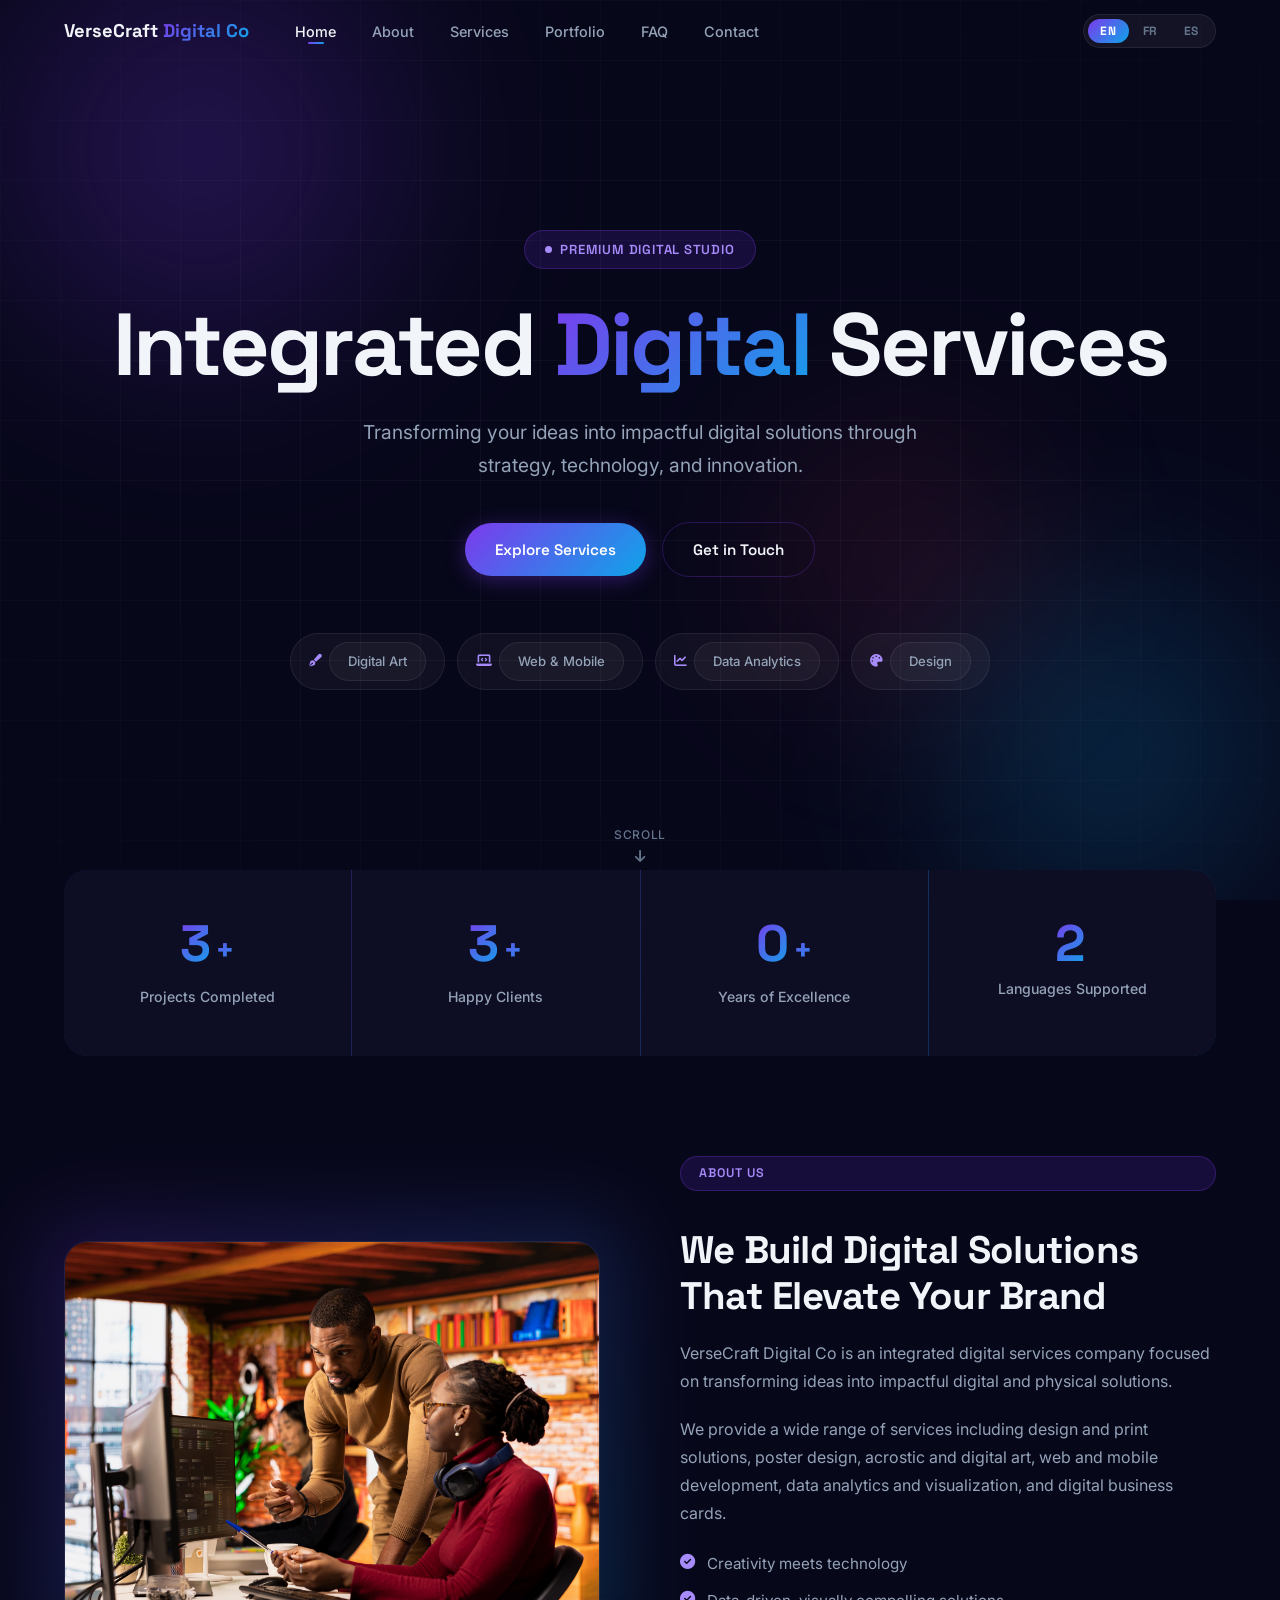
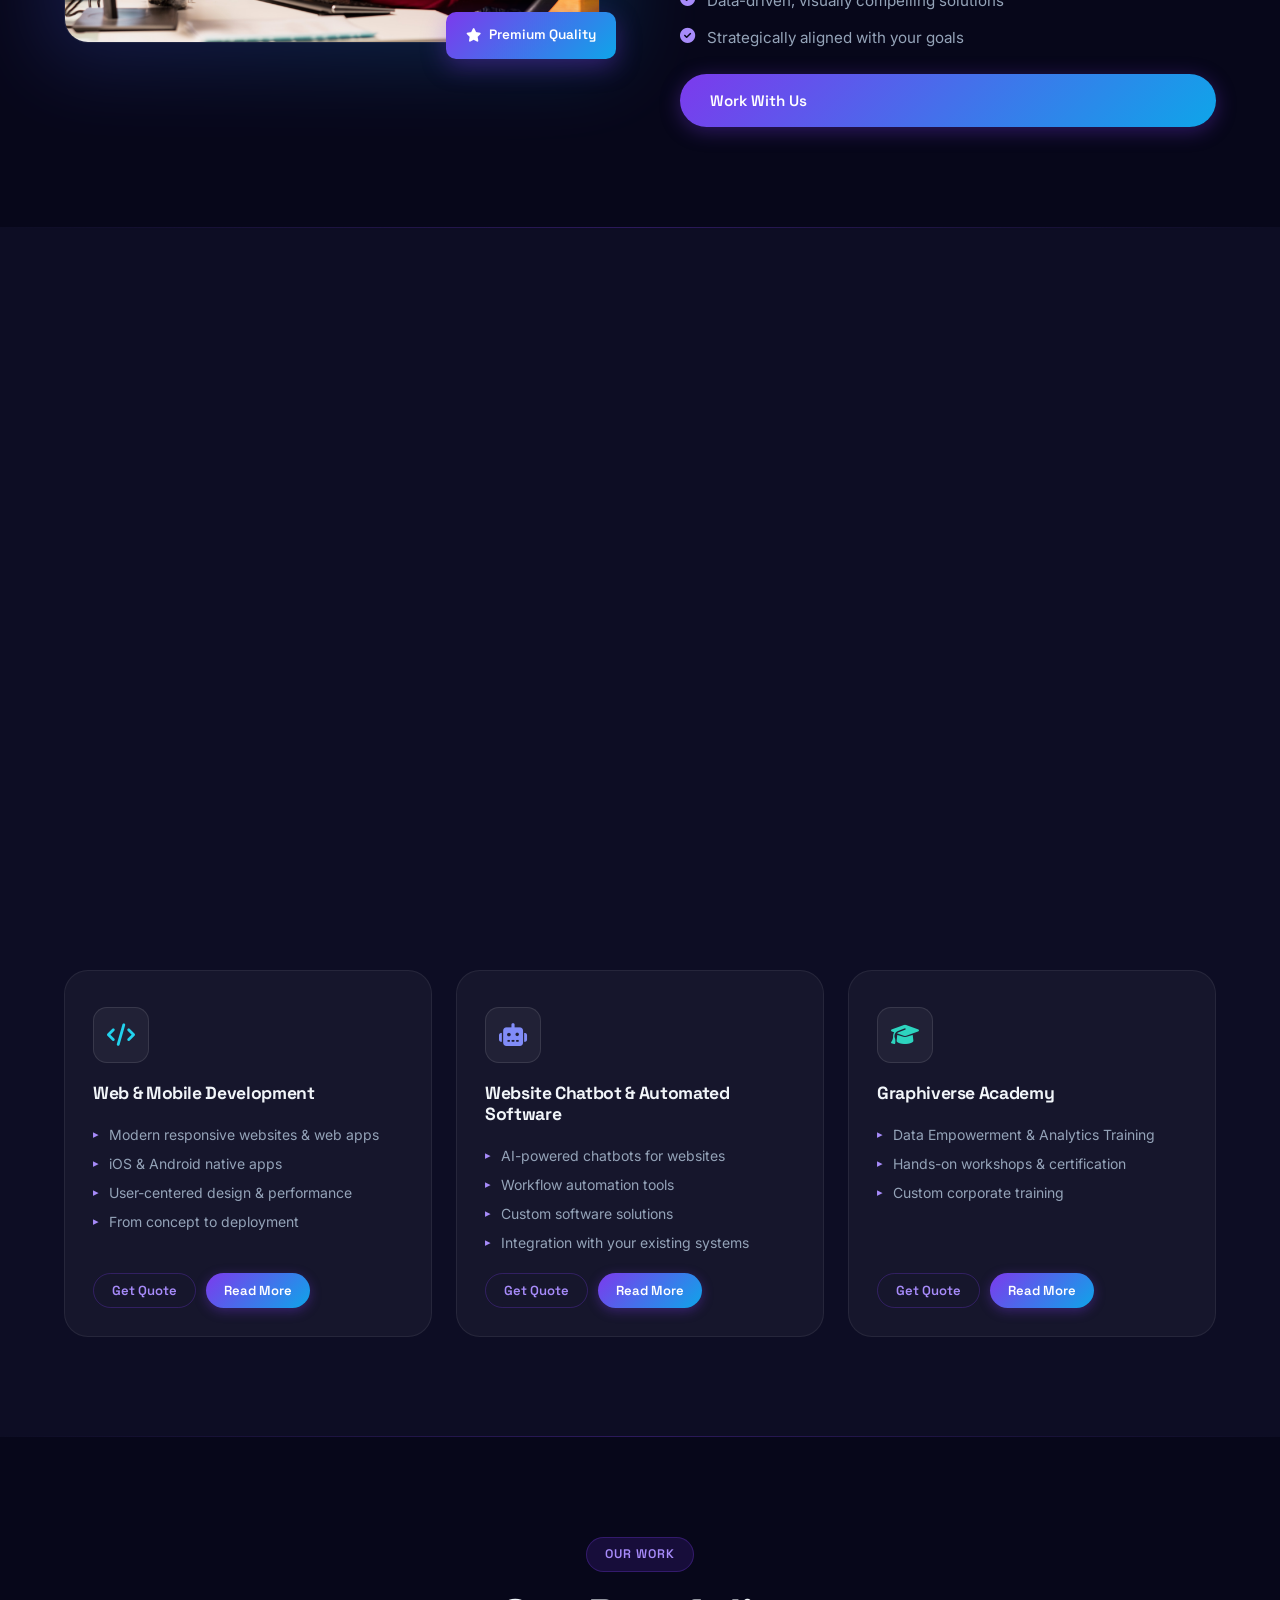
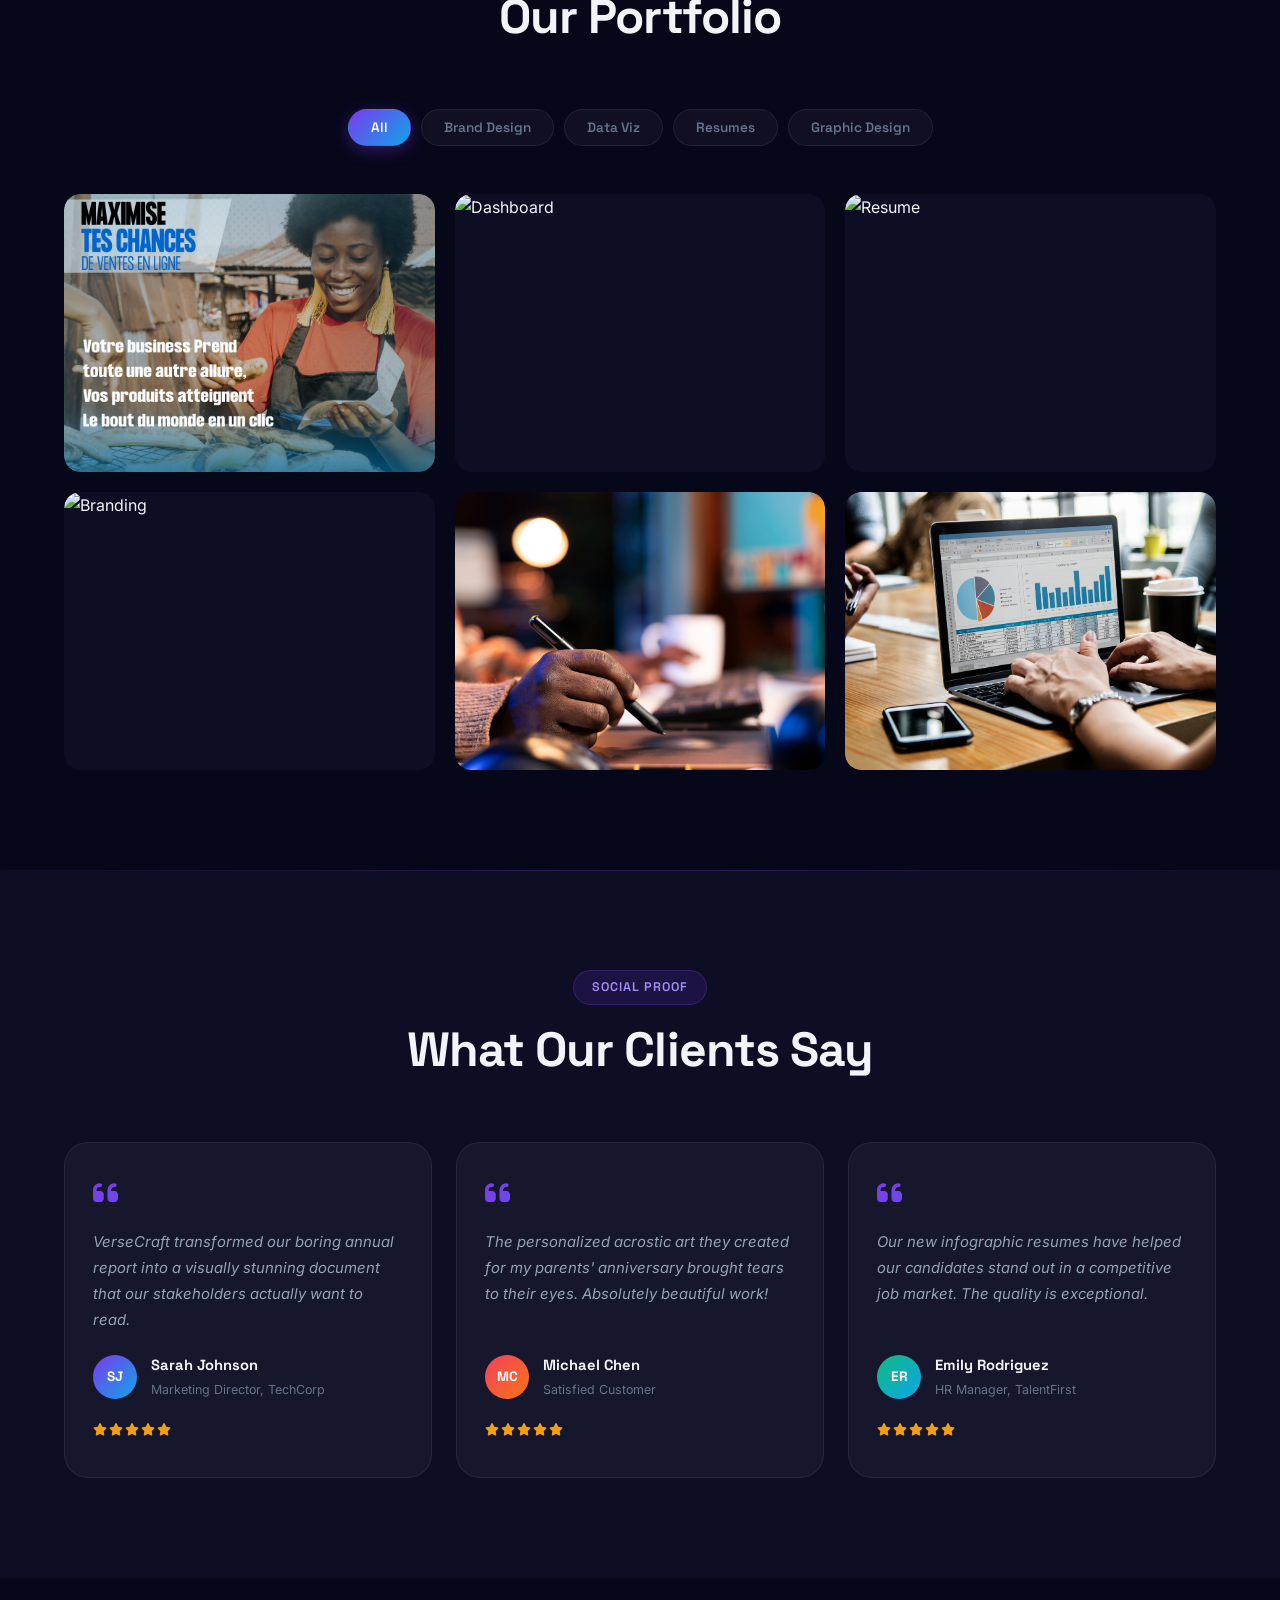
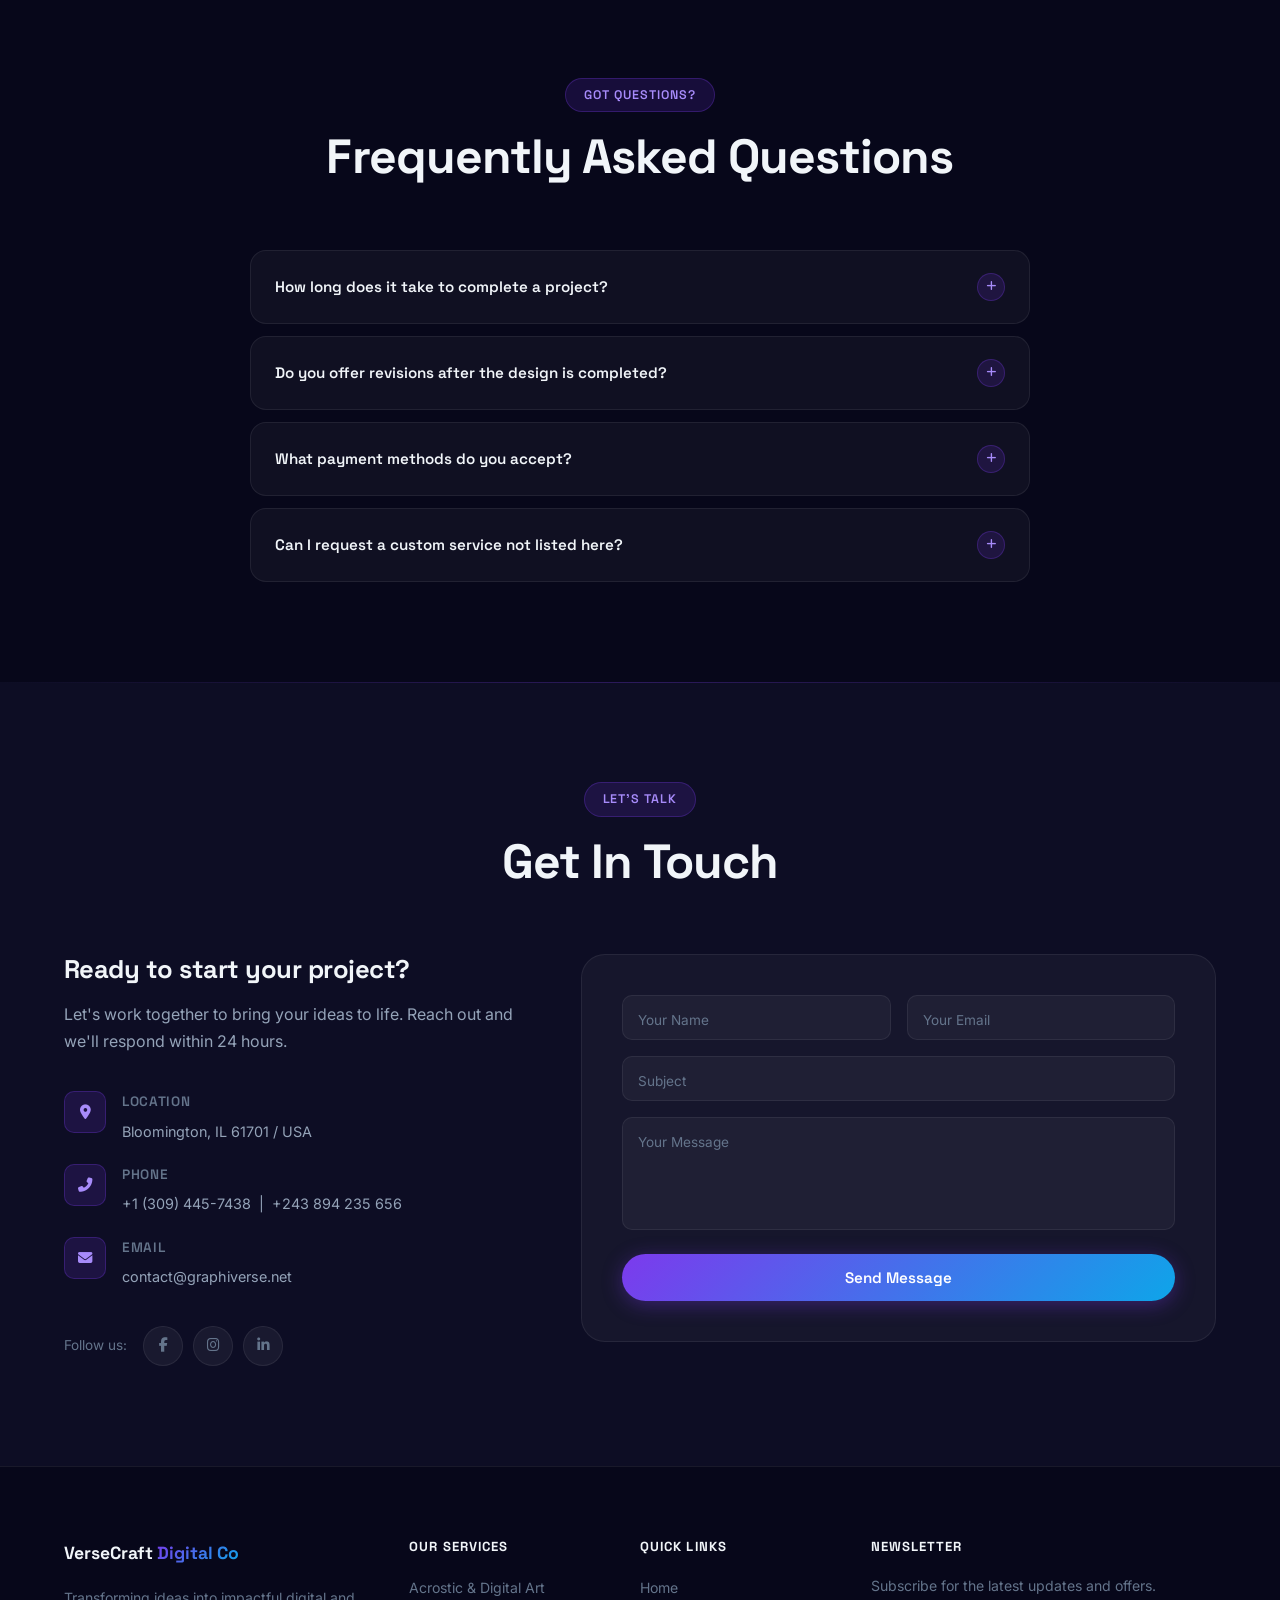
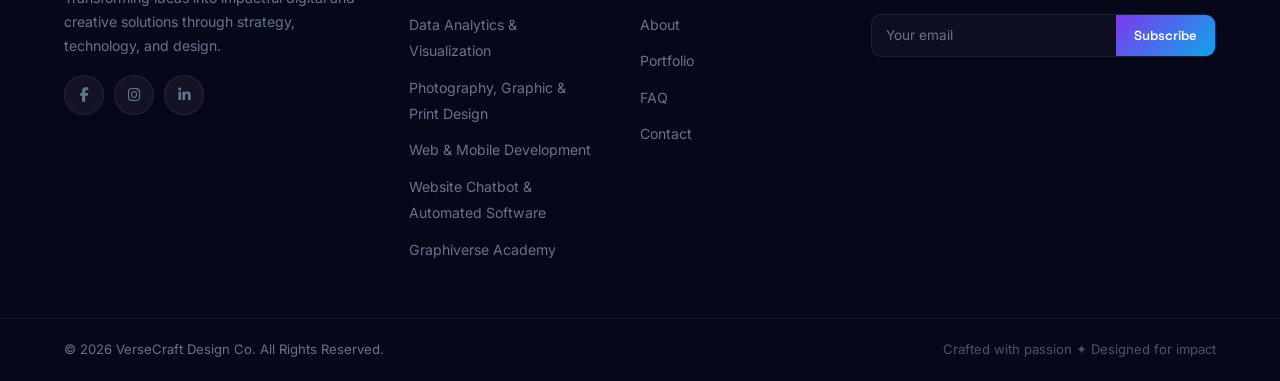
==== index.html @ f4c68a27 "Retouche inclu landing pages" ====
<!DOCTYPE html>
<html lang="en">
<head>
    <meta charset="UTF-8">
    <meta name="viewport" content="width=device-width, initial-scale=1.0, user-scalable=yes">
    <title>VerseCraft Digital Co — Premium Creative Solutions</title>
    <link rel="preconnect" href="https://fonts.googleapis.com">
    <link rel="preconnect" href="https://fonts.gstatic.com" crossorigin>
    <link href="https://fonts.googleapis.com/css2?family=Space+Grotesk:wght@300;400;500;600;700;800&family=Inter:wght@400;500;600&display=swap" rel="stylesheet">
    <link rel="stylesheet" href="https://cdnjs.cloudflare.com/ajax/libs/font-awesome/6.4.0/css/all.min.css">
    <link rel="stylesheet" href="css/style.css">
</head>
<body>

<!-- Back to Top -->
<button class="back-to-top" id="backToTop" aria-label="Back to top"><i class="fas fa-arrow-up"></i></button>

<!-- ═══════════════════════════════════════ HEADER ══════════════════════════════════════ -->
<header id="header">
    <div class="container header-container">
        <a href="#home" class="logo">
            <span class="logo-text">VerseCraft<em> Digital Co</em></span>
        </a>

        <button class="mobile-menu-btn" id="mobileMenuBtn" aria-label="Menu">
            <span></span><span></span><span></span>
        </button>

        <nav id="mainNav">
            <ul class="nav-links">
                <li><a href="#home"      data-en="Home"      data-fr="Accueil"   data-es="Inicio">Home</a></li>
                <li><a href="#about"     data-en="About"     data-fr="À propos"  data-es="Acerca">About</a></li>
                <li><a href="#services"  data-en="Services"  data-fr="Services"  data-es="Servicios">Services</a></li>
                <li><a href="#portfolio" data-en="Portfolio" data-fr="Portfolio" data-es="Portafolio">Portfolio</a></li>
                <li><a href="#faq"       data-en="FAQ"       data-fr="FAQ"       data-es="FAQ">FAQ</a></li>
                <li><a href="#contact"   data-en="Contact"   data-fr="Contact"   data-es="Contacto">Contact</a></li>
            </ul>
            <div class="nav-lang" id="mobileNavLang">
                <button class="lang-btn active" id="mobileEnBtn">EN</button>
                <button class="lang-btn" id="mobileFrBtn">FR</button>
                <button class="lang-btn" id="mobileEsBtn">ES</button>
            </div>
        </nav>

        <div class="header-right">
            <div class="lang-switcher" id="desktopLang">
                <button class="lang-btn active" id="enBtn">EN</button>
                <button class="lang-btn" id="frBtn">FR</button>
                <button class="lang-btn" id="esBtn">ES</button>
            </div>
        </div>
    </div>
</header>

<!-- ═══════════════════════════════════════ HERO ════════════════════════════════════════ -->
<section class="hero" id="home">
    <div class="hero-bg">
        <div class="blob blob-1"></div>
        <div class="blob blob-2"></div>
        <div class="blob blob-3"></div>
    </div>
    <div class="hero-grid-overlay"></div>

    <div class="container hero-inner">
        <div class="hero-badge reveal">
            <span class="badge-dot"></span>
            <span data-en="Premium Digital Studio" data-fr="Studio Numérique Premium" data-es="Estudio Digital Premium">Premium Digital Studio</span>
        </div>
        <h1 class="hero-title reveal">
            <span data-en="Integrated" data-fr="Services" data-es="Servicios">Integrated</span>
            <span class="gradient-text" data-en=" Digital " data-fr=" Numériques " data-es=" Digitales "> Digital </span>
            <span data-en="Services" data-fr="Intégrés" data-es="Integrados">Services</span>
        </h1>
        <p class="hero-sub reveal"
           data-en="Transforming your ideas into impactful digital solutions through strategy, technology, and innovation."
           data-fr="Transformer vos idées en solutions numériques percutantes grâce à la stratégie, la technologie et l'innovation."
           data-es="Transformando sus ideas en soluciones digitales de impacto mediante estrategia, tecnología e innovación.">
            Transforming your ideas into impactful digital solutions through strategy, technology, and innovation.
        </p>
        <div class="hero-cta reveal">
            <a href="#services" class="btn btn-primary"
               data-en="Explore Services" data-fr="Nos Services" data-es="Nuestros Servicios">Explore Services</a>
            <a href="#contact" class="btn btn-ghost"
               data-en="Get in Touch" data-fr="Contactez-nous" data-es="Contáctenos">Get in Touch</a>
        </div>
        <div class="hero-tags reveal">
            <span><i class="fas fa-pen-fancy"></i> <span data-en="Digital Art" data-fr="Art Digital" data-es="Arte Digital">Digital Art</span></span>
            <span><i class="fas fa-laptop-code"></i> <span data-en="Web & Mobile" data-fr="Web & Mobile" data-es="Web y Móvil">Web & Mobile</span></span>
            <span><i class="fas fa-chart-line"></i> <span data-en="Data Analytics" data-fr="Analyse de Données" data-es="Análisis de Datos">Data Analytics</span></span>
            <span><i class="fas fa-palette"></i> <span data-en="Design" data-fr="Design" data-es="Diseño">Design</span></span>
        </div>
    </div>

    <a href="#stats" class="hero-scroll">
        <span data-en="Scroll" data-fr="Défiler" data-es="Bajar">Scroll</span>
        <i class="fas fa-arrow-down"></i>
    </a>
</section>

<!-- ═══════════════════════════════════════ STATS ═══════════════════════════════════════ -->
<section class="stats-section" id="stats">
    <div class="container">
        <div class="stats-grid">
            <div class="stat-card reveal">
                <div class="stat-number" data-target="5">0</div>
                <div class="stat-suffix">+</div>
                <div class="stat-label" data-en="Projects Completed" data-fr="Projets Réalisés" data-es="Proyectos Completados">Projects Completed</div>
            </div>
            <div class="stat-card reveal">
                <div class="stat-number" data-target="5">0</div>
                <div class="stat-suffix">+</div>
                <div class="stat-label" data-en="Happy Clients" data-fr="Clients Satisfaits" data-es="Clientes Satisfechos">Happy Clients</div>
            </div>
            <div class="stat-card reveal">
                <div class="stat-number" data-target="1">0</div>
                <div class="stat-suffix">+</div>
                <div class="stat-label" data-en="Years of Excellence" data-fr="Années d'Excellence" data-es="Años de Excelencia">Years of Excellence</div>
            </div>
            <div class="stat-card reveal">
                <div class="stat-number" data-target="3">0</div>
                <div class="stat-suffix"></div>
                <div class="stat-label" data-en="Languages Supported" data-fr="Langues Supportées" data-es="Idiomas Soportados">Languages Supported</div>
            </div>
        </div>
    </div>
</section>

<!-- ═══════════════════════════════════════ ABOUT ═══════════════════════════════════════ -->
<section class="section about-section" id="about">
    <div class="container">
        <div class="about-grid">
            <div class="about-visual reveal reveal-left">
                <div class="about-img-wrap">
                    <img src="imgs/about.jpg" alt="VerseCraft Team" class="about-img">
                    <div class="img-glow"></div>
                    <div class="img-badge">
                        <i class="fas fa-star"></i>
                        <span data-en="Premium Quality" data-fr="Qualité Premium" data-es="Calidad Premium">Premium Quality</span>
                    </div>
                </div>
            </div>
            <div class="about-text reveal reveal-right">
                <div class="section-tag" data-en="About Us" data-fr="À Propos" data-es="Sobre Nosotros">About Us</div>
                <h2 data-en="We Build Digital Solutions That Elevate Your Brand"
                    data-fr="Nous Créons des Solutions Digitales Qui Élèvent Votre Marque"
                    data-es="Creamos Soluciones Digitales que Elevan su Marca">
                    We Build Digital Solutions That Elevate Your Brand
                </h2>
                <p data-en="VerseCraft Digital Co is an integrated digital services company focused on transforming ideas into impactful digital and physical solutions."
                   data-fr="VerseCraft Digital est une entreprise de services numériques intégrés dédiée à la transformation de vos idées en solutions percutantes, tant numériques que physiques."
                   data-es="VerseCraft Digital Co es una empresa de servicios digitales integrados enfocada en transformar ideas en soluciones digitales y físicas de impacto.">
                    VerseCraft Digital Co is an integrated digital services company focused on transforming ideas into impactful digital and physical solutions.
                </p>
                <p data-en="We provide a wide range of services including design and print solutions, poster design, acrostic and digital art, web and mobile development, data analytics and visualization, and digital business cards."
                   data-fr="Nous proposons une large gamme de services, notamment des solutions de conception et d'impression, la création d'affiches, l'art acrostiche et numérique, le développement web et mobile, l'analyse et la visualisation de données."
                   data-es="Ofrecemos una amplia gama de servicios que incluyen soluciones de diseño e impresión, diseño de afiches, arte acróstico y digital, desarrollo web y móvil, análisis y visualización de datos.">
                    We provide a wide range of services including design and print solutions, poster design, acrostic and digital art, web and mobile development, data analytics and visualization, and digital business cards.
                </p>
                <ul class="about-points">
                    <li><i class="fas fa-check-circle"></i> <span data-en="Creativity meets technology" data-fr="La créativité rencontre la technologie" data-es="La creatividad se une a la tecnología">Creativity meets technology</span></li>
                    <li><i class="fas fa-check-circle"></i> <span data-en="Data-driven, visually compelling solutions" data-fr="Solutions visuellement percutantes et axées sur les données" data-es="Soluciones visualmente atractivas y basadas en datos">Data-driven, visually compelling solutions</span></li>
                    <li><i class="fas fa-check-circle"></i> <span data-en="Strategically aligned with your goals" data-fr="Stratégiquement alignées sur vos objectifs" data-es="Estratégicamente alineadas con sus objetivos">Strategically aligned with your goals</span></li>
                </ul>
                <a href="#contact" class="btn btn-primary"
                   data-en="Work With Us" data-fr="Travaillez Avec Nous" data-es="Trabaje Con Nosotros">Work With Us</a>
            </div>
        </div>
    </div>
</section>

<!-- ═══════════════════════════════════════ SERVICES ════════════════════════════════════ -->
<section class="section services-section" id="services">
    <div class="container">
        <div class="section-header reveal">
            <div class="section-tag" data-en="What We Do" data-fr="Ce Que Nous Faisons" data-es="Lo Que Hacemos">What We Do</div>
            <h2 data-en="Our Services" data-fr="Nos Services" data-es="Nuestros Servicios">Our Services</h2>
            <p class="section-sub"
               data-en="Looking for a price? Every project is unique — let's talk for a tailored, no-obligation quote."
               data-fr="Cherchez un prix ? Chaque projet est unique — parlons-en pour un devis sur mesure, sans engagement."
               data-es="¿Busca precio? Cada proyecto es único — hablemos para un presupuesto personalizado sin compromiso.">
               Looking for a price? Every project is unique — let's talk for a tailored, no-obligation quote.
            </p>
        </div>

        <div class="services-grid">

            <!-- Acrostic & Digital Art -->
            <div class="service-card reveal" data-accent="violet">
                <div class="card-glow"></div>
                <div class="card-icon-wrap" style="--icon-color:#a78bfa">
                    <i class="fas fa-pen-fancy"></i>
                </div>
                <h3 data-en="Acrostic &amp; Digital Art" data-fr="Acrostiche &amp; Art Digital" data-es="Arte Acróstico y Digital">Acrostic &amp; Digital Art</h3>
                <ul class="service-features">
                    <li data-en="Personalized Acrostic Art with photo" data-fr="Art acrostiche personnalisé avec photo" data-es="Arte acróstico personalizado con foto">Personalized Acrostic Art with photo</li>
                    <li data-en="Custom name poems" data-fr="Poèmes personnalisés sur les noms" data-es="Poemas personalizados con nombre">Custom name poems</li>
                    <li data-en="Gift-worthy designs" data-fr="Designs dignes de cadeaux" data-es="Diseños ideales para regalo">Gift-worthy designs</li>
                    <li data-en="Wall art creations" data-fr="Créations d'art mural" data-es="Creaciones de arte mural">Wall art creations</li>
                    <li data-en="Digital Art" data-fr="Art Digital" data-es="Arte Digital">Digital Art</li>
                </ul>
                <div class="card-actions">
                    <button class="btn btn-outline-sm inquire-btn" data-en="Get Quote" data-fr="Devis" data-es="Cotizar">Get Quote</button>
                    <button class="btn btn-primary-sm read-more-btn" data-service-slug="acrostic-digital-art" data-en="Read More" data-fr="En Savoir Plus" data-es="Leer Más">Read More</button>
                </div>
            </div>

            <!-- Data Analytics & Visualization (merged) -->
            <div class="service-card reveal" data-accent="blue">
                <div class="card-glow"></div>
                <div class="card-icon-wrap" style="--icon-color:#38bdf8">
                    <i class="fas fa-chart-line"></i>
                </div>
                <h3 data-en="Data Analytics &amp; Visualization" data-fr="Analyse et Visualisation de Données" data-es="Análisis y Visualización de Datos">Data Analytics &amp; Visualization</h3>
                <ul class="service-features">
                    <li data-en="Interactive dashboards &amp; reporting" data-fr="Tableaux de bord interactifs et reporting" data-es="Paneles interactivos e informes">Interactive dashboards &amp; reporting</li>
                    <li data-en="Infographic design &amp; data storytelling" data-fr="Design d'infographie et narration de données" data-es="Diseño de infografías y narración de datos">Infographic design &amp; data storytelling</li>
                    <li data-en="Custom analytics tools" data-fr="Outils d'analyse personnalisés" data-es="Herramientas de análisis personalizadas">Custom analytics tools</li>
                    <li data-en="Turn data into strategic decisions" data-fr="Transformez les données en décisions stratégiques" data-es="Convierta datos en decisiones estratégicas">Turn data into strategic decisions</li>
                </ul>
                <div class="card-actions">
                    <button class="btn btn-outline-sm inquire-btn" data-en="Get Quote" data-fr="Devis" data-es="Cotizar">Get Quote</button>
                    <button class="btn btn-primary-sm read-more-btn" data-service-slug="data-analytics-viz" data-en="Read More" data-fr="En Savoir Plus" data-es="Leer Más">Read More</button>
                </div>
            </div>

            <!-- Photography, Graphic & Print Design (renamed) -->
            <div class="service-card reveal" data-accent="rose">
                <div class="card-glow"></div>
                <div class="card-icon-wrap" style="--icon-color:#f472b6">
                    <i class="fas fa-camera"></i>
                </div>
                <h3 data-en="Photography, Graphic &amp; Print Design" data-fr="Photographie, Design Graphique &amp; Imprimé" data-es="Fotografía, Diseño Gráfico e Impreso">Photography, Graphic &amp; Print Design</h3>
                <ul class="service-features">
                    <li data-en="Professional photography &amp; retouching" data-fr="Photographie professionnelle et retouche" data-es="Fotografía profesional y retoque">Professional photography &amp; retouching</li>
                    <li data-en="Logo, poster &amp; brand identity" data-fr="Logo, affiche et identité de marque" data-es="Logotipo, afiche e identidad de marca">Logo, poster &amp; brand identity</li>
                    <li data-en="Marketing materials &amp; social media graphics" data-fr="Matériel marketing et graphiques pour réseaux sociaux" data-es="Material de marketing y gráficos para redes sociales">Marketing materials &amp; social media graphics</li>
                    <li data-en="Business cards, stationery &amp; print" data-fr="Cartes de visite, papeterie et impression" data-es="Tarjetas de visita, papelería e impresión">Business cards, stationery &amp; print</li>
                </ul>
                <div class="card-actions">
                    <button class="btn btn-outline-sm inquire-btn" data-en="Get Quote" data-fr="Devis" data-es="Cotizar">Get Quote</button>
                    <button class="btn btn-primary-sm read-more-btn" data-service-slug="photo-graphic-print" data-en="Read More" data-fr="En Savoir Plus" data-es="Leer Más">Read More</button>
                </div>
            </div>

            <!-- Web & Mobile Development (merged) -->
            <div class="service-card reveal" data-accent="cyan">
                <div class="card-glow"></div>
                <div class="card-icon-wrap" style="--icon-color:#22d3ee">
                    <i class="fas fa-code"></i>
                </div>
                <h3 data-en="Web &amp; Mobile Development" data-fr="Développement Web &amp; Mobile" data-es="Desarrollo Web y Móvil">Web &amp; Mobile Development</h3>
                <ul class="service-features">
                    <li data-en="Modern responsive websites &amp; web apps" data-fr="Sites web modernes et applications web" data-es="Sitios web modernos y aplicaciones web">Modern responsive websites &amp; web apps</li>
                    <li data-en="iOS &amp; Android native apps" data-fr="Applications natives iOS et Android" data-es="Aplicaciones nativas iOS y Android">iOS &amp; Android native apps</li>
                    <li data-en="User-centered design &amp; performance" data-fr="Conception centrée utilisateur et performance" data-es="Diseño centrado en el usuario y rendimiento">User-centered design &amp; performance</li>
                    <li data-en="From concept to deployment" data-fr="Du concept au déploiement" data-es="Del concepto al despliegue">From concept to deployment</li>
                </ul>
                <div class="card-actions">
                    <button class="btn btn-outline-sm inquire-btn" data-en="Get Quote" data-fr="Devis" data-es="Cotizar">Get Quote</button>
                    <button class="btn btn-primary-sm read-more-btn" data-service-slug="web-mobile-dev" data-en="Read More" data-fr="En Savoir Plus" data-es="Leer Más">Read More</button>
                </div>
            </div>

            <!-- Website chatbot & Automated Software (new) -->
            <div class="service-card reveal" data-accent="indigo">
                <div class="card-glow"></div>
                <div class="card-icon-wrap" style="--icon-color:#818cf8">
                    <i class="fas fa-robot"></i>
                </div>
                <h3 data-en="Website Chatbot &amp; Automated Software" data-fr="Chatbot Web &amp; Logiciel Automatisé" data-es="Chatbot Web y Software Automatizado">Website Chatbot &amp; Automated Software</h3>
                <ul class="service-features">
                    <li data-en="AI-powered chatbots for websites" data-fr="Chatbots IA pour sites web" data-es="Chatbots con IA para sitios web">AI-powered chatbots for websites</li>
                    <li data-en="Workflow automation tools" data-fr="Outils d'automatisation des flux" data-es="Herramientas de automatización de flujos">Workflow automation tools</li>
                    <li data-en="Custom software solutions" data-fr="Solutions logicielles sur mesure" data-es="Soluciones de software personalizadas">Custom software solutions</li>
                    <li data-en="Integration with your existing systems" data-fr="Intégration avec vos systèmes existants" data-es="Integración con sus sistemas existentes">Integration with your existing systems</li>
                </ul>
                <div class="card-actions">
                    <button class="btn btn-outline-sm inquire-btn" data-en="Get Quote" data-fr="Devis" data-es="Cotizar">Get Quote</button>
                    <button class="btn btn-primary-sm read-more-btn" data-service-slug="chatbot-automation" data-en="Read More" data-fr="En Savoir Plus" data-es="Leer Más">Read More</button>
                </div>
            </div>

            <!-- Graphiverse Academy -->
            <div class="service-card reveal" data-accent="teal">
                <div class="card-glow"></div>
                <div class="card-icon-wrap" style="--icon-color:#2dd4bf">
                    <i class="fas fa-graduation-cap"></i>
                </div>
                <h3 data-en="Graphiverse Academy" data-fr="Académie Graphiverse" data-es="Academia Graphiverse">Graphiverse Academy</h3>
                <ul class="service-features">
                    <li data-en="Data Empowerment &amp; Analytics Training" data-fr="Formation à l'autonomisation des données et à l'analyse" data-es="Capacitación en Empoderamiento de Datos y Análisis">Data Empowerment &amp; Analytics Training</li>
                    <li data-en="Hands-on workshops &amp; certification" data-fr="Ateliers pratiques et certification" data-es="Talleres prácticos y certificación">Hands-on workshops &amp; certification</li>
                    <li data-en="Custom corporate training" data-fr="Formation d'entreprise personnalisée" data-es="Capacitación corporativa personalizada">Custom corporate training</li>
                </ul>
                <div class="card-actions">
                    <button class="btn btn-outline-sm inquire-btn" data-en="Get Quote" data-fr="Devis" data-es="Cotizar">Get Quote</button>
                    <button class="btn btn-primary-sm read-more-btn" data-service-slug="graphiverse-academy" data-en="Read More" data-fr="En Savoir Plus" data-es="Leer Más">Read More</button>
                </div>
            </div>

        </div>
    </div>
</section>

<!-- ═══════════════════════════════════════ PORTFOLIO ════════════════════════════════════ -->
<section class="section portfolio-section" id="portfolio">
    <div class="container">
        <div class="section-header reveal">
            <div class="section-tag" data-en="Our Work" data-fr="Nos Réalisations" data-es="Nuestro Trabajo">Our Work</div>
            <h2 data-en="Our Portfolio" data-fr="Notre Portfolio" data-es="Nuestro Portafolio">Our Portfolio</h2>
        </div>

        <div class="portfolio-filter reveal">
            <button class="filter-btn active" data-filter="all"      data-en="All"                  data-fr="Tous"                     data-es="Todo">All</button>
            <button class="filter-btn"         data-filter="Brand"    data-en="Brand Design"         data-fr="Design de Marque"         data-es="Diseño de marca">Brand Design</button>
            <button class="filter-btn"         data-filter="data"     data-en="Data Visualization"   data-fr="Visualisation de Données" data-es="Visualización">Data Viz</button>
            <button class="filter-btn"         data-filter="resume"   data-en="Infographic Resumes"  data-fr="CV Infographiques"        data-es="CV Infográficos">Resumes</button>
            <button class="filter-btn"         data-filter="graphic"  data-en="Graphic Design"       data-fr="Design Graphique"         data-es="Diseño Gráfico">Graphic Design</button>
        </div>

        <div class="portfolio-grid">
            <div class="portfolio-item reveal" data-category="Brand">
                <div class="portfolio-img-wrap">
                    <img src="imgs/01.jpg" alt="Brand Design" class="portfolio-img">
                    <div class="portfolio-overlay">
                        <div class="portfolio-overlay-inner">
                            <span class="portfolio-cat" data-en="Brand Design" data-fr="Design de Marque" data-es="Diseño de marca">Brand Design</span>
                            <h3 data-en="Personalized Name Art" data-fr="Art de Nom Personnalisé" data-es="Arte de Nombre Personalizado">Personalized Name Art</h3>
                            <p data-en="Custom acrostic poem artwork for a wedding gift" data-fr="Œuvre acrostiche personnalisée pour un cadeau de mariage" data-es="Arte acróstico personalizado para boda">Custom acrostic poem artwork for a wedding gift</p>
                        </div>
                    </div>
                </div>
            </div>
            <div class="portfolio-item reveal" data-category="data">
                <div class="portfolio-img-wrap">
                    <img src="https://images.unsplash.com/photo-1551288049-bebda4e38f71?w=600&auto=format" alt="Dashboard" class="portfolio-img">
                    <div class="portfolio-overlay">
                        <div class="portfolio-overlay-inner">
                            <span class="portfolio-cat" data-en="Data Visualization" data-fr="Visualisation" data-es="Visualización">Data Visualization</span>
                            <h3 data-en="Annual Report Design" data-fr="Design de Rapport Annuel" data-es="Diseño de Informe Anual">Annual Report Design</h3>
                            <p data-en="Data visualization for a corporate annual report" data-fr="Visualisation de données pour un rapport annuel" data-es="Visualización de datos para informe corporativo">Data visualization for a corporate annual report</p>
                        </div>
                    </div>
                </div>
            </div>
            <div class="portfolio-item reveal" data-category="resume">
                <div class="portfolio-img-wrap">
                    <img src="https://images.unsplash.com/photo-1586281380349-632531db7ed4?w=600&auto=format" alt="Resume" class="portfolio-img">
                    <div class="portfolio-overlay">
                        <div class="portfolio-overlay-inner">
                            <span class="portfolio-cat" data-en="Infographic Resume" data-fr="CV Infographique" data-es="CV Infográfico">Infographic Resume</span>
                            <h3 data-en="Creative Resume" data-fr="CV Créatif" data-es="CV Creativo">Creative Resume</h3>
                            <p data-en="Infographic resume for a marketing professional" data-fr="CV infographique pour un professionnel du marketing" data-es="CV infográfico para profesional de marketing">Infographic resume for a marketing professional</p>
                        </div>
                    </div>
                </div>
            </div>
            <div class="portfolio-item reveal" data-category="graphic">
                <div class="portfolio-img-wrap">
                    <img src="imgs/03.jpg" alt="Branding" class="portfolio-img">
                    <div class="portfolio-overlay">
                        <div class="portfolio-overlay-inner">
                            <span class="portfolio-cat" data-en="Graphic Design" data-fr="Design Graphique" data-es="Diseño Gráfico">Graphic Design</span>
                            <h3 data-en="Brand Identity" data-fr="Identité de Marque" data-es="Identidad de Marca">Brand Identity</h3>
                            <p data-en="Complete branding package for a tech startup" data-fr="Pack complet de branding pour une startup" data-es="Paquete completo de branding para startup">Complete branding package for a tech startup</p>
                        </div>
                    </div>
                </div>
            </div>
            <div class="portfolio-item reveal" data-category="acrostic">
                <div class="portfolio-img-wrap">
                    <img src="imgs/04.jpg" alt="Family Art" class="portfolio-img">
                    <div class="portfolio-overlay">
                        <div class="portfolio-overlay-inner">
                            <span class="portfolio-cat" data-en="Acrostic Art" data-fr="Art Acrostiche" data-es="Arte Acróstico">Acrostic Art</span>
                            <h3 data-en="Family Name Art" data-fr="Art de Nom de Famille" data-es="Arte de Nombre Familiar">Family Name Art</h3>
                            <p data-en="Custom family name artwork with photo integration" data-fr="Art de nom de famille avec intégration photo" data-es="Arte de nombre familiar con foto integrada">Custom family name artwork with photo integration</p>
                        </div>
                    </div>
                </div>
            </div>
            <div class="portfolio-item reveal" data-category="data">
                <div class="portfolio-img-wrap">
                    <img src="imgs/05.jpg" alt="Analytics" class="portfolio-img">
                    <div class="portfolio-overlay">
                        <div class="portfolio-overlay-inner">
                            <span class="portfolio-cat" data-en="Data Analytics" data-fr="Analyse de Données" data-es="Análisis de Datos">Data Analytics</span>
                            <h3 data-en="Analytics Dashboard" data-fr="Tableau de Bord Analytique" data-es="Panel de Análisis">Analytics Dashboard</h3>
                            <p data-en="Interactive data dashboard for a SaaS company" data-fr="Tableau de bord interactif pour une SaaS" data-es="Panel interactivo para empresa SaaS">Interactive data dashboard for a SaaS company</p>
                        </div>
                    </div>
                </div>
            </div>
        </div>
    </div>
</section>

<!-- ═══════════════════════════════════════ TESTIMONIALS ════════════════════════════════ -->
<section class="section testimonials-section">
    <div class="container">
        <div class="section-header reveal">
            <div class="section-tag" data-en="Social Proof" data-fr="Témoignages" data-es="Testimonios">Social Proof</div>
            <h2 data-en="What Our Clients Say" data-fr="Ce Que Disent Nos Clients" data-es="Lo Que Dicen Nuestros Clientes">What Our Clients Say</h2>
        </div>
        <div class="testimonials-grid">
            <div class="testimonial-card reveal">
                <div class="quote-mark"><i class="fas fa-quote-left"></i></div>
                <p data-en="VerseCraft transformed our boring annual report into a visually stunning document that our stakeholders actually want to read."
                   data-fr="VerseCraft a transformé notre rapport annuel ennuyeux en un document visuellement époustouflant que nos parties prenantes ont réellement envie de lire."
                   data-es="VerseCraft transformó nuestro aburrido informe anual en un documento visualmente impactante que nuestros colaboradores realmente quieren leer.">
                   VerseCraft transformed our boring annual report into a visually stunning document that our stakeholders actually want to read.
                </p>
                <div class="testimonial-author">
                    <div class="author-avatar" style="background: linear-gradient(135deg,#7c3aed,#0ea5e9)">SJ</div>
                    <div>
                        <div class="author-name">Sarah Johnson</div>
                        <div class="author-role" data-en="Marketing Director, TechCorp" data-fr="Directrice Marketing, TechCorp" data-es="Directora de Marketing, TechCorp">Marketing Director, TechCorp</div>
                    </div>
                </div>
                <div class="stars"><i class="fas fa-star"></i><i class="fas fa-star"></i><i class="fas fa-star"></i><i class="fas fa-star"></i><i class="fas fa-star"></i></div>
            </div>
            <div class="testimonial-card reveal">
                <div class="quote-mark"><i class="fas fa-quote-left"></i></div>
                <p data-en="The personalized acrostic art they created for my parents' anniversary brought tears to their eyes. Absolutely beautiful work!"
                   data-fr="L'art acrostiche personnalisé qu'ils ont créé pour l'anniversaire de mes parents leur a tiré des larmes. Un travail absolument magnifique !"
                   data-es="El arte acróstico personalizado que crearon para el aniversario de mis padres les hizo llorar de emoción. ¡Un trabajo absolutamente hermoso!">
                   The personalized acrostic art they created for my parents' anniversary brought tears to their eyes. Absolutely beautiful work!
                </p>
                <div class="testimonial-author">
                    <div class="author-avatar" style="background: linear-gradient(135deg,#f43f5e,#f97316)">MC</div>
                    <div>
                        <div class="author-name">Michael Chen</div>
                        <div class="author-role" data-en="Satisfied Customer" data-fr="Client Satisfait" data-es="Cliente Satisfecho">Satisfied Customer</div>
                    </div>
                </div>
                <div class="stars"><i class="fas fa-star"></i><i class="fas fa-star"></i><i class="fas fa-star"></i><i class="fas fa-star"></i><i class="fas fa-star"></i></div>
            </div>
            <div class="testimonial-card reveal">
                <div class="quote-mark"><i class="fas fa-quote-left"></i></div>
                <p data-en="Our new infographic resumes have helped our candidates stand out in a competitive job market. The quality is exceptional."
                   data-fr="Nos nouveaux CV infographiques ont aidé nos candidats à se démarquer sur un marché du travail concurrentiel. La qualité est exceptionnelle."
                   data-es="Nuestros nuevos CV infográficos han ayudado a nuestros candidatos a destacarse en un mercado laboral competitivo. La calidad es excepcional.">
                   Our new infographic resumes have helped our candidates stand out in a competitive job market. The quality is exceptional.
                </p>
                <div class="testimonial-author">
                    <div class="author-avatar" style="background: linear-gradient(135deg,#10b981,#0ea5e9)">ER</div>
                    <div>
                        <div class="author-name">Emily Rodriguez</div>
                        <div class="author-role" data-en="HR Manager, TalentFirst" data-fr="Responsable RH, TalentFirst" data-es="Gerente de RRHH, TalentFirst">HR Manager, TalentFirst</div>
                    </div>
                </div>
                <div class="stars"><i class="fas fa-star"></i><i class="fas fa-star"></i><i class="fas fa-star"></i><i class="fas fa-star"></i><i class="fas fa-star"></i></div>
            </div>
        </div>
    </div>
</section>

<!-- ═══════════════════════════════════════ FAQ ══════════════════════════════════════════ -->
<section class="section faq-section" id="faq">
    <div class="container">
        <div class="section-header reveal">
            <div class="section-tag" data-en="Got Questions?" data-fr="Des Questions ?" data-es="¿Preguntas?">Got Questions?</div>
            <h2 data-en="Frequently Asked Questions" data-fr="Foire Aux Questions" data-es="Preguntas Frecuentes">Frequently Asked Questions</h2>
        </div>
        <div class="faq-list">
            <div class="faq-item reveal">
                <div class="faq-question">
                    <span data-en="How long does it take to complete a project?"
                          data-fr="Combien de temps faut-il pour terminer un projet ?"
                          data-es="¿Cuánto tiempo tarda en completarse un proyecto?">How long does it take to complete a project?</span>
                    <div class="faq-icon"><i class="fas fa-plus"></i></div>
                </div>
                <div class="faq-answer">
                    <p data-en="The timeline depends on the complexity of the project. Simple designs can be completed in 3–5 days, while more complex projects may take 2–3 weeks."
                       data-fr="Le délai dépend de la complexité du projet. Les designs simples peuvent être terminés en 3 à 5 jours, tandis que les projets plus complexes peuvent prendre 2 à 3 semaines."
                       data-es="El plazo depende de la complejidad del proyecto. Los diseños simples se completan en 3 a 5 días, mientras que los más complejos pueden tomar de 2 a 3 semanas.">The timeline depends on the complexity of the project. Simple designs can be completed in 3–5 days, while more complex projects may take 2–3 weeks.</p>
                </div>
            </div>
            <div class="faq-item reveal">
                <div class="faq-question">
                    <span data-en="Do you offer revisions after the design is completed?"
                          data-fr="Proposez-vous des révisions après la fin du design ?"
                          data-es="¿Ofrecen revisiones después de completar el diseño?">Do you offer revisions after the design is completed?</span>
                    <div class="faq-icon"><i class="fas fa-plus"></i></div>
                </div>
                <div class="faq-answer">
                    <p data-en="Yes, we offer up to 3 rounds of revisions for all our design projects to ensure you're completely satisfied with the final result."
                       data-fr="Oui, nous proposons jusqu'à 3 séries de révisions pour tous nos projets de design pour nous assurer que vous êtes entièrement satisfait du résultat final."
                       data-es="Sí, ofrecemos hasta 3 rondas de revisiones para todos nuestros proyectos de diseño para asegurar que esté completamente satisfecho con el resultado final.">Yes, we offer up to 3 rounds of revisions for all our design projects to ensure you're completely satisfied with the final result.</p>
                </div>
            </div>
            <div class="faq-item reveal">
                <div class="faq-question">
                    <span data-en="What payment methods do you accept?"
                          data-fr="Quels modes de paiement acceptez-vous ?"
                          data-es="¿Qué métodos de pago aceptan?">What payment methods do you accept?</span>
                    <div class="faq-icon"><i class="fas fa-plus"></i></div>
                </div>
                <div class="faq-answer">
                    <p data-en="We accept credit cards, PayPal, mobile money, and bank transfers. Payment is typically split into two parts: 50% upfront and 50% upon completion."
                       data-fr="Nous acceptons les cartes de crédit, PayPal, mobile money et les virements bancaires. Le paiement est généralement divisé en deux parties : 50% d'avance et 50% à l'achèvement."
                       data-es="Aceptamos tarjetas de crédito, PayPal, dinero móvil y transferencias bancarias. El pago se divide normalmente en dos partes: 50% por adelantado y 50% al finalizar.">We accept credit cards, PayPal, mobile money, and bank transfers. Payment is typically split into two parts: 50% upfront and 50% upon completion.</p>
                </div>
            </div>
            <div class="faq-item reveal">
                <div class="faq-question">
                    <span data-en="Can I request a custom service not listed here?"
                          data-fr="Puis-je demander un service personnalisé non listé ici ?"
                          data-es="¿Puedo solicitar un servicio personalizado no listado aquí?">Can I request a custom service not listed here?</span>
                    <div class="faq-icon"><i class="fas fa-plus"></i></div>
                </div>
                <div class="faq-answer">
                    <p data-en="Absolutely! We love creative challenges. Contact us with your ideas, and we'll work with you to develop a custom solution that meets your specific needs."
                       data-fr="Absolument ! Nous adorons les défis créatifs. Contactez-nous avec vos idées et nous travaillerons avec vous pour développer une solution personnalisée."
                       data-es="¡Por supuesto! Nos encantan los retos creativos. Contáctenos con sus ideas y trabajaremos con usted para desarrollar una solución personalizada.">Absolutely! We love creative challenges. Contact us with your ideas, and we'll work with you to develop a custom solution that meets your specific needs.</p>
                </div>
            </div>
        </div>
    </div>
</section>

<!-- ═══════════════════════════════════════ CONTACT ══════════════════════════════════════ -->
<section class="section contact-section" id="contact">
    <div class="container">
        <div class="section-header reveal">
            <div class="section-tag" data-en="Let's Talk" data-fr="Parlons-En" data-es="Hablemos">Let's Talk</div>
            <h2 data-en="Get In Touch" data-fr="Contactez-Nous" data-es="Contáctenos">Get In Touch</h2>
        </div>
        <div class="contact-grid">
            <div class="contact-info reveal reveal-left">
                <h3 data-en="Ready to start your project?" data-fr="Prêt à démarrer votre projet ?" data-es="¿Listo para comenzar su proyecto?">Ready to start your project?</h3>
                <p data-en="Let's work together to bring your ideas to life. Reach out and we'll respond within 24 hours."
                   data-fr="Travaillons ensemble pour donner vie à vos idées. Contactez-nous et nous répondrons dans les 24 heures."
                   data-es="Trabajemos juntos para dar vida a sus ideas. Contáctenos y responderemos en 24 horas.">Let's work together to bring your ideas to life. Reach out and we'll respond within 24 hours.</p>

                <div class="info-items">
                    <div class="info-item">
                        <div class="info-icon"><i class="fas fa-map-marker-alt"></i></div>
                        <div>
                            <strong data-en="Location" data-fr="Adresse" data-es="Ubicación">Location</strong>
                            <span>Bloomington, IL 61701 / USA</span>
                        </div>
                    </div>
                    <div class="info-item">
                        <div class="info-icon"><i class="fas fa-phone-alt"></i></div>
                        <div>
                            <strong data-en="Phone" data-fr="Téléphone" data-es="Teléfono">Phone</strong>
                            <span><a href="tel:+13094457438">+1 (309) 445-7438</a> &nbsp;|&nbsp; <a href="tel:+243894235656">+243 894 235 656</a></span>
                        </div>
                    </div>
                    <div class="info-item">
                        <div class="info-icon"><i class="fas fa-envelope"></i></div>
                        <div>
                            <strong data-en="Email" data-fr="Email" data-es="Correo">Email</strong>
                            <span><a href="mailto:contact@graphiverse.net">contact@graphiverse.net</a></span>
                        </div>
                    </div>
                </div>

                <div class="social-row">
                    <span data-en="Follow us:" data-fr="Suivez-nous :" data-es="Síguenos:">Follow us:</span>
                    <div class="social-links">
                        <a href="https://www.facebook.com/profile.php?id=61582758534299" target="_blank" rel="noopener noreferrer" class="social-link" aria-label="Facebook"><i class="fab fa-facebook-f"></i></a>
                        <a href="https://www.instagram.com/versecraft_digital_co?igsh=MTFiYTZxZHN1NGU4cg%3D%3D&utm_source=qr" target="_blank" rel="noopener noreferrer" class="social-link" aria-label="Instagram"><i class="fab fa-instagram"></i></a>
                        <a href="https://www.linkedin.com/company/versecraft-digital-co/" target="_blank" rel="noopener noreferrer" class="social-link" aria-label="LinkedIn"><i class="fab fa-linkedin-in"></i></a>
                    </div>
                </div>
            </div>

            <div class="contact-form-wrap reveal reveal-right">
                <form id="contactForm" novalidate>
                    <div class="form-row">
                        <div class="form-group">
                            <input type="text" id="name" placeholder=" " required>
                            <label for="name" data-en="Your Name" data-fr="Votre Nom" data-es="Su Nombre">Your Name</label>
                        </div>
                        <div class="form-group">
                            <input type="email" id="email" placeholder=" " required>
                            <label for="email" data-en="Your Email" data-fr="Votre Email" data-es="Su Correo">Your Email</label>
                        </div>
                    </div>
                    <div class="form-group">
                        <input type="text" id="subject" placeholder=" " required>
                        <label for="subject" data-en="Subject" data-fr="Sujet" data-es="Asunto">Subject</label>
                    </div>
                    <div class="form-group">
                        <textarea id="message" placeholder=" " required rows="5"></textarea>
                        <label for="message" data-en="Your Message" data-fr="Votre Message" data-es="Su Mensaje">Your Message</label>
                    </div>
                    <button type="submit" class="btn btn-primary btn-full" id="contactSubmitBtn"
                            data-en="Send Message" data-fr="Envoyer le Message" data-es="Enviar Mensaje">Send Message</button>
                    <div class="form-notification" id="contactNotif"></div>
                </form>
            </div>
        </div>
    </div>
</section>

<!-- ═══════════════════════════════════════ FOOTER ═══════════════════════════════════════ -->
<footer>
    <div class="footer-top">
        <div class="container">
            <div class="footer-grid">
                <div class="footer-brand">
                    <a href="#home" class="logo logo-footer">
                        <span class="logo-text">VerseCraft<em> Digital Co</em></span>
                    </a>
                    <p data-en="Transforming ideas into impactful digital and creative solutions through strategy, technology, and design."
                       data-fr="Transformer vos idées en solutions numériques et créatives percutantes grâce à la stratégie, la technologie et le design."
                       data-es="Transformando ideas en soluciones digitales y creativas de impacto mediante estrategia, tecnología y diseño.">Transforming ideas into impactful digital and creative solutions through strategy, technology, and design.</p>
                    <div class="social-links">
                        <a href="#" class="social-link" aria-label="Facebook"><i class="fab fa-facebook-f"></i></a>
                        <a href="#" class="social-link" aria-label="Instagram"><i class="fab fa-instagram"></i></a>
                        <a href="#" class="social-link" aria-label="LinkedIn"><i class="fab fa-linkedin-in"></i></a>
                    </div>
                </div>
                <div class="footer-col">
                    <h4 data-en="Our Services" data-fr="Nos Services" data-es="Nuestros Servicios">Our Services</h4>
                    <ul>
                        <li><a href="#services" data-en="Acrostic &amp; Digital Art" data-fr="Art Acrostiche &amp; Digital" data-es="Arte Acróstico y Digital">Acrostic &amp; Digital Art</a></li>
                        <li><a href="#services" data-en="Data Analytics &amp; Visualization" data-fr="Analyse et Visualisation de Données" data-es="Análisis y Visualización de Datos">Data Analytics &amp; Visualization</a></li>
                        <li><a href="#services" data-en="Photography, Graphic &amp; Print Design" data-fr="Photographie, Design Graphique &amp; Imprimé" data-es="Fotografía, Diseño Gráfico e Impreso">Photography, Graphic &amp; Print Design</a></li>
                        <li><a href="#services" data-en="Web &amp; Mobile Development" data-fr="Développement Web &amp; Mobile" data-es="Desarrollo Web y Móvil">Web &amp; Mobile Development</a></li>
                        <li><a href="#services" data-en="Website Chatbot &amp; Automated Software" data-fr="Chatbot Web &amp; Logiciel Automatisé" data-es="Chatbot Web y Software Automatizado">Website Chatbot &amp; Automated Software</a></li>
                        <li><a href="#services" data-en="Graphiverse Academy" data-fr="Académie Graphiverse" data-es="Academia Graphiverse">Graphiverse Academy</a></li>
                    </ul>
                </div>
                <div class="footer-col">
                    <h4 data-en="Quick Links" data-fr="Liens Rapides" data-es="Enlaces Rápidos">Quick Links</h4>
                    <ul>
                        <li><a href="#home"      data-en="Home"      data-fr="Accueil"   data-es="Inicio">Home</a></li>
                        <li><a href="#about"     data-en="About"     data-fr="À propos"  data-es="Acerca de">About</a></li>
                        <li><a href="#portfolio" data-en="Portfolio" data-fr="Portfolio" data-es="Portafolio">Portfolio</a></li>
                        <li><a href="#faq"       data-en="FAQ"       data-fr="FAQ"       data-es="FAQ">FAQ</a></li>
                        <li><a href="#contact"   data-en="Contact"   data-fr="Contact"   data-es="Contacto">Contact</a></li>
                    </ul>
                </div>
                <div class="footer-col footer-newsletter-col">
                    <h4 data-en="Newsletter" data-fr="Newsletter" data-es="Boletín">Newsletter</h4>
                    <p data-en="Subscribe for the latest updates and offers."
                       data-fr="Abonnez-vous pour les dernières mises à jour et offres."
                       data-es="Suscríbase para las últimas novedades y ofertas.">Subscribe for the latest updates and offers.</p>
                    <form class="newsletter-form" id="newsletterForm" novalidate>
                        <div class="newsletter-row">
                            <input type="email" id="newsletterEmail" data-en="Your email" data-fr="Votre email" data-es="Su correo" placeholder="Your email" required>
                            <button type="submit" data-en="Subscribe" data-fr="S'abonner" data-es="Suscribirse">Subscribe</button>
                        </div>
                        <div class="newsletter-msg" id="newsletterMsg"></div>
                    </form>
                </div>
            </div>
        </div>
    </div>
    <div class="footer-bottom">
        <div class="container">
            <p>&copy; 2026 VerseCraft Design Co. <span data-en="All Rights Reserved." data-fr="Tous droits réservés." data-es="Todos los derechos reservados.">All Rights Reserved.</span></p>
            <p class="footer-tagline" data-en="Crafted with passion ✦ Designed for impact" data-fr="Conçu avec passion ✦ Designé pour l'impact" data-es="Hecho con pasión ✦ Diseñado para el impacto">Crafted with passion ✦ Designed for impact</p>
        </div>
    </div>
</footer>

<!-- ═══════════════════════════════════════ SCRIPTS ══════════════════════════════════════ -->
<script>
// ─── Language System ──────────────────────────────────────────────────────────
const enBtn       = document.getElementById('enBtn');
const frBtn       = document.getElementById('frBtn');
const esBtn       = document.getElementById('esBtn');
const mobileEnBtn = document.getElementById('mobileEnBtn');
const mobileFrBtn = document.getElementById('mobileFrBtn');
const mobileEsBtn = document.getElementById('mobileEsBtn');

let currentLang = 'en';

const allLangBtns = {
    en: [enBtn, mobileEnBtn],
    fr: [frBtn, mobileFrBtn],
    es: [esBtn, mobileEsBtn]
};

function switchLang(lang) {
    currentLang = lang;
    Object.values(allLangBtns).flat().forEach(b => b.classList.remove('active'));
    allLangBtns[lang].forEach(b => b.classList.add('active'));
    document.querySelectorAll('[data-en]').forEach(el => {
        const val = el.dataset[lang] || el.dataset.en;
        if (el.tagName === 'INPUT' || el.tagName === 'TEXTAREA') {
            el.placeholder = val;
        } else if (el.tagName !== 'IMG') {
            el.textContent = val;
        } else {
            el.alt = val;
        }
    });
}

enBtn.addEventListener('click',       () => switchLang('en'));
frBtn.addEventListener('click',       () => switchLang('fr'));
esBtn.addEventListener('click',       () => switchLang('es'));
mobileEnBtn.addEventListener('click', () => switchLang('en'));
mobileFrBtn.addEventListener('click', () => switchLang('fr'));
mobileEsBtn.addEventListener('click', () => switchLang('es'));

// ─── Mobile Menu ──────────────────────────────────────────────────────────────
const mobileMenuBtn = document.getElementById('mobileMenuBtn');
const mainNav       = document.getElementById('mainNav');

function closeNav() {
    mainNav.classList.remove('open');
    mobileMenuBtn.classList.remove('active');
    document.body.style.overflow = '';
}
function openNav() {
    mainNav.classList.add('open');
    mobileMenuBtn.classList.add('active');
    document.body.style.overflow = 'hidden';
}

mobileMenuBtn.addEventListener('click', e => {
    e.stopPropagation();
    mainNav.classList.contains('open') ? closeNav() : openNav();
});

document.addEventListener('click', e => {
    if (mainNav.classList.contains('open') && !mainNav.contains(e.target) && !mobileMenuBtn.contains(e.target)) closeNav();
});

window.addEventListener('resize', () => { if (window.innerWidth > 1024) closeNav(); });

// ─── Smooth Scroll + close nav ────────────────────────────────────────────────
document.querySelectorAll('a[href^="#"]').forEach(a => {
    a.addEventListener('click', function(e) {
        e.preventDefault();
        const target = document.querySelector(this.getAttribute('href'));
        if (target) window.scrollTo({ top: target.offsetTop - 72, behavior: 'smooth' });
        closeNav();
    });
});

// ─── Header scroll effect ─────────────────────────────────────────────────────
const header = document.getElementById('header');
window.addEventListener('scroll', () => {
    header.classList.toggle('scrolled', window.scrollY > 30);
});

// ─── Back to Top ──────────────────────────────────────────────────────────────
const backToTop = document.getElementById('backToTop');
window.addEventListener('scroll', () => {
    backToTop.classList.toggle('visible', window.scrollY > 400);
});
backToTop.addEventListener('click', () => window.scrollTo({ top: 0, behavior: 'smooth' }));

// ─── Portfolio Filter ─────────────────────────────────────────────────────────
document.querySelectorAll('.filter-btn').forEach(btn => {
    btn.addEventListener('click', () => {
        document.querySelectorAll('.filter-btn').forEach(b => b.classList.remove('active'));
        btn.classList.add('active');
        const filter = btn.dataset.filter;
        document.querySelectorAll('.portfolio-item').forEach(item => {
            const show = filter === 'all' || item.dataset.category === filter;
            item.style.opacity = '0';
            item.style.transform = 'scale(0.95)';
            setTimeout(() => {
                item.style.display = show ? 'block' : 'none';
                if (show) {
                    requestAnimationFrame(() => {
                        item.style.opacity = '1';
                        item.style.transform = 'scale(1)';
                    });
                }
            }, 150);
        });
    });
});

// ─── FAQ Accordion ────────────────────────────────────────────────────────────
document.querySelectorAll('.faq-question').forEach(q => {
    q.addEventListener('click', () => {
        const item   = q.parentElement;
        const answer = item.querySelector('.faq-answer');
        const isOpen = item.classList.contains('open');

        document.querySelectorAll('.faq-item').forEach(i => {
            i.classList.remove('open');
            i.querySelector('.faq-answer').style.maxHeight = '0';
        });

        if (!isOpen) {
            item.classList.add('open');
            answer.style.maxHeight = answer.scrollHeight + 'px';
        }
    });
});

// ─── Inquire Button → Contact Form ───────────────────────────────────────────
document.querySelectorAll('.inquire-btn').forEach(btn => {
    btn.addEventListener('click', () => {
        const h3 = btn.closest('.service-card').querySelector('h3');
        const subjectEl = document.getElementById('subject');
        if (subjectEl && h3) subjectEl.value = h3.textContent.trim();
        const contactSection = document.getElementById('contact');
        if (contactSection) {
            window.scrollTo({ top: contactSection.offsetTop - 72, behavior: 'smooth' });
            setTimeout(() => document.getElementById('name')?.focus(), 700);
        }
    });
});

// ─── Read More Buttons → Open new tab with service page ──────────────────────
document.querySelectorAll('.read-more-btn').forEach(btn => {
    btn.addEventListener('click', () => {
        const slug = btn.dataset.serviceSlug;
        if (slug) {
            window.open(`services/${slug}.html`, '_blank');
        } else {
            // fallback
            window.open(`services`, '_blank');
        }
    });
});

// ─── Contact Form (saves to database via API) ─────────────────────────────────
const contactMessages = {
    en: { success: 'Thank you! Your message has been sent successfully.',  error: 'Something went wrong. Please try again.' },
    fr: { success: 'Merci ! Votre message a été envoyé avec succès.',      error: 'Quelque chose s\'est mal passé. Veuillez réessayer.' },
    es: { success: '¡Gracias! Su mensaje ha sido enviado correctamente.', error: 'Algo salió mal. Por favor, inténtelo de nuevo.' }
};

document.getElementById('contactForm').addEventListener('submit', async e => {
    e.preventDefault();
    const btn  = document.getElementById('contactSubmitBtn');
    const notif = document.getElementById('contactNotif');
    btn.disabled = true;
    notif.className = 'form-notification';
    notif.textContent = '';
    try {
        // Replace with your own backend endpoint that saves to database
        const response = await fetch('/api/contact', {
            method: 'POST',
            headers: { 'Content-Type': 'application/json' },
            body: JSON.stringify({
                name: document.getElementById('name').value,
                email: document.getElementById('email').value,
                subject: document.getElementById('subject').value,
                message: document.getElementById('message').value
            })
        });
        if (response.ok) {
            notif.classList.add('success');
            notif.textContent = contactMessages[currentLang].success;
            e.target.reset();
        } else {
            throw new Error();
        }
    } catch {
        notif.classList.add('error');
        notif.textContent = contactMessages[currentLang].error;
    } finally {
        btn.disabled = false;
    }
});

// ─── Newsletter Form (saves email to database) ────────────────────────────────
const newsletterMessages = {
    en: { success: 'Thank you for subscribing!',     error: 'Subscription failed. Please try again.' },
    fr: { success: 'Merci pour votre abonnement !',  error: 'Échec de l\'abonnement. Veuillez réessayer.' },
    es: { success: '¡Gracias por suscribirse!',      error: 'Error al suscribirse. Por favor, inténtelo de nuevo.' }
};

document.getElementById('newsletterForm').addEventListener('submit', async e => {
    e.preventDefault();
    const emailVal = document.getElementById('newsletterEmail').value;
    const submitBtn = e.target.querySelector('button[type="submit"]');
    const msg = document.getElementById('newsletterMsg');
    submitBtn.disabled = true;
    msg.className = 'newsletter-msg';
    try {
        const response = await fetch('/api/newsletter', {
            method: 'POST',
            headers: { 'Content-Type': 'application/json' },
            body: JSON.stringify({ email: emailVal })
        });
        if (response.ok) {
            msg.classList.add('success');
            msg.textContent = newsletterMessages[currentLang].success;
            e.target.reset();
        } else {
            throw new Error();
        }
    } catch {
        msg.classList.add('error');
        msg.textContent = newsletterMessages[currentLang].error;
    } finally {
        submitBtn.disabled = false;
    }
});

// ─── Scroll Reveal (Intersection Observer) ────────────────────────────────────
const revealObserver = new IntersectionObserver((entries) => {
    entries.forEach(entry => {
        if (entry.isIntersecting) {
            entry.target.classList.add('revealed');
            revealObserver.unobserve(entry.target);
        }
    });
}, { threshold: 0.1, rootMargin: '0px 0px -40px 0px' });

document.querySelectorAll('.reveal').forEach(el => revealObserver.observe(el));

// ─── Counter Animation ─────────────────────────────────────────────────────────
const counterObserver = new IntersectionObserver((entries) => {
    entries.forEach(entry => {
        if (entry.isIntersecting) {
            const el     = entry.target;
            const target = parseInt(el.dataset.target);
            const dur    = 1800;
            const step   = target / (dur / 16);
            let current  = 0;
            const timer  = setInterval(() => {
                current += step;
                if (current >= target) {
                    el.textContent = target;
                    clearInterval(timer);
                } else {
                    el.textContent = Math.floor(current);
                }
            }, 16);
            counterObserver.unobserve(el);
        }
    });
}, { threshold: 0.5 });

document.querySelectorAll('.stat-number').forEach(el => counterObserver.observe(el));

// ─── Active nav link on scroll ────────────────────────────────────────────────
const sections = document.querySelectorAll('section[id]');
const navLinks  = document.querySelectorAll('.nav-links a[href^="#"]');

const activeObserver = new IntersectionObserver((entries) => {
    entries.forEach(entry => {
        if (entry.isIntersecting) {
            navLinks.forEach(link => {
                link.classList.toggle('active', link.getAttribute('href') === '#' + entry.target.id);
            });
        }
    });
}, { threshold: 0.4 });

sections.forEach(s => activeObserver.observe(s));
</script>
</body>
</html>
---- css/style.css ----
/* ══════════════════════════════════════════════════════════════
           VerseCraft Digital Co — Premium Redesign
           ══════════════════════════════════════════════════════════════ */
        @import url('https://fonts.googleapis.com/css2?family=Space+Grotesk:wght@300;400;500;600;700;800&family=Inter:wght@400;500;600&display=swap');

        /* ── Variables ─────────────────────────────────────────────── */
        :root {
            --bg:           #07071a;
            --bg-surface:   #0d0d24;
            --bg-card:      rgba(255,255,255,0.04);
            --bg-card-h:    rgba(255,255,255,0.07);
            --primary:      #7c3aed;
            --primary-light:#a78bfa;
            --primary-glow: rgba(124,58,237,0.35);
            --secondary:    #0ea5e9;
            --secondary-glow:rgba(14,165,233,0.3);
            --accent:       #f43f5e;
            --success:      #10b981;
            --gradient:     linear-gradient(135deg, #7c3aed 0%, #0ea5e9 100%);
            --gradient-r:   linear-gradient(135deg, #0ea5e9 0%, #7c3aed 100%);
            --text:         #f1f5f9;
            --text-muted:   #64748b;
            --text-soft:    #94a3b8;
            --border:       rgba(255,255,255,0.07);
            --border-accent:rgba(124,58,237,0.28);
            --shadow:       0 20px 60px rgba(0,0,0,0.5);
            --shadow-card:  0 8px 32px rgba(0,0,0,0.4);
            --radius:       16px;
            --radius-sm:    10px;
            --radius-lg:    24px;
            --transition:   all 0.35s cubic-bezier(0.4,0,0.2,1);
            --transition-fast: all 0.2s ease;
        }

        /* ── Reset & Base ──────────────────────────────────────────── */
        *, *::before, *::after { margin:0; padding:0; box-sizing:border-box; }

        html {
            scroll-padding-top: 76px;
            scroll-behavior: smooth;
        }

        body {
            background: var(--bg);
            color: var(--text);
            font-family: 'Inter', system-ui, sans-serif;
            line-height: 1.65;
            overflow-x: hidden;
        }

        img { max-width:100%; display:block; }
        a { text-decoration:none; color:inherit; }
        ul { list-style:none; }
        button { cursor:pointer; font-family:inherit; border:none; background:none; }

        ::-webkit-scrollbar { width:6px; }
        ::-webkit-scrollbar-track { background: var(--bg); }
        ::-webkit-scrollbar-thumb { background: #2a2a5a; border-radius:3px; }
        ::-webkit-scrollbar-thumb:hover { background: var(--primary); }

        /* ── Container ─────────────────────────────────────────────── */
        .container {
            width: 90%;
            max-width: 1280px;
            margin: 0 auto;
        }

        /* ── Typography ────────────────────────────────────────────── */
        h1,h2,h3,h4 {
            font-family: 'Space Grotesk', sans-serif;
            line-height: 1.2;
            letter-spacing: -0.02em;
        }

        .gradient-text {
            background: var(--gradient);
            -webkit-background-clip: text;
            -webkit-text-fill-color: transparent;
            background-clip: text;
        }

        /* ── Buttons ───────────────────────────────────────────────── */
        .btn {
            display: inline-flex;
            align-items: center;
            gap: 8px;
            padding: 14px 30px;
            border-radius: 50px;
            font-family: 'Space Grotesk', sans-serif;
            font-weight: 600;
            font-size: 0.95rem;
            transition: var(--transition);
            position: relative;
            overflow: hidden;
        }

        .btn-primary {
            background: var(--gradient);
            color: #fff;
            box-shadow: 0 4px 20px var(--primary-glow);
        }
        .btn-primary:hover {
            transform: translateY(-2px);
            box-shadow: 0 8px 30px var(--primary-glow);
        }
        .btn-primary:active { transform: translateY(0); }

        .btn-ghost {
            background: transparent;
            color: var(--text);
            border: 1.5px solid var(--border-accent);
        }
        .btn-ghost:hover {
            background: var(--bg-card);
            border-color: var(--primary-light);
            color: var(--primary-light);
            transform: translateY(-2px);
        }

        .btn-full { width:100%; justify-content:center; }

        .btn-outline-sm {
            padding: 8px 18px;
            border-radius: 50px;
            font-size: 0.82rem;
            font-weight: 600;
            font-family: 'Space Grotesk', sans-serif;
            border: 1.5px solid var(--border-accent);
            color: var(--primary-light);
            transition: var(--transition);
        }
        .btn-outline-sm:hover {
            background: rgba(124,58,237,0.15);
            border-color: var(--primary-light);
        }

        .btn-primary-sm {
            padding: 8px 18px;
            border-radius: 50px;
            font-size: 0.82rem;
            font-weight: 600;
            font-family: 'Space Grotesk', sans-serif;
            background: var(--gradient);
            color: #fff;
            transition: var(--transition);
            box-shadow: 0 3px 12px var(--primary-glow);
        }
        .btn-primary-sm:hover {
            transform: translateY(-2px);
            box-shadow: 0 6px 20px var(--primary-glow);
        }

        /* ── Sections Common ───────────────────────────────────────── */
        .section { padding: 100px 0; position: relative; }

        .section-tag {
            display: inline-block;
            padding: 6px 18px;
            border-radius: 50px;
            background: rgba(124,58,237,0.15);
            border: 1px solid var(--border-accent);
            color: var(--primary-light);
            font-size: 0.78rem;
            font-weight: 600;
            letter-spacing: 0.08em;
            text-transform: uppercase;
            margin-bottom: 16px;
            font-family: 'Space Grotesk', sans-serif;
        }

        .section-header {
            text-align: center;
            margin-bottom: 64px;
        }

        .section-header h2 {
            font-size: clamp(2rem, 4vw, 3rem);
            color: var(--text);
            margin-bottom: 16px;
        }

        .section-sub {
            color: var(--text-soft);
            max-width: 600px;
            margin: 0 auto;
            font-size: 1.05rem;
        }

        /* ── Scroll Reveal ─────────────────────────────────────────── */
        .reveal {
            opacity: 0;
            transform: translateY(40px);
            transition: opacity 0.7s ease, transform 0.7s ease;
        }
        .reveal.reveal-left  { transform: translateX(-50px); }
        .reveal.reveal-right { transform: translateX(50px); }
        .reveal.revealed {
            opacity: 1;
            transform: translate(0,0);
        }

        /* Stagger reveal for grids */
        .services-grid .reveal:nth-child(2) { transition-delay: 0.1s; }
        .services-grid .reveal:nth-child(3) { transition-delay: 0.2s; }
        .services-grid .reveal:nth-child(4) { transition-delay: 0.3s; }
        .services-grid .reveal:nth-child(5) { transition-delay: 0.4s; }
        .services-grid .reveal:nth-child(6) { transition-delay: 0.5s; }
        .portfolio-grid .reveal:nth-child(2) { transition-delay: 0.08s; }
        .portfolio-grid .reveal:nth-child(3) { transition-delay: 0.16s; }
        .portfolio-grid .reveal:nth-child(4) { transition-delay: 0.24s; }
        .portfolio-grid .reveal:nth-child(5) { transition-delay: 0.32s; }
        .portfolio-grid .reveal:nth-child(6) { transition-delay: 0.4s; }
        .stats-grid .reveal:nth-child(2) { transition-delay: 0.1s; }
        .stats-grid .reveal:nth-child(3) { transition-delay: 0.2s; }
        .stats-grid .reveal:nth-child(4) { transition-delay: 0.3s; }

        /* ══════════════════════════════════════════════════════════════
           BACK TO TOP
           ══════════════════════════════════════════════════════════════ */
        .back-to-top {
            position: fixed;
            bottom: 32px;
            right: 32px;
            width: 46px;
            height: 46px;
            border-radius: 50%;
            background: var(--gradient);
            color: #fff;
            display: flex;
            align-items: center;
            justify-content: center;
            font-size: 1rem;
            z-index: 900;
            opacity: 0;
            pointer-events: none;
            transform: translateY(20px);
            transition: var(--transition);
            box-shadow: 0 4px 20px var(--primary-glow);
        }
        .back-to-top.visible {
            opacity: 1;
            pointer-events: all;
            transform: translateY(0);
        }
        .back-to-top:hover { transform: translateY(-4px); }

        /* ══════════════════════════════════════════════════════════════
           HEADER
           ══════════════════════════════════════════════════════════════ */
        #header {
            position: fixed;
            top: 0;
            left: 0;
            right: 0;
            z-index: 1000;
            padding: 14px 0;
            transition: var(--transition);
        }

        #header.scrolled {
            background: rgba(7,7,26,0.92);
            backdrop-filter: blur(20px);
            -webkit-backdrop-filter: blur(20px);
            border-bottom: 1px solid var(--border);
            box-shadow: 0 4px 30px rgba(0,0,0,0.3);
            padding: 10px 0;
        }

        .header-container {
            display: flex;
            align-items: center;
            gap: 32px;
        }

        /* Logo */
        .logo {
            display: flex;
            align-items: center;
            gap: 12px;
            flex-shrink: 0;
            text-decoration: none;
        }
        .logo-img {
            height: 38px;
            width: auto;
            object-fit: contain;
        }
        .logo-text {
            font-family: 'Space Grotesk', sans-serif;
            font-weight: 700;
            font-size: 1.15rem;
            color: var(--text);
            white-space: nowrap;
        }
        .logo-text em {
            font-style: normal;
            background: var(--gradient);
            -webkit-background-clip: text;
            -webkit-text-fill-color: transparent;
            background-clip: text;
        }

        /* Nav */
        #mainNav {
            display: flex;
            align-items: center;
            flex: 1;
        }

        .nav-links {
            display: flex;
            align-items: center;
            gap: 8px;
        }

        .nav-links a {
            font-size: 0.9rem;
            font-weight: 500;
            color: var(--text-soft);
            padding: 8px 14px;
            border-radius: 8px;
            transition: var(--transition-fast);
            position: relative;
        }

        .nav-links a::after {
            content: '';
            position: absolute;
            bottom: 4px;
            left: 50%;
            transform: translateX(-50%) scaleX(0);
            width: 16px;
            height: 2px;
            background: var(--gradient);
            border-radius: 2px;
            transition: transform 0.25s ease;
        }

        .nav-links a:hover,
        .nav-links a.active {
            color: var(--text);
        }
        .nav-links a:hover::after,
        .nav-links a.active::after { transform: translateX(-50%) scaleX(1); }

        /* Header Right */
        .header-right {
            display: flex;
            align-items: center;
            gap: 12px;
            margin-left: auto;
        }

        /* Language Switcher */
        .lang-switcher {
            display: flex;
            align-items: center;
            gap: 2px;
            background: rgba(255,255,255,0.05);
            border: 1px solid var(--border);
            border-radius: 50px;
            padding: 4px;
        }

        .lang-btn {
            padding: 4px 12px;
            border-radius: 50px;
            font-size: 0.75rem;
            font-weight: 700;
            letter-spacing: 0.05em;
            color: var(--text-muted);
            transition: var(--transition-fast);
            font-family: 'Space Grotesk', sans-serif;
        }
        .lang-btn.active {
            background: var(--gradient);
            color: #fff;
        }
        .lang-btn:hover:not(.active) { color: var(--text); }

        /* Mobile Menu Button */
        .mobile-menu-btn {
            display: none;
            flex-direction: column;
            justify-content: center;
            gap: 5px;
            width: 40px;
            height: 40px;
            border-radius: 10px;
            background: rgba(255,255,255,0.05);
            border: 1px solid var(--border);
            padding: 10px;
            margin-left: auto;
        }
        .mobile-menu-btn span {
            display: block;
            height: 2px;
            background: var(--text);
            border-radius: 2px;
            transition: var(--transition);
            transform-origin: center;
        }
        .mobile-menu-btn.active span:nth-child(1) { transform: translateY(7px) rotate(45deg); }
        .mobile-menu-btn.active span:nth-child(2) { opacity: 0; transform: scaleX(0); }
        .mobile-menu-btn.active span:nth-child(3) { transform: translateY(-7px) rotate(-45deg); }

        /* Mobile nav lang */
        .nav-lang { display:none; }

        /* ══════════════════════════════════════════════════════════════
           HERO
           ══════════════════════════════════════════════════════════════ */
        .hero {
            position: relative;
            min-height: 100vh;
            display: flex;
            flex-direction: column;
            align-items: center;
            justify-content: center;
            overflow: hidden;
            padding: 100px 0 80px;
        }

        /* Animated Blobs */
        .hero-bg {
            position: absolute;
            inset: 0;
            overflow: hidden;
            pointer-events: none;
        }

        .blob {
            position: absolute;
            border-radius: 50%;
            filter: blur(80px);
            opacity: 0.5;
        }

        .blob-1 {
            width: 600px;
            height: 600px;
            background: radial-gradient(circle, rgba(124,58,237,0.6) 0%, transparent 70%);
            top: -150px;
            left: -100px;
            animation: blob1 18s ease-in-out infinite;
        }
        .blob-2 {
            width: 500px;
            height: 500px;
            background: radial-gradient(circle, rgba(14,165,233,0.5) 0%, transparent 70%);
            bottom: -100px;
            right: -80px;
            animation: blob2 22s ease-in-out infinite;
        }
        .blob-3 {
            width: 400px;
            height: 400px;
            background: radial-gradient(circle, rgba(244,63,94,0.3) 0%, transparent 70%);
            top: 40%;
            left: 55%;
            animation: blob3 16s ease-in-out infinite;
        }

        @keyframes blob1 {
            0%,100% { transform: translate(0,0) scale(1); }
            33% { transform: translate(60px,-80px) scale(1.1); }
            66% { transform: translate(-40px,50px) scale(0.95); }
        }
        @keyframes blob2 {
            0%,100% { transform: translate(0,0) scale(1); }
            33% { transform: translate(-70px,60px) scale(0.9); }
            66% { transform: translate(80px,-50px) scale(1.1); }
        }
        @keyframes blob3 {
            0%,100% { transform: translate(0,0) scale(1); }
            50% { transform: translate(-60px,-40px) scale(1.15); }
        }

        /* Grid overlay */
        .hero-grid-overlay {
            position: absolute;
            inset: 0;
            background-image:
                linear-gradient(rgba(255,255,255,0.03) 1px, transparent 1px),
                linear-gradient(90deg, rgba(255,255,255,0.03) 1px, transparent 1px);
            background-size: 60px 60px;
            mask-image: radial-gradient(ellipse 80% 80% at center, black 40%, transparent 100%);
            pointer-events: none;
        }

        .hero-inner {
            position: relative;
            z-index: 1;
            text-align: center;
            padding: 0;
        }

        .hero-badge {
            display: inline-flex;
            align-items: center;
            gap: 8px;
            padding: 8px 20px;
            border-radius: 50px;
            background: rgba(124,58,237,0.15);
            border: 1px solid var(--border-accent);
            color: var(--primary-light);
            font-size: 0.82rem;
            font-weight: 600;
            letter-spacing: 0.06em;
            text-transform: uppercase;
            margin-bottom: 28px;
            font-family: 'Space Grotesk', sans-serif;
        }

        .badge-dot {
            width: 7px;
            height: 7px;
            border-radius: 50%;
            background: var(--primary-light);
            animation: pulse-dot 2s infinite;
        }

        @keyframes pulse-dot {
            0%,100% { box-shadow: 0 0 0 0 rgba(167,139,250,0.6); }
            50% { box-shadow: 0 0 0 6px rgba(167,139,250,0); }
        }

        .hero-title {
            font-size: clamp(3rem, 7vw, 5.5rem);
            font-weight: 800;
            line-height: 1.08;
            margin-bottom: 24px;
            letter-spacing: -0.03em;
        }

        .hero-sub {
            font-size: clamp(1rem, 2vw, 1.2rem);
            color: var(--text-soft);
            max-width: 580px;
            margin: 0 auto 40px;
            line-height: 1.7;
        }

        .hero-cta {
            display: flex;
            align-items: center;
            justify-content: center;
            gap: 16px;
            flex-wrap: wrap;
            margin-bottom: 56px;
        }

        .hero-tags {
            display: flex;
            align-items: center;
            justify-content: center;
            gap: 12px;
            flex-wrap: wrap;
        }
        .hero-tags span {
            display: inline-flex;
            align-items: center;
            gap: 7px;
            padding: 8px 18px;
            border-radius: 50px;
            background: rgba(255,255,255,0.04);
            border: 1px solid var(--border);
            color: var(--text-soft);
            font-size: 0.82rem;
            font-weight: 500;
            transition: var(--transition-fast);
        }
        .hero-tags span:hover {
            border-color: var(--border-accent);
            color: var(--primary-light);
            background: rgba(124,58,237,0.08);
        }
        .hero-tags i { color: var(--primary-light); font-size: 0.8rem; }

        .hero-scroll {
            position: absolute;
            bottom: 36px;
            left: 50%;
            transform: translateX(-50%);
            display: flex;
            flex-direction: column;
            align-items: center;
            gap: 6px;
            color: var(--text-muted);
            font-size: 0.75rem;
            font-weight: 500;
            letter-spacing: 0.06em;
            text-transform: uppercase;
            animation: bounce 2.5s ease-in-out infinite;
            text-decoration: none;
            transition: color 0.2s;
        }
        .hero-scroll:hover { color: var(--primary-light); }
        .hero-scroll i { font-size: 0.85rem; }

        @keyframes bounce {
            0%,100% { transform: translateX(-50%) translateY(0); }
            50% { transform: translateX(-50%) translateY(8px); }
        }

        /* ══════════════════════════════════════════════════════════════
           STATS
           ══════════════════════════════════════════════════════════════ */
        .stats-section {
            padding: 0;
            position: relative;
            z-index: 2;
        }

        .stats-grid {
            display: grid;
            grid-template-columns: repeat(4,1fr);
            gap: 1px;
            background: linear-gradient(135deg, rgba(124,58,237,0.3), rgba(14,165,233,0.3));
            border-radius: var(--radius-lg);
            overflow: hidden;
            margin: -30px 0 0;
        }

        .stat-card {
            background: var(--bg-surface);
            padding: 48px 32px;
            text-align: center;
            position: relative;
            transition: var(--transition);
        }
        .stat-card:hover { background: var(--bg-card); }

        .stat-card::before {
            content: '';
            position: absolute;
            top: 0;
            left: 0;
            right: 0;
            height: 3px;
            background: var(--gradient);
            opacity: 0;
            transition: opacity 0.3s;
        }
        .stat-card:hover::before { opacity: 1; }

        .stat-number {
            font-family: 'Space Grotesk', sans-serif;
            font-size: 3.2rem;
            font-weight: 800;
            background: var(--gradient);
            -webkit-background-clip: text;
            -webkit-text-fill-color: transparent;
            background-clip: text;
            line-height: 1;
            display: inline-block;
        }

        .stat-suffix {
            font-family: 'Space Grotesk', sans-serif;
            font-size: 2rem;
            font-weight: 800;
            background: var(--gradient);
            -webkit-background-clip: text;
            -webkit-text-fill-color: transparent;
            background-clip: text;
            display: inline-block;
            vertical-align: top;
            margin-top: 6px;
        }

        .stat-label {
            color: var(--text-soft);
            font-size: 0.88rem;
            margin-top: 8px;
            font-weight: 500;
        }

        /* ══════════════════════════════════════════════════════════════
           ABOUT
           ══════════════════════════════════════════════════════════════ */
        .about-section { overflow: hidden; }

        .about-grid {
            display: grid;
            grid-template-columns: 1fr 1fr;
            gap: 80px;
            align-items: center;
        }

        /* Image side */
        .about-img-wrap {
            position: relative;
            border-radius: var(--radius-lg);
            overflow: visible;
        }

        .about-img {
            width: 100%;
            border-radius: var(--radius-lg);
            object-fit: cover;
            aspect-ratio: 4/3;
            position: relative;
            z-index: 1;
            border: 1px solid var(--border);
        }

        .img-glow {
            position: absolute;
            inset: -20px;
            background: var(--gradient);
            border-radius: var(--radius-lg);
            filter: blur(40px);
            opacity: 0.2;
            z-index: 0;
        }

        .img-badge {
            position: absolute;
            bottom: -16px;
            right: -16px;
            background: var(--gradient);
            color: #fff;
            padding: 12px 20px;
            border-radius: var(--radius-sm);
            display: flex;
            align-items: center;
            gap: 8px;
            font-weight: 600;
            font-size: 0.85rem;
            z-index: 2;
            box-shadow: 0 8px 24px var(--primary-glow);
            font-family: 'Space Grotesk', sans-serif;
        }

        /* Text side */
        .about-text { display: flex; flex-direction: column; gap: 20px; }

        .about-text h2 {
            font-size: clamp(1.8rem, 3vw, 2.5rem);
            color: var(--text);
        }

        .about-text p { color: var(--text-soft); line-height: 1.75; }

        .about-points {
            display: flex;
            flex-direction: column;
            gap: 12px;
            margin: 4px 0;
        }
        .about-points li {
            display: flex;
            align-items: flex-start;
            gap: 12px;
            color: var(--text-soft);
            font-size: 0.95rem;
        }
        .about-points i {
            color: var(--primary-light);
            margin-top: 3px;
            flex-shrink: 0;
        }

        /* ══════════════════════════════════════════════════════════════
           SERVICES
           ══════════════════════════════════════════════════════════════ */
        .services-section {
            background: var(--bg-surface);
            position: relative;
            overflow: hidden;
        }

        .services-section::before {
            content: '';
            position: absolute;
            top: 0; left: 0; right: 0;
            height: 1px;
            background: linear-gradient(90deg, transparent, var(--border-accent), transparent);
        }
        .services-section::after {
            content: '';
            position: absolute;
            bottom: 0; left: 0; right: 0;
            height: 1px;
            background: linear-gradient(90deg, transparent, var(--border-accent), transparent);
        }

        .services-grid {
            display: grid;
            grid-template-columns: repeat(3, 1fr);
            gap: 24px;
        }

        .service-card {
            background: var(--bg-card);
            border: 1px solid var(--border);
            border-radius: var(--radius-lg);
            padding: 36px 28px 28px;
            display: flex;
            flex-direction: column;
            gap: 20px;
            position: relative;
            overflow: hidden;
            transition: var(--transition);
        }

        .service-card::before {
            content: '';
            position: absolute;
            inset: 0;
            border-radius: inherit;
            background: var(--gradient);
            opacity: 0;
            transition: opacity 0.4s;
            z-index: 0;
        }

        .service-card:hover {
            border-color: var(--border-accent);
            transform: translateY(-6px);
            box-shadow: var(--shadow-card), 0 0 40px var(--primary-glow);
        }

        .service-card > * { position: relative; z-index: 1; }

        .card-glow {
            position: absolute;
            top: -60px;
            right: -60px;
            width: 180px;
            height: 180px;
            background: radial-gradient(circle, var(--primary-glow) 0%, transparent 70%);
            opacity: 0;
            transition: opacity 0.4s;
            pointer-events: none;
        }
        .service-card:hover .card-glow { opacity: 1; }

        .card-icon-wrap {
            width: 56px;
            height: 56px;
            border-radius: 14px;
            background: rgba(255,255,255,0.05);
            border: 1px solid rgba(255,255,255,0.1);
            display: flex;
            align-items: center;
            justify-content: center;
            font-size: 1.4rem;
            color: var(--icon-color, var(--primary-light));
            transition: var(--transition);
        }
        .service-card:hover .card-icon-wrap {
            background: rgba(255,255,255,0.08);
            transform: scale(1.1) rotate(-5deg);
        }

        .service-card h3 {
            font-size: 1.1rem;
            font-weight: 700;
            color: var(--text);
        }

        .service-features {
            flex: 1;
            display: flex;
            flex-direction: column;
            gap: 8px;
        }
        .service-features li {
            color: var(--text-soft);
            font-size: 0.875rem;
            padding-left: 16px;
            position: relative;
            line-height: 1.5;
        }
        .service-features li::before {
            content: '▸';
            position: absolute;
            left: 0;
            color: var(--primary-light);
            font-size: 0.7rem;
            top: 2px;
        }

        .card-actions {
            display: flex;
            gap: 10px;
            flex-wrap: wrap;
        }

        /* ══════════════════════════════════════════════════════════════
           PORTFOLIO
           ══════════════════════════════════════════════════════════════ */
        .portfolio-filter {
            display: flex;
            align-items: center;
            justify-content: center;
            flex-wrap: wrap;
            gap: 10px;
            margin-bottom: 48px;
        }

        .filter-btn {
            padding: 9px 22px;
            border-radius: 50px;
            font-size: 0.85rem;
            font-weight: 600;
            font-family: 'Space Grotesk', sans-serif;
            color: var(--text-muted);
            background: rgba(255,255,255,0.04);
            border: 1px solid var(--border);
            transition: var(--transition-fast);
        }
        .filter-btn:hover { color: var(--text); border-color: var(--border-accent); }
        .filter-btn.active {
            background: var(--gradient);
            color: #fff;
            border-color: transparent;
            box-shadow: 0 4px 16px var(--primary-glow);
        }

        .portfolio-grid {
            display: grid;
            grid-template-columns: repeat(3, 1fr);
            gap: 20px;
        }

        .portfolio-item {
            border-radius: var(--radius);
            overflow: hidden;
            position: relative;
            transition: transform 0.4s ease, opacity 0.4s ease;
        }

        .portfolio-img-wrap {
            position: relative;
            aspect-ratio: 4/3;
            overflow: hidden;
            border-radius: var(--radius);
            background: var(--bg-surface);
        }

        .portfolio-img {
            width: 100%;
            height: 100%;
            object-fit: cover;
            transition: transform 0.6s cubic-bezier(0.4,0,0.2,1);
        }

        .portfolio-item:hover .portfolio-img { transform: scale(1.08); }

        .portfolio-overlay {
            position: absolute;
            inset: 0;
            background: linear-gradient(to top, rgba(7,7,26,0.98) 0%, rgba(7,7,26,0.6) 50%, transparent 100%);
            display: flex;
            align-items: flex-end;
            padding: 28px;
            opacity: 0;
            transition: opacity 0.4s ease;
            border-radius: var(--radius);
        }
        .portfolio-item:hover .portfolio-overlay { opacity: 1; }

        .portfolio-overlay-inner { transform: translateY(10px); transition: transform 0.4s ease; }
        .portfolio-item:hover .portfolio-overlay-inner { transform: translateY(0); }

        .portfolio-cat {
            display: inline-block;
            padding: 4px 12px;
            border-radius: 50px;
            background: var(--gradient);
            color: #fff;
            font-size: 0.72rem;
            font-weight: 700;
            letter-spacing: 0.06em;
            text-transform: uppercase;
            margin-bottom: 10px;
            font-family: 'Space Grotesk', sans-serif;
        }

        .portfolio-overlay h3 {
            font-size: 1.1rem;
            color: #fff;
            margin-bottom: 6px;
        }
        .portfolio-overlay p {
            font-size: 0.82rem;
            color: rgba(255,255,255,0.7);
            line-height: 1.5;
        }

        /* ══════════════════════════════════════════════════════════════
           TESTIMONIALS
           ══════════════════════════════════════════════════════════════ */
        .testimonials-section { background: var(--bg-surface); }

        .testimonials-section::before {
            content: '';
            position: absolute;
            top: 0; left: 0; right: 0;
            height: 1px;
            background: linear-gradient(90deg, transparent, var(--border-accent), transparent);
        }

        .testimonials-grid {
            display: grid;
            grid-template-columns: repeat(3, 1fr);
            gap: 24px;
        }

        .testimonial-card {
            background: var(--bg-card);
            border: 1px solid var(--border);
            border-radius: var(--radius-lg);
            padding: 36px 28px;
            display: flex;
            flex-direction: column;
            gap: 20px;
            transition: var(--transition);
        }
        .testimonial-card:hover {
            border-color: var(--border-accent);
            transform: translateY(-4px);
            box-shadow: var(--shadow-card);
        }

        .quote-mark {
            font-size: 1.8rem;
            background: var(--gradient);
            -webkit-background-clip: text;
            -webkit-text-fill-color: transparent;
            background-clip: text;
            line-height: 1;
        }

        .testimonial-card > p {
            color: var(--text-soft);
            font-size: 0.93rem;
            line-height: 1.75;
            flex: 1;
            font-style: italic;
        }

        .testimonial-author {
            display: flex;
            align-items: center;
            gap: 14px;
        }

        .author-avatar {
            width: 44px;
            height: 44px;
            border-radius: 50%;
            display: flex;
            align-items: center;
            justify-content: center;
            font-weight: 700;
            font-size: 0.85rem;
            color: #fff;
            flex-shrink: 0;
            font-family: 'Space Grotesk', sans-serif;
        }

        .author-name {
            font-weight: 700;
            font-size: 0.92rem;
            color: var(--text);
            font-family: 'Space Grotesk', sans-serif;
        }
        .author-role { font-size: 0.78rem; color: var(--text-muted); margin-top: 2px; }

        .stars { color: #f59e0b; font-size: 0.78rem; letter-spacing: 2px; }

        /* ══════════════════════════════════════════════════════════════
           FAQ
           ══════════════════════════════════════════════════════════════ */
        .faq-list { max-width: 780px; margin: 0 auto; display:flex; flex-direction:column; gap:12px; }

        .faq-item {
            background: var(--bg-card);
            border: 1px solid var(--border);
            border-radius: var(--radius);
            overflow: hidden;
            transition: border-color 0.3s;
        }
        .faq-item.open { border-color: var(--border-accent); }

        .faq-question {
            display: flex;
            align-items: center;
            justify-content: space-between;
            gap: 20px;
            padding: 22px 24px;
            cursor: pointer;
            user-select: none;
            transition: var(--transition-fast);
        }
        .faq-question:hover { background: rgba(255,255,255,0.02); }

        .faq-question span {
            font-weight: 600;
            font-size: 0.95rem;
            color: var(--text);
            font-family: 'Space Grotesk', sans-serif;
        }

        .faq-icon {
            width: 28px;
            height: 28px;
            border-radius: 50%;
            background: rgba(124,58,237,0.15);
            border: 1px solid var(--border-accent);
            display: flex;
            align-items: center;
            justify-content: center;
            color: var(--primary-light);
            font-size: 0.7rem;
            flex-shrink: 0;
            transition: var(--transition);
        }
        .faq-item.open .faq-icon { transform: rotate(45deg); background: var(--gradient); border-color: transparent; color: #fff; }

        .faq-answer {
            max-height: 0;
            overflow: hidden;
            transition: max-height 0.4s cubic-bezier(0.4,0,0.2,1);
        }
        .faq-answer p {
            padding: 0 24px 22px;
            color: var(--text-soft);
            font-size: 0.92rem;
            line-height: 1.7;
        }

        /* ══════════════════════════════════════════════════════════════
           CONTACT
           ══════════════════════════════════════════════════════════════ */
        .contact-section {
            background: var(--bg-surface);
            position: relative;
        }
        .contact-section::before {
            content: '';
            position: absolute;
            top: 0; left: 0; right: 0;
            height: 1px;
            background: linear-gradient(90deg, transparent, var(--border-accent), transparent);
        }

        .contact-grid {
            display: grid;
            grid-template-columns: 1fr 1.4fr;
            gap: 64px;
            align-items: start;
        }

        .contact-info h3 {
            font-size: 1.6rem;
            margin-bottom: 16px;
            color: var(--text);
        }

        .contact-info > p {
            color: var(--text-soft);
            margin-bottom: 36px;
            line-height: 1.7;
        }

        .info-items { display: flex; flex-direction: column; gap: 20px; margin-bottom: 36px; }

        .info-item {
            display: flex;
            align-items: flex-start;
            gap: 16px;
        }

        .info-icon {
            width: 42px;
            height: 42px;
            border-radius: 10px;
            background: rgba(124,58,237,0.15);
            border: 1px solid var(--border-accent);
            display: flex;
            align-items: center;
            justify-content: center;
            color: var(--primary-light);
            flex-shrink: 0;
            font-size: 0.9rem;
        }

        .info-item strong {
            display: block;
            font-weight: 600;
            font-size: 0.85rem;
            color: var(--text-muted);
            text-transform: uppercase;
            letter-spacing: 0.05em;
            margin-bottom: 4px;
            font-family: 'Space Grotesk', sans-serif;
        }
        .info-item span { color: var(--text-soft); font-size: 0.9rem; }
        .info-item a { color: var(--text-soft); transition: color 0.2s; }
        .info-item a:hover { color: var(--primary-light); }

        .social-row {
            display: flex;
            align-items: center;
            gap: 16px;
            color: var(--text-muted);
            font-size: 0.85rem;
        }

        .social-links { display: flex; gap: 10px; }
        .social-link {
            width: 40px;
            height: 40px;
            border-radius: 50%;
            background: rgba(255,255,255,0.05);
            border: 1px solid var(--border);
            display: flex;
            align-items: center;
            justify-content: center;
            color: var(--text-muted);
            font-size: 0.9rem;
            transition: var(--transition-fast);
        }
        .social-link:hover {
            background: var(--gradient);
            border-color: transparent;
            color: #fff;
            transform: translateY(-3px);
        }

        /* Form */
        .contact-form-wrap {
            background: var(--bg-card);
            border: 1px solid var(--border);
            border-radius: var(--radius-lg);
            padding: 40px;
        }

        .form-row {
            display: grid;
            grid-template-columns: 1fr 1fr;
            gap: 16px;
        }

        .form-group {
            position: relative;
            margin-bottom: 16px;
        }

        .form-group input,
        .form-group textarea {
            width: 100%;
            background: rgba(255,255,255,0.04);
            border: 1px solid var(--border);
            border-radius: var(--radius-sm);
            padding: 18px 16px 8px;
            color: var(--text);
            font-size: 0.9rem;
            font-family: 'Inter', sans-serif;
            transition: border-color 0.25s;
            outline: none;
            resize: none;
        }

        .form-group input:focus,
        .form-group textarea:focus {
            border-color: var(--primary-light);
            background: rgba(124,58,237,0.05);
        }

        .form-group label {
            position: absolute;
            top: 14px;
            left: 16px;
            color: var(--text-muted);
            font-size: 0.85rem;
            pointer-events: none;
            transition: all 0.25s ease;
        }

        .form-group input:focus ~ label,
        .form-group input:not(:placeholder-shown) ~ label,
        .form-group textarea:focus ~ label,
        .form-group textarea:not(:placeholder-shown) ~ label {
            top: 5px;
            font-size: 0.7rem;
            color: var(--primary-light);
            letter-spacing: 0.03em;
        }

        .form-notification {
            margin-top: 14px;
            padding: 12px 16px;
            border-radius: var(--radius-sm);
            font-size: 0.88rem;
            display: none;
        }
        .form-notification.success {
            display: block;
            background: rgba(16,185,129,0.12);
            border: 1px solid rgba(16,185,129,0.3);
            color: #6ee7b7;
        }
        .form-notification.error {
            display: block;
            background: rgba(244,63,94,0.12);
            border: 1px solid rgba(244,63,94,0.3);
            color: #fda4af;
        }

        /* ══════════════════════════════════════════════════════════════
           FOOTER
           ══════════════════════════════════════════════════════════════ */
        footer { background: var(--bg); border-top: 1px solid var(--border); }

        .footer-top { padding: 72px 0 56px; }

        .footer-grid {
            display: grid;
            grid-template-columns: 1.6fr 1fr 1fr 1.4fr;
            gap: 40px;
        }

        .footer-brand { display: flex; flex-direction: column; gap: 18px; }
        .footer-brand p { color: var(--text-muted); font-size: 0.88rem; line-height: 1.7; }
        .logo-footer .logo-text { font-size: 1.1rem; }

        .footer-col h4 {
            font-size: 0.82rem;
            font-weight: 700;
            color: var(--text);
            text-transform: uppercase;
            letter-spacing: 0.08em;
            margin-bottom: 20px;
            font-family: 'Space Grotesk', sans-serif;
        }

        .footer-col ul { display: flex; flex-direction: column; gap: 10px; }
        .footer-col li a {
            color: var(--text-muted);
            font-size: 0.88rem;
            transition: color 0.2s;
        }
        .footer-col li a:hover { color: var(--primary-light); }

        .footer-newsletter-col p { color: var(--text-muted); font-size: 0.88rem; margin-bottom: 16px; }

        .newsletter-form { display: flex; flex-direction: column; gap: 10px; }
        .newsletter-row {
            display: flex;
            border-radius: var(--radius-sm);
            overflow: hidden;
            border: 1px solid var(--border);
            background: rgba(255,255,255,0.03);
        }
        .newsletter-row input {
            flex: 1;
            background: transparent;
            border: none;
            outline: none;
            padding: 12px 14px;
            color: var(--text);
            font-size: 0.85rem;
            font-family: 'Inter', sans-serif;
        }
        .newsletter-row input::placeholder { color: var(--text-muted); }
        .newsletter-row button {
            background: var(--gradient);
            color: #fff;
            padding: 12px 18px;
            font-weight: 600;
            font-size: 0.82rem;
            font-family: 'Space Grotesk', sans-serif;
            transition: opacity 0.2s;
            white-space: nowrap;
        }
        .newsletter-row button:hover { opacity: 0.88; }

        .newsletter-msg {
            font-size: 0.8rem;
            padding: 8px 12px;
            border-radius: 6px;
            display: none;
        }
        .newsletter-msg.success { display:block; background:rgba(16,185,129,0.1); color:#6ee7b7; border: 1px solid rgba(16,185,129,0.25); }
        .newsletter-msg.error   { display:block; background:rgba(244,63,94,0.1);  color:#fda4af;  border: 1px solid rgba(244,63,94,0.25); }

        .footer-bottom {
            border-top: 1px solid var(--border);
            padding: 20px 0;
        }
        .footer-bottom .container {
            display: flex;
            align-items: center;
            justify-content: space-between;
            flex-wrap: wrap;
            gap: 8px;
        }
        .footer-bottom p { color: var(--text-muted); font-size: 0.82rem; }
        .footer-tagline { color: var(--text-muted); font-size: 0.78rem; opacity: 0.7; }

        /* ══════════════════════════════════════════════════════════════
           RESPONSIVE — TABLET (≤ 1024px)
           ══════════════════════════════════════════════════════════════ */
        @media (max-width: 1024px) {
            .services-grid { grid-template-columns: repeat(2,1fr); }
            .testimonials-grid { grid-template-columns: repeat(2,1fr); }
            .stats-grid { grid-template-columns: repeat(2,1fr); }
            .footer-grid { grid-template-columns: 1fr 1fr; row-gap: 36px; }
            .about-grid { gap: 48px; }
            .contact-grid { grid-template-columns: 1fr; gap: 40px; }
        }

        @media (max-width: 900px) {
            .portfolio-grid { grid-template-columns: repeat(2,1fr); }
            .form-row { grid-template-columns: 1fr; }
        }

        /* ══════════════════════════════════════════════════════════════
           RESPONSIVE — MOBILE (≤ 768px)
           ══════════════════════════════════════════════════════════════ */
        @media (max-width: 768px) {
            .section { padding: 72px 0; }

            /* Header */
            .mobile-menu-btn { display: flex; }
            .lang-switcher { display: none; }

            #mainNav {
                position: fixed;
                top: 0;
                right: -100%;
                bottom: 0;
                width: min(80vw, 320px);
                background: rgba(7,7,26,0.97);
                backdrop-filter: blur(20px);
                flex-direction: column;
                align-items: flex-start;
                padding: 100px 32px 40px;
                border-left: 1px solid var(--border-accent);
                transition: right 0.4s cubic-bezier(0.4,0,0.2,1);
                z-index: 999;
                gap: 32px;
            }
            #mainNav.open { right: 0; }

            .nav-links {
                flex-direction: column;
                align-items: flex-start;
                width: 100%;
                gap: 4px;
            }
            .nav-links a {
                font-size: 1.1rem;
                padding: 12px 0;
                width: 100%;
                border-bottom: 1px solid var(--border);
            }
            .nav-links a::after { display: none; }

            .nav-lang {
                display: flex;
                gap: 4px;
                background: rgba(255,255,255,0.05);
                border: 1px solid var(--border);
                border-radius: 50px;
                padding: 4px;
            }

            /* Hero */
            .hero { padding: 90px 0 100px; }
            .hero-title { font-size: clamp(2.5rem, 10vw, 4rem); }
            .hero-cta { flex-direction: column; align-items: stretch; }
            .hero-cta .btn { justify-content: center; }

            /* Stats */
            .stats-grid { grid-template-columns: 1fr 1fr; border-radius: var(--radius); }
            .stat-card { padding: 32px 20px; }
            .stat-number { font-size: 2.4rem; }

            /* About */
            .about-grid { grid-template-columns: 1fr; gap: 40px; }
            .about-visual { order: -1; }
            .img-badge { right: 0; bottom: -14px; }

            /* Services */
            .services-grid { grid-template-columns: 1fr; }

            /* Portfolio */
            .portfolio-grid { grid-template-columns: 1fr; }
            .portfolio-filter { gap: 8px; }
            .filter-btn { padding: 7px 16px; font-size: 0.8rem; }

            /* Testimonials */
            .testimonials-grid {
                grid-template-columns: 1fr;
            }

            /* Footer */
            .footer-grid { grid-template-columns: 1fr; gap: 32px; }
            .footer-bottom .container { flex-direction: column; text-align: center; }

            /* Contact form */
            .contact-form-wrap { padding: 24px; }

            /* Back to top */
            .back-to-top { bottom: 20px; right: 20px; }

            /* Nav overlay handled by JS click-outside detection */
        }

        @media (max-width: 480px) {
            .hero-tags { gap: 8px; }
            .hero-tags span { font-size: 0.76rem; padding: 6px 14px; }
            .about-points li { font-size: 0.88rem; }
            .stats-grid { grid-template-columns: 1fr 1fr; }
            .footer-col { min-width: unset; }
            .card-actions { flex-direction: column; }
            .btn-outline-sm, .btn-primary-sm { width: 100%; justify-content: center; display: flex; }
        }
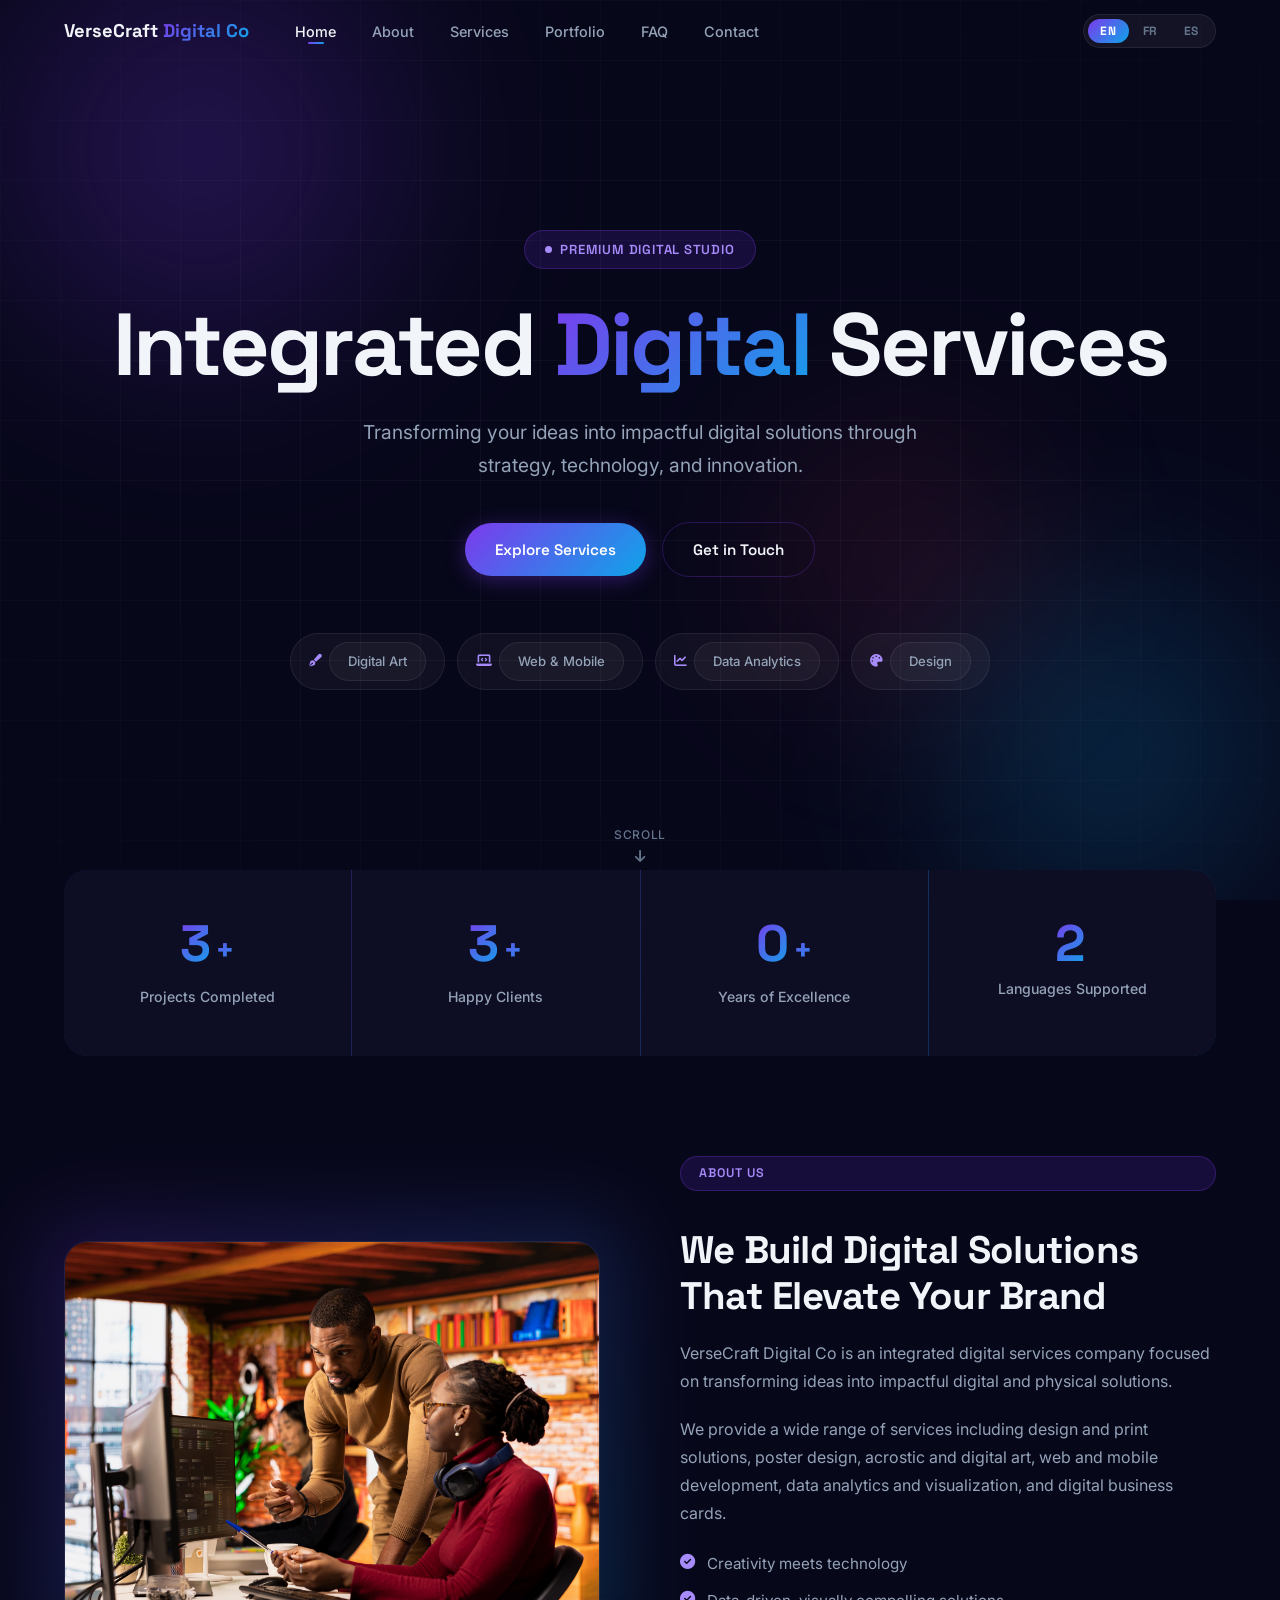
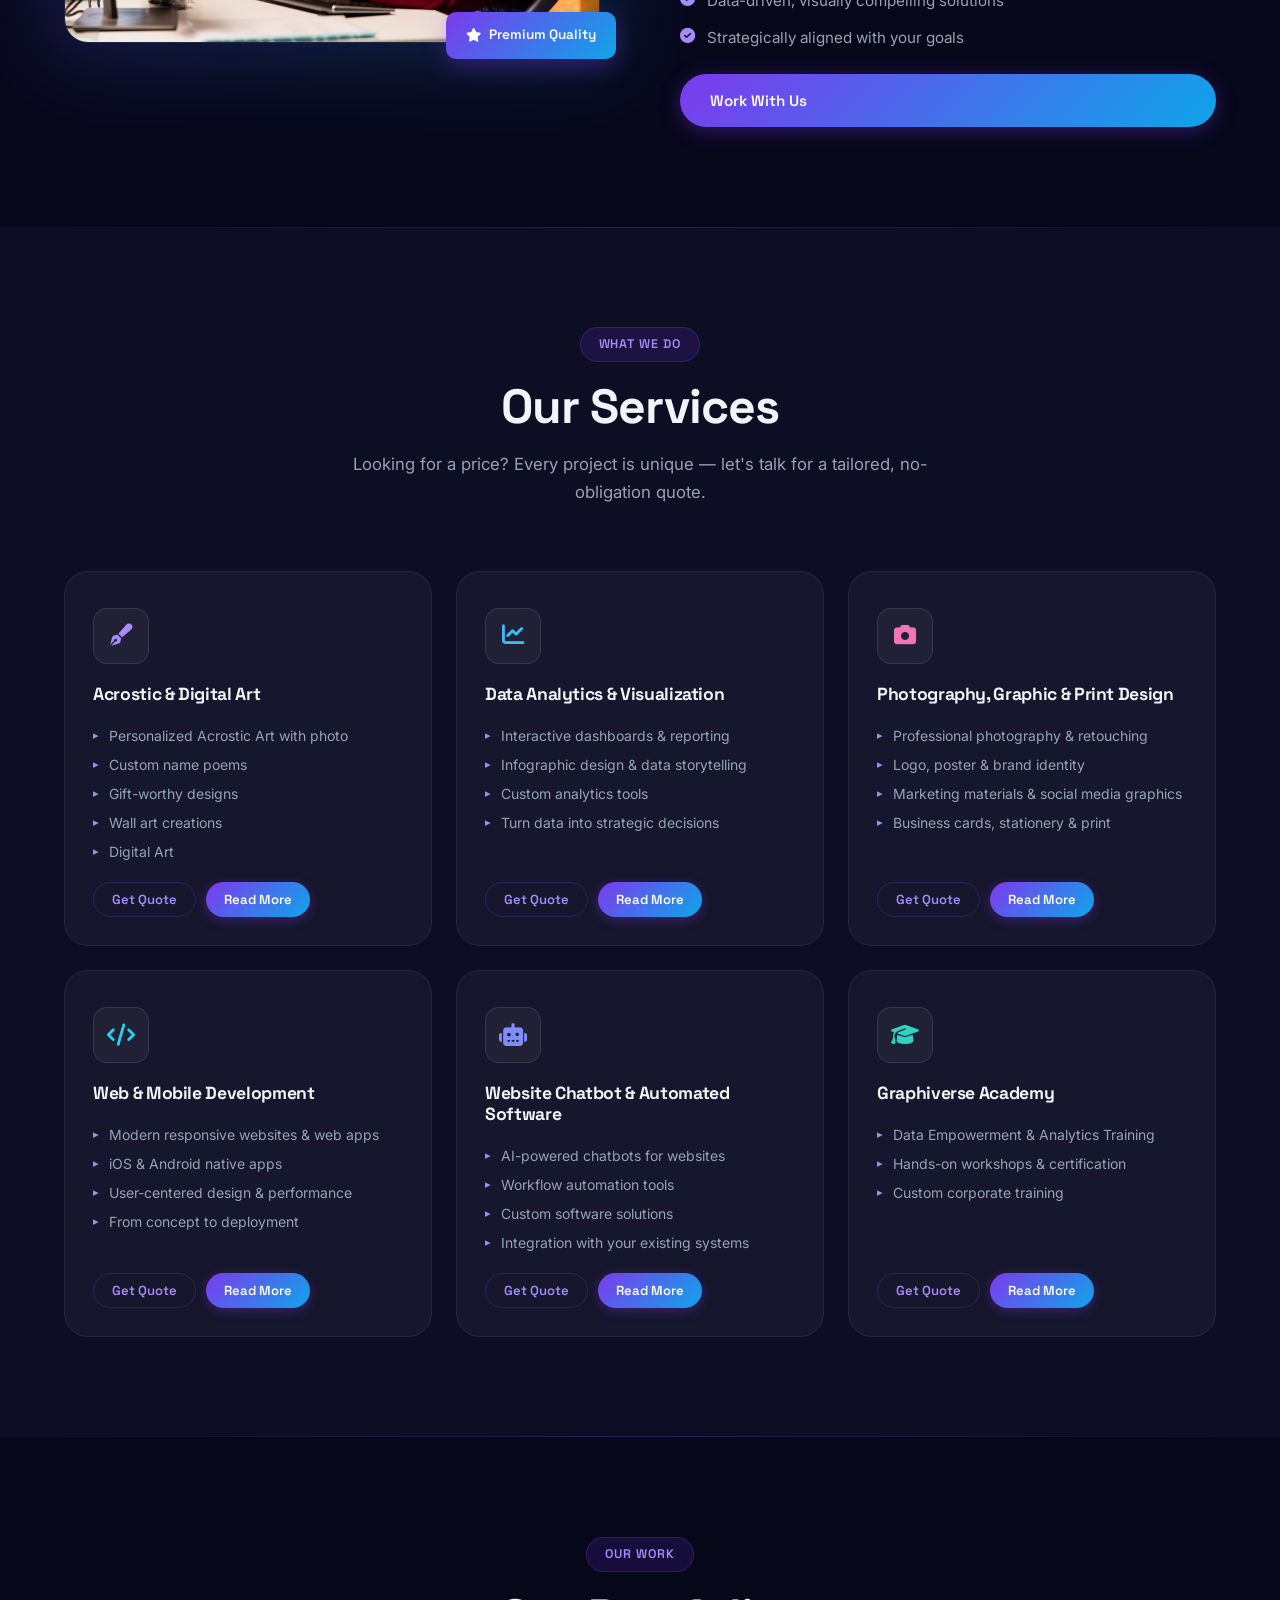
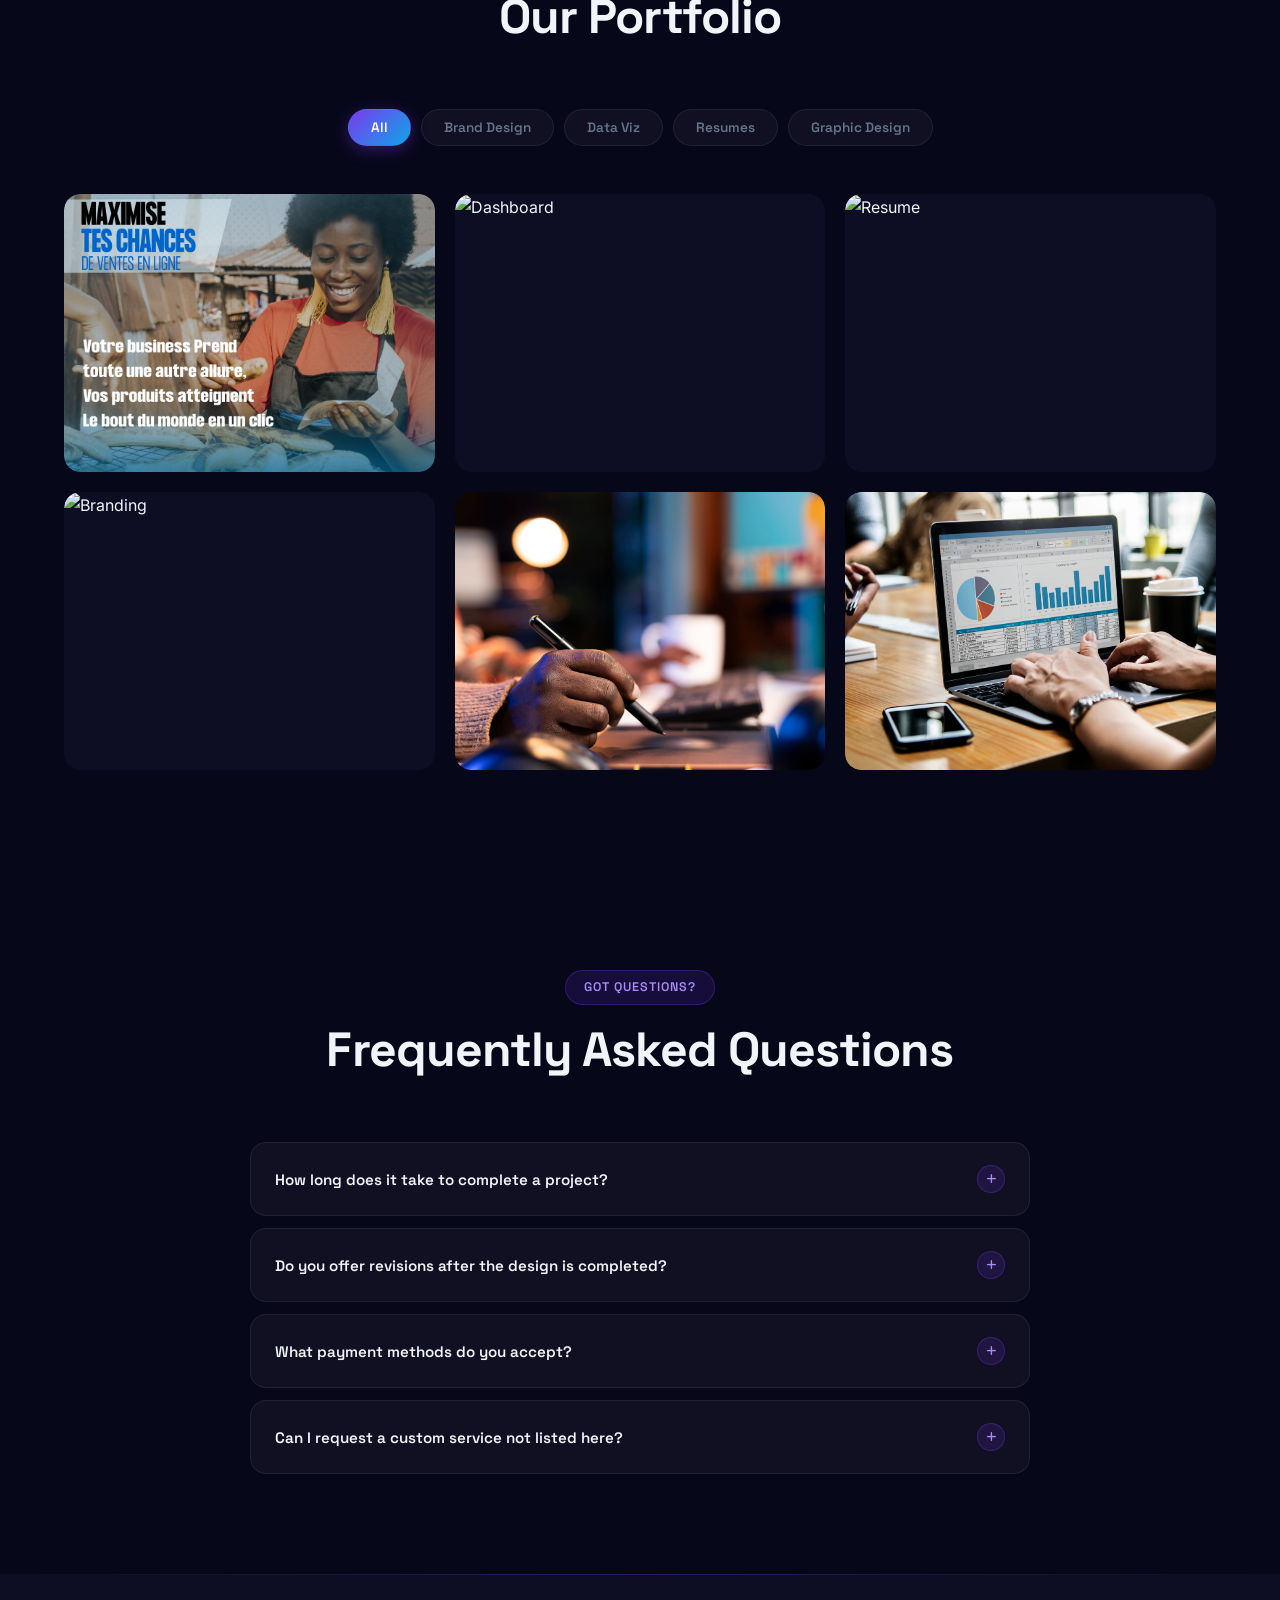
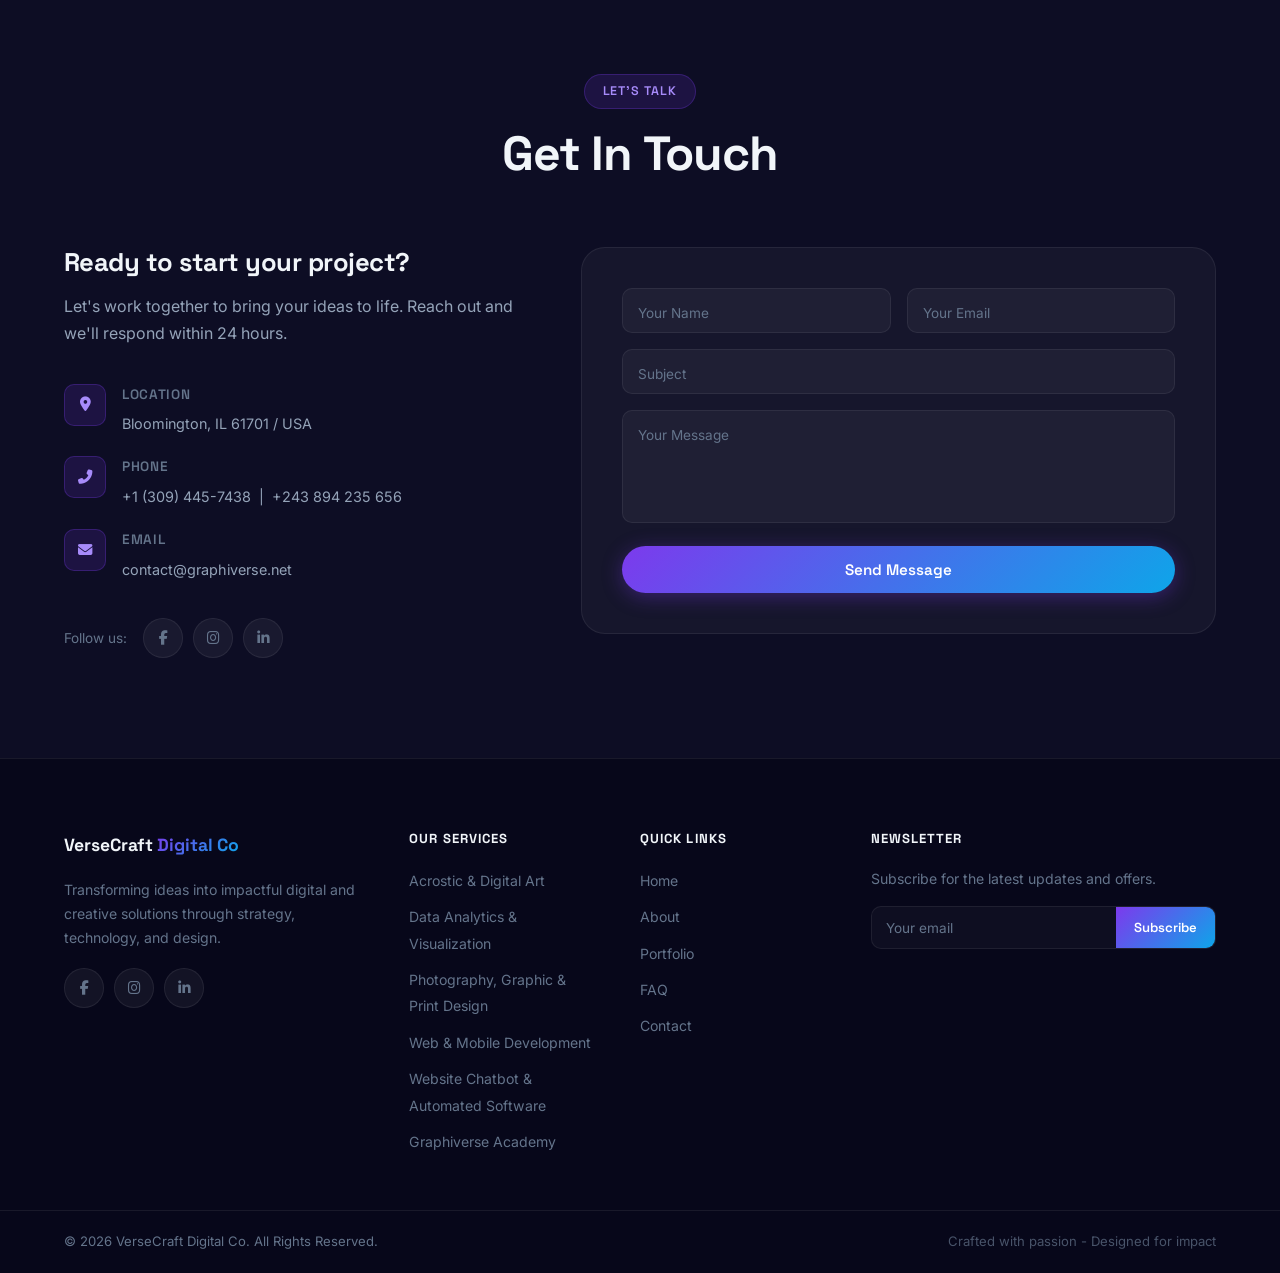
==== commit 09986df2: "Retouche inclu others landing pages" ====
--- a/index.html
+++ b/index.html
@@ -395,7 +395,7 @@
     </div>
 </section>
 
-<!-- ═══════════════════════════════════════ TESTIMONIALS ════════════════════════════════ -->
+<!-- ═══════════════════════════════════════ TESTIMONIALS ════════════════════════════════ 
 <section class="section testimonials-section">
     <div class="container">
         <div class="section-header reveal">
@@ -411,10 +411,10 @@
                    VerseCraft transformed our boring annual report into a visually stunning document that our stakeholders actually want to read.
                 </p>
                 <div class="testimonial-author">
-                    <div class="author-avatar" style="background: linear-gradient(135deg,#7c3aed,#0ea5e9)">SJ</div>
+                    <div class="author-avatar" style="background: linear-gradient(135deg,#7c3aed,#0ea5e9)">JN</div>
                     <div>
-                        <div class="author-name">Sarah Johnson</div>
-                        <div class="author-role" data-en="Marketing Director, TechCorp" data-fr="Directrice Marketing, TechCorp" data-es="Directora de Marketing, TechCorp">Marketing Director, TechCorp</div>
+                        <div class="author-name">Josué Nlandu</div>
+                        <div class="author-role" data-en="CEO, Yambo Peto" data-fr="CEO, Yambo Peto" data-es="CEO, Yambo Peto">CEO, Yambo Peto</div>
                     </div>
                 </div>
                 <div class="stars"><i class="fas fa-star"></i><i class="fas fa-star"></i><i class="fas fa-star"></i><i class="fas fa-star"></i><i class="fas fa-star"></i></div>
@@ -453,7 +453,7 @@
             </div>
         </div>
     </div>
-</section>
+</section> -->
 
 <!-- ═══════════════════════════════════════ FAQ ══════════════════════════════════════════ -->
 <section class="section faq-section" id="faq">
@@ -653,8 +653,8 @@
     </div>
     <div class="footer-bottom">
         <div class="container">
-            <p>&copy; 2026 VerseCraft Design Co. <span data-en="All Rights Reserved." data-fr="Tous droits réservés." data-es="Todos los derechos reservados.">All Rights Reserved.</span></p>
-            <p class="footer-tagline" data-en="Crafted with passion ✦ Designed for impact" data-fr="Conçu avec passion ✦ Designé pour l'impact" data-es="Hecho con pasión ✦ Diseñado para el impacto">Crafted with passion ✦ Designed for impact</p>
+            <p>&copy; 2026 VerseCraft Digital Co. <span data-en="All Rights Reserved." data-fr="Tous droits réservés." data-es="Todos los derechos reservados.">All Rights Reserved.</span></p>
+            <p class="footer-tagline" data-en="Crafted with passion - Designed for impact" data-fr="Conçu avec passion - Designé pour l'impact" data-es="Hecho con pasión  Diseñado para el impacto">Crafted with passion - Designed for impact</p>
         </div>
     </div>
 </footer>
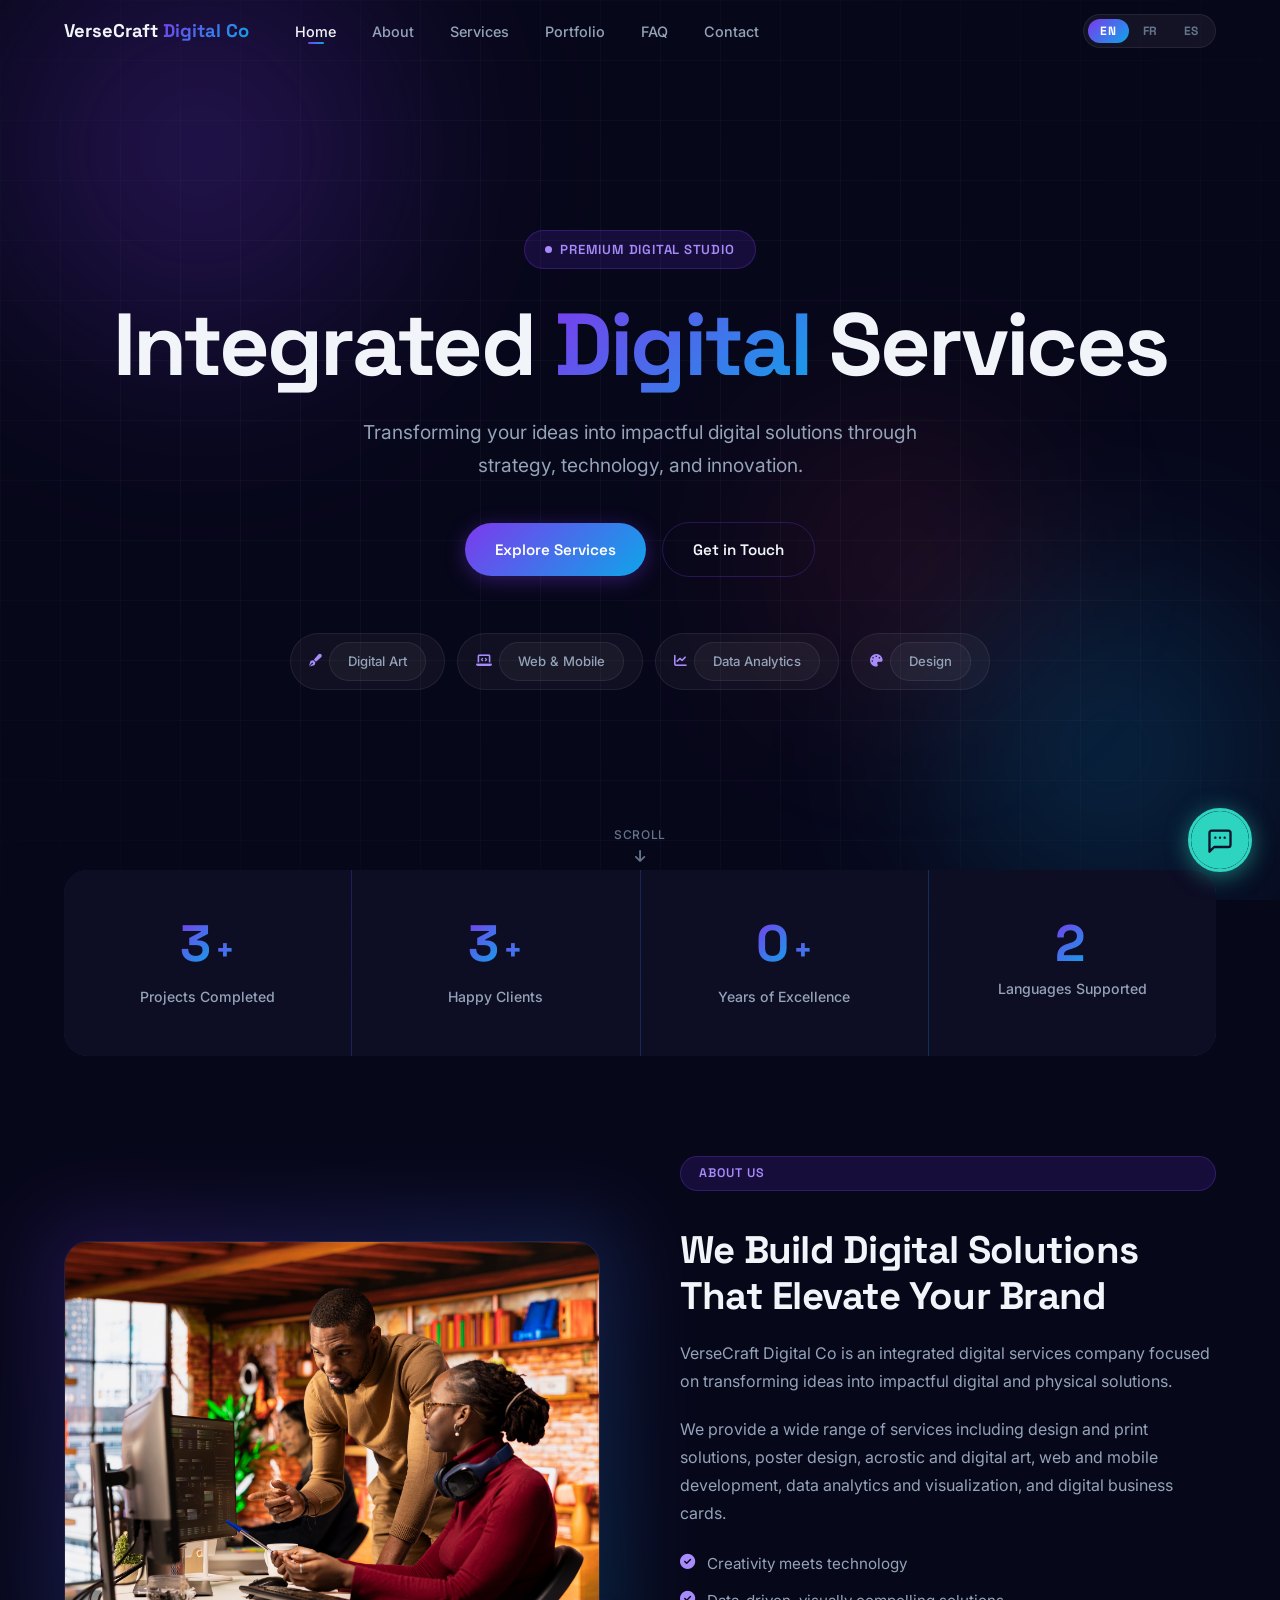
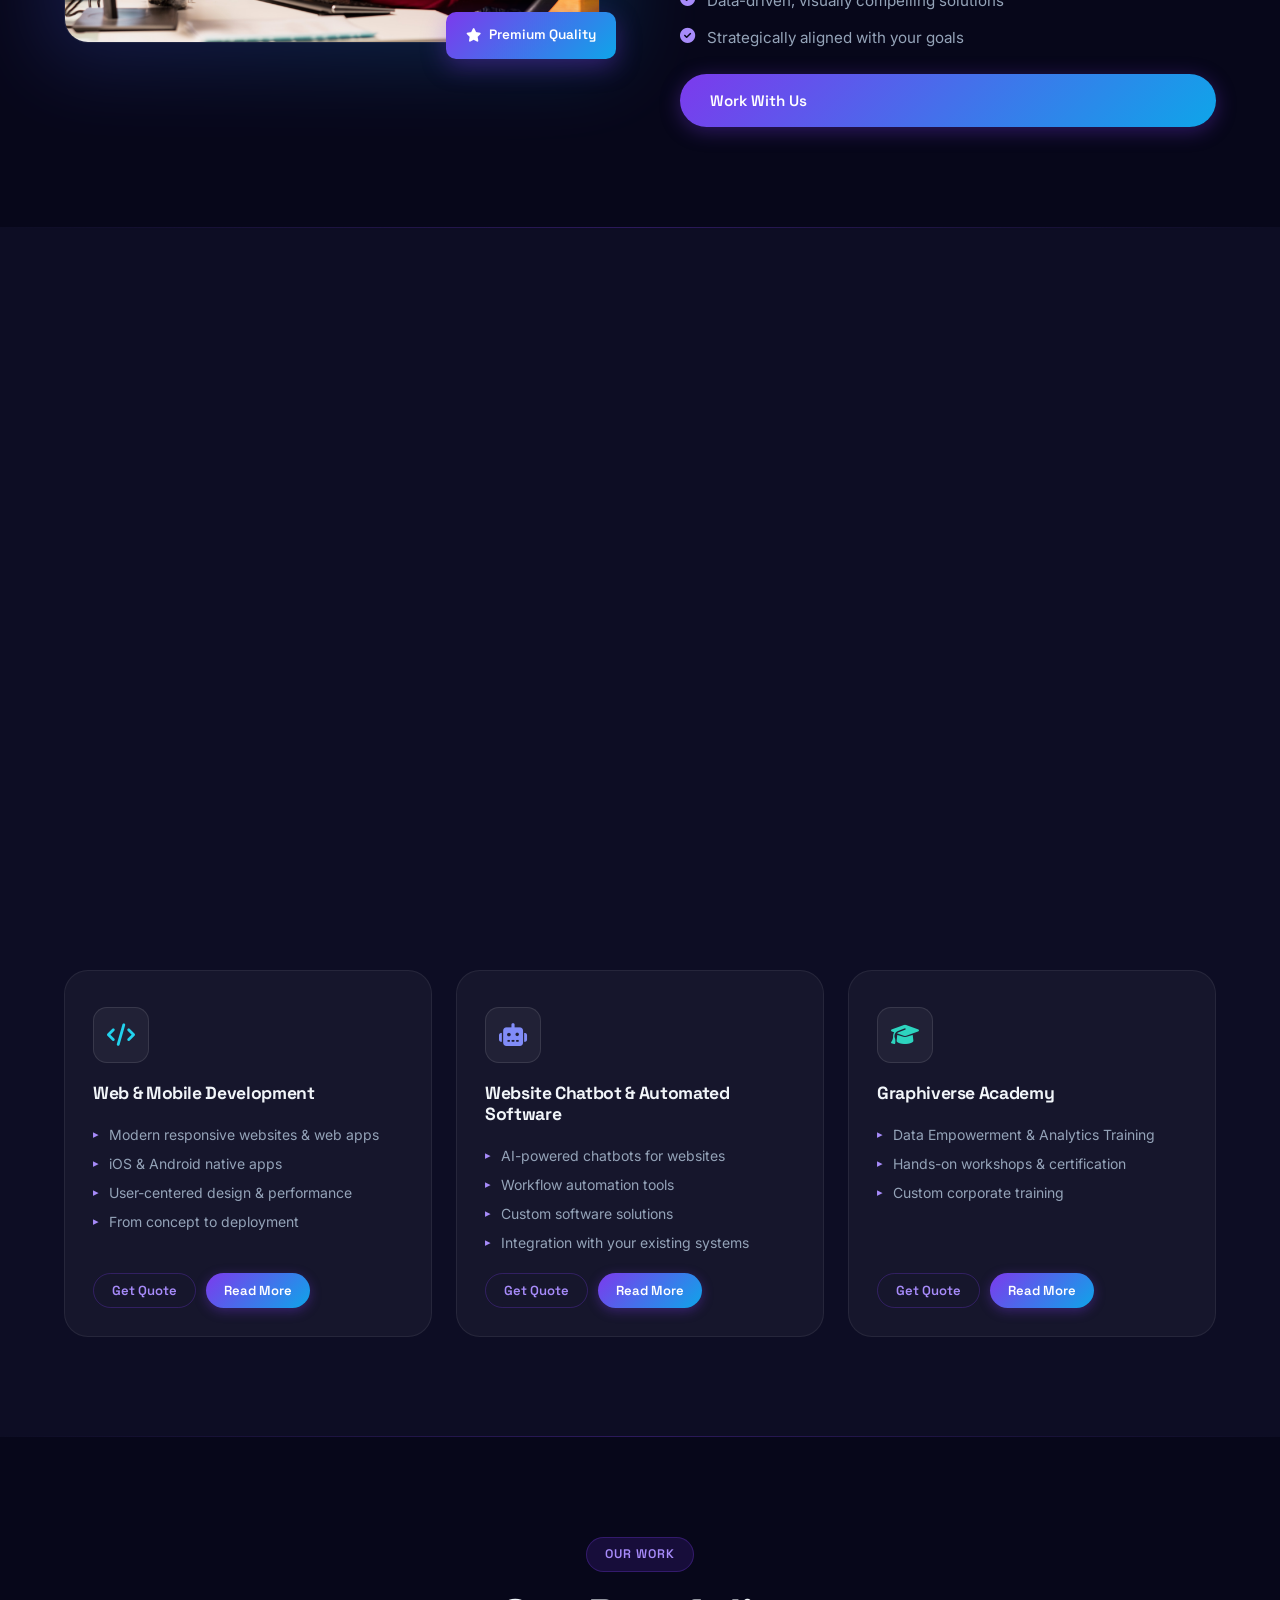
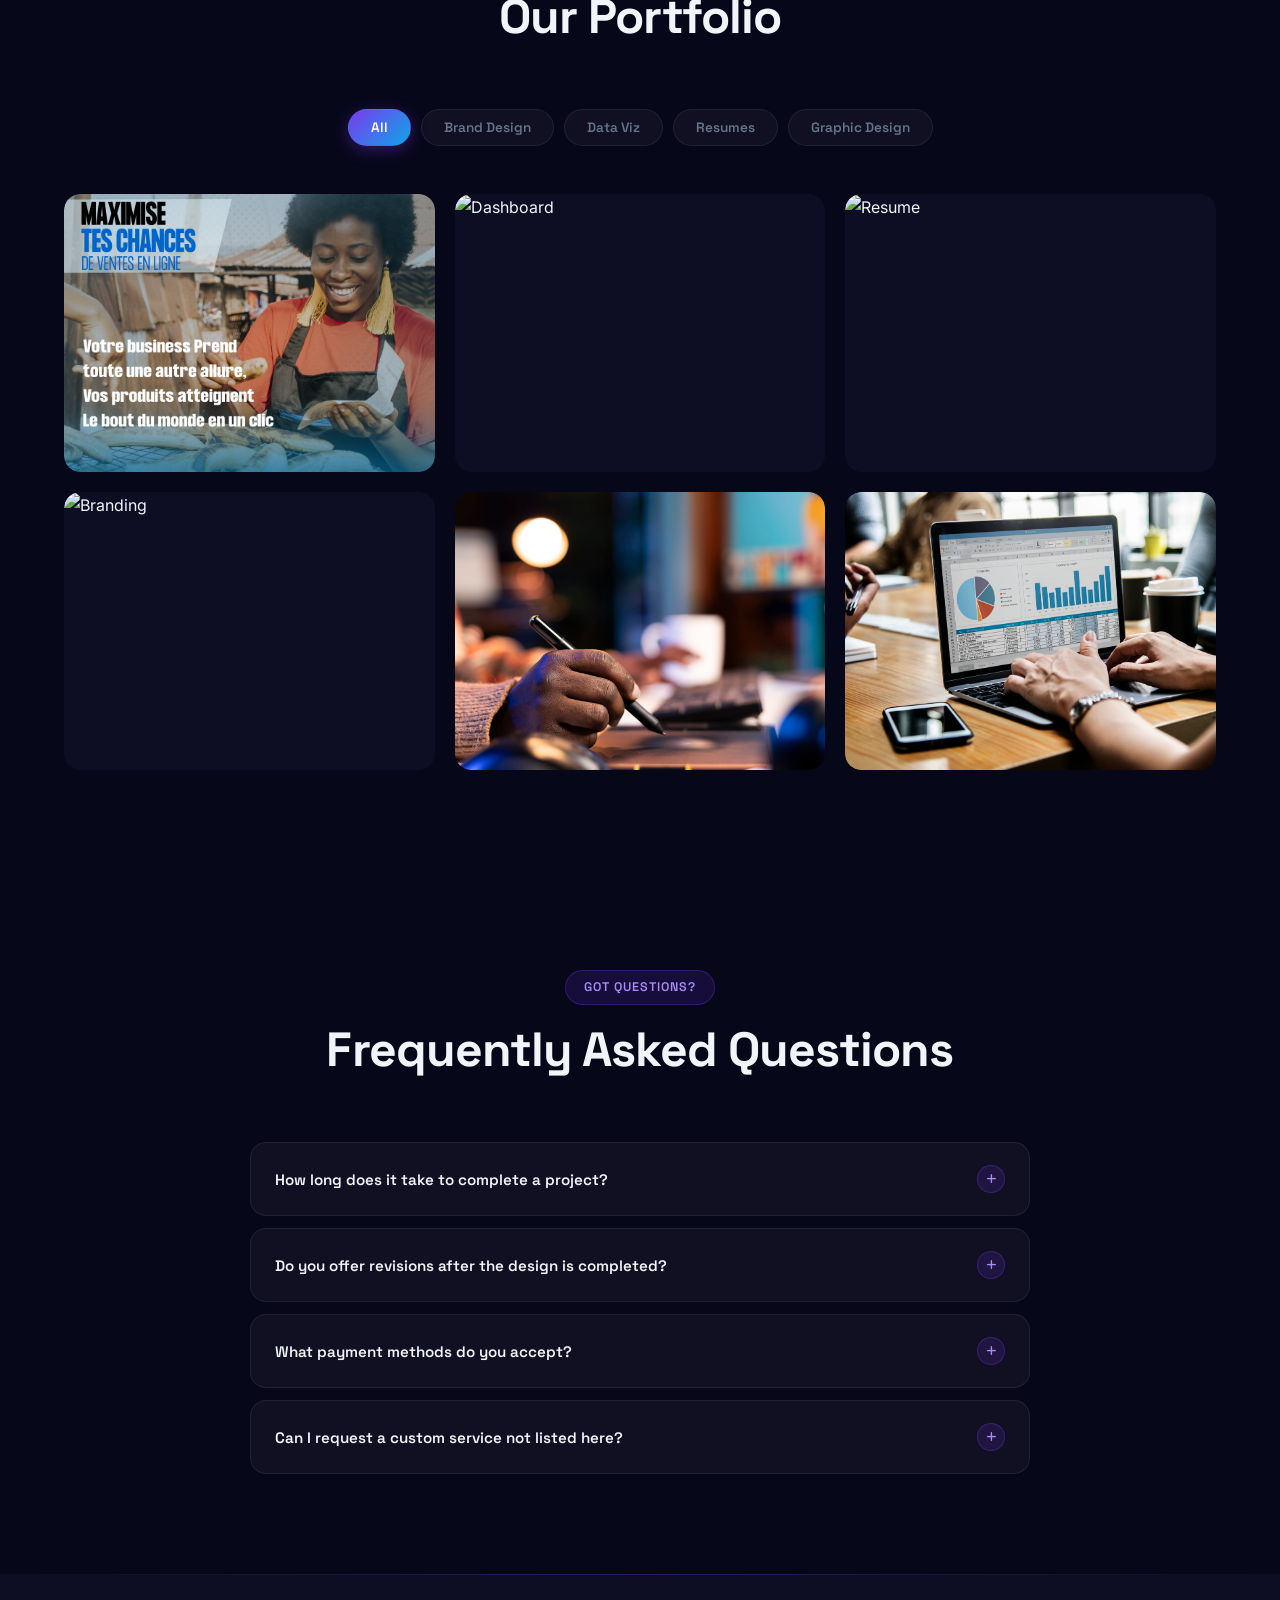
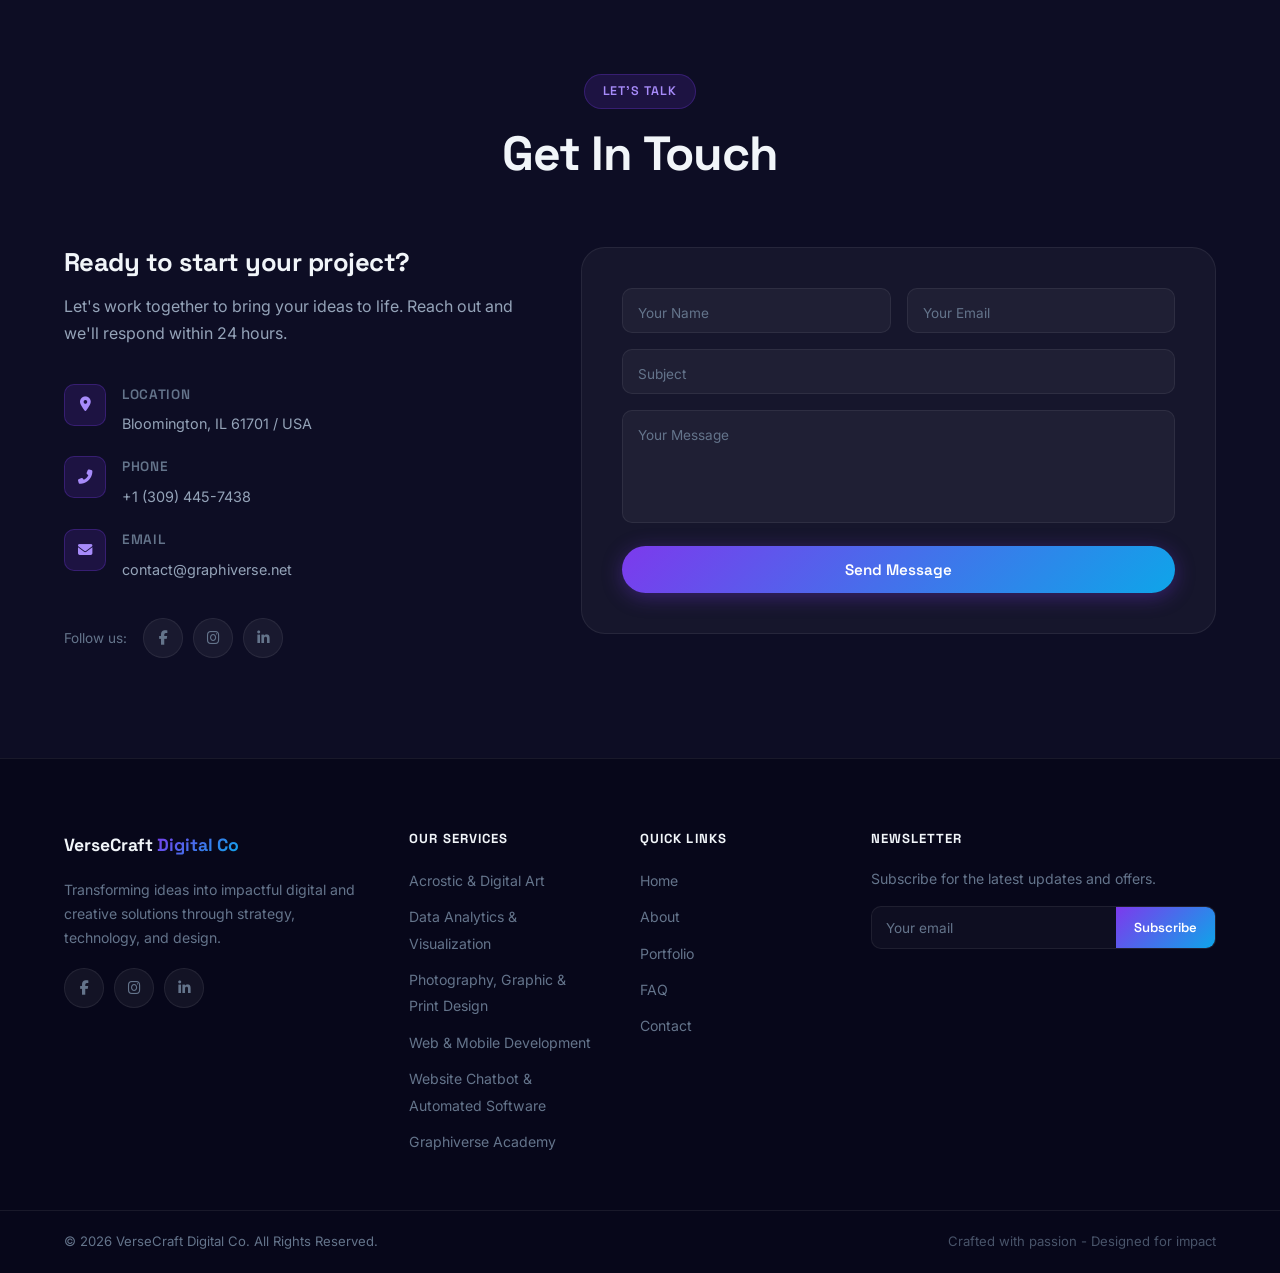
==== commit a9d4b461: "Retouche inclu news landing pages chatbot" ====
--- a/index.html
+++ b/index.html
@@ -11,6 +11,527 @@
     <link rel="stylesheet" href="css/style.css">
 </head>
 <body>
+
+<!-- ============================================================
+  VerseCraft Chatbot Widget — chatbot-widget.html
+  ──────────────────────────────────────────────────────────────
+  EMBED INSTRUCTIONS:
+  Copy everything between COPY FROM HERE and COPY TO HERE,
+  paste it just before </body> on every page of your site
+  (or once in a shared footer/layout template file).
+
+  Only one thing to change:
+  Replace YOUR_WORKER_URL_HERE with your Cloudflare Worker URL.
+  e.g. "https://versecraft-chatbot.andy.workers.dev"
+  ============================================================ -->
+
+<!-- ===== COPY FROM HERE ===== -->
+<style>
+#vc-root *{box-sizing:border-box;margin:0;padding:0;font-family:'Manrope','Segoe UI',sans-serif}
+
+/* ── Floating bubble ─────────────────────────────────── */
+#vc-bubble{
+  position:fixed;bottom:28px;right:28px;z-index:9999;
+  width:64px;height:64px;border-radius:50%;
+  border:3px solid #2DD4BF;background:#0F1E40;
+  cursor:pointer;overflow:hidden;padding:0;
+  box-shadow:0 4px 22px rgba(45,212,191,.5);
+  transition:transform .2s,box-shadow .2s;
+}
+#vc-bubble:hover{transform:scale(1.08);box-shadow:0 6px 32px rgba(45,212,191,.65)}
+#vc-bubble img{
+  width:100%;height:100%;object-fit:cover;
+  object-position:center top;display:block;
+  border-radius:50%;transition:opacity .2s;
+}
+#vc-close-overlay{
+  display:none;position:absolute;inset:0;
+  align-items:center;justify-content:center;
+  background:rgba(8,18,42,.75);border-radius:50%;
+}
+#vc-close-overlay svg{width:22px;height:22px}
+#vc-badge{
+  position:absolute;top:-3px;right:-3px;
+  background:#ef4444;color:#fff;font-size:11px;font-weight:700;
+  width:20px;height:20px;border-radius:50%;border:2px solid #fff;
+  display:none;align-items:center;justify-content:center;pointer-events:none;
+}
+
+/* ── Proactive speech-bubble nudge ───────────────────── */
+#vc-nudge{
+  position:fixed;bottom:106px;right:26px;z-index:9998;
+  background:#08122A;border:1px solid rgba(45,212,191,.4);
+  border-radius:16px 16px 4px 16px;
+  padding:14px 16px 12px;max-width:275px;
+  box-shadow:0 8px 32px rgba(0,0,0,.5);
+  opacity:0;pointer-events:none;
+  transform:translateY(10px) scale(.96);
+  transition:opacity .3s ease,transform .3s ease;
+}
+#vc-nudge.show{opacity:1;pointer-events:auto;transform:translateY(0) scale(1)}
+#vc-nudge p{font-size:13px;color:#E8EEF8;line-height:1.6;margin-bottom:11px}
+#vc-nudge-x{
+  position:absolute;top:8px;right:10px;
+  background:none;border:none;cursor:pointer;
+  color:#7A8AAA;font-size:15px;line-height:1;padding:2px 4px;
+}
+#vc-nudge-x:hover{color:#fff}
+.vc-nudge-btns{display:flex;gap:6px;flex-wrap:wrap}
+.vc-nb{
+  background:rgba(45,212,191,.1);border:1px solid rgba(45,212,191,.3);
+  color:#2DD4BF;font-size:11.5px;padding:5px 11px;border-radius:18px;
+  cursor:pointer;white-space:nowrap;font-family:inherit;
+  transition:background .18s,border-color .18s;
+}
+.vc-nb:hover{background:rgba(45,212,191,.24);border-color:#2DD4BF}
+
+/* ── Chat window ─────────────────────────────────────── */
+#vc-win{
+  position:fixed;bottom:106px;right:28px;z-index:9997;
+  width:375px;max-width:calc(100vw - 32px);
+  background:#08122A;border-radius:18px;
+  border:1px solid rgba(255,255,255,.09);
+  box-shadow:0 16px 56px rgba(0,0,0,.6);
+  display:flex;flex-direction:column;overflow:hidden;
+  transform:scale(.9) translateY(18px);opacity:0;pointer-events:none;
+  transition:transform .28s cubic-bezier(.34,1.4,.64,1),opacity .22s ease;
+}
+#vc-win.open{transform:scale(1) translateY(0);opacity:1;pointer-events:all}
+
+/* Header */
+#vc-header{
+  background:#0F1E40;padding:12px 14px;
+  display:flex;align-items:center;gap:11px;
+  border-bottom:1px solid rgba(255,255,255,.07);flex-shrink:0;
+}
+.vc-hav{
+  width:42px;height:42px;border-radius:50%;flex-shrink:0;
+  overflow:hidden;border:2px solid #2DD4BF;
+}
+.vc-hav img{width:100%;height:100%;object-fit:cover;object-position:center top}
+.vc-hinfo{flex:1;min-width:0}
+.vc-hinfo strong{display:block;font-size:14px;color:#fff;font-weight:600}
+.vc-hinfo span{font-size:11px;color:#2DD4BF;display:flex;align-items:center;gap:4px}
+.vc-dot{
+  width:7px;height:7px;border-radius:50%;background:#22c55e;flex-shrink:0;
+  animation:vc-pulse 2s infinite;
+}
+@keyframes vc-pulse{0%,100%{opacity:1}50%{opacity:.4}}
+#vc-xbtn{
+  background:none;border:none;cursor:pointer;color:#7A8AAA;
+  padding:4px;border-radius:5px;line-height:0;transition:color .15s;flex-shrink:0;
+}
+#vc-xbtn:hover{color:#fff}
+
+/* Messages */
+#vc-msgs{
+  flex:1;overflow-y:auto;padding:14px;
+  display:flex;flex-direction:column;gap:10px;
+  max-height:340px;min-height:180px;
+  scrollbar-width:thin;scrollbar-color:#1A2E55 transparent;
+}
+#vc-msgs::-webkit-scrollbar{width:4px}
+#vc-msgs::-webkit-scrollbar-thumb{background:#1A2E55;border-radius:4px}
+
+.vc-m{
+  max-width:84%;padding:10px 14px;line-height:1.55;
+  font-size:13.5px;word-wrap:break-word;border-radius:14px;
+}
+.vc-m.bot{
+  background:#0F1E40;color:#E8EEF8;
+  border-bottom-left-radius:3px;align-self:flex-start;
+}
+.vc-m.usr{
+  background:#2DD4BF;color:#08122A;font-weight:600;
+  border-bottom-right-radius:3px;align-self:flex-end;
+}
+.vc-m a{color:#5EEAD4;text-decoration:underline}
+.vc-m.usr a{color:#08122A}
+
+/* Typing dots */
+.vc-typing{
+  display:flex;gap:5px;align-items:center;padding:12px 16px;
+  background:#0F1E40;border-radius:14px;border-bottom-left-radius:3px;
+  align-self:flex-start;
+}
+.vc-d{width:7px;height:7px;border-radius:50%;background:#2DD4BF;animation:vcd .9s infinite}
+.vc-d:nth-child(2){animation-delay:.15s}
+.vc-d:nth-child(3){animation-delay:.3s}
+@keyframes vcd{0%,60%,100%{transform:translateY(0)}30%{transform:translateY(-6px)}}
+
+/* Quick replies */
+#vc-qr{padding:0 13px 10px;display:flex;flex-wrap:wrap;gap:6px;flex-shrink:0}
+.vc-qrb{
+  background:rgba(45,212,191,.1);border:1px solid rgba(45,212,191,.3);
+  color:#2DD4BF;font-size:12px;padding:5px 12px;border-radius:20px;
+  cursor:pointer;white-space:nowrap;font-family:inherit;transition:all .18s;
+}
+.vc-qrb:hover{background:rgba(45,212,191,.22);border-color:#2DD4BF}
+
+/* Input */
+#vc-irow{
+  padding:11px 12px;border-top:1px solid rgba(255,255,255,.07);
+  display:flex;gap:8px;align-items:flex-end;
+  background:#08122A;flex-shrink:0;
+}
+#vc-in{
+  flex:1;background:rgba(255,255,255,.06);border:1px solid rgba(255,255,255,.13);
+  border-radius:11px;padding:9px 13px;color:#fff;font-size:13.5px;
+  resize:none;outline:none;max-height:96px;min-height:40px;
+  line-height:1.45;transition:border-color .2s;font-family:inherit;
+}
+#vc-in::placeholder{color:#7A8AAA}
+#vc-in:focus{border-color:rgba(45,212,191,.55)}
+#vc-snd{
+  width:40px;height:40px;border-radius:11px;border:none;
+  background:#2DD4BF;cursor:pointer;flex-shrink:0;
+  display:flex;align-items:center;justify-content:center;
+  transition:background .18s,transform .12s;
+}
+#vc-snd:hover{background:#5EEAD4;transform:scale(1.07)}
+#vc-snd:disabled{background:#1A2E55;cursor:not-allowed;transform:none}
+
+#vc-foot{
+  text-align:center;padding:5px;font-size:10px;color:#2a3a5a;
+  border-top:1px solid rgba(255,255,255,.04);flex-shrink:0;
+}
+
+/* Mobile */
+@media(max-width:480px){
+  #vc-win{bottom:0;right:0;left:0;width:100%;max-width:100%;border-radius:20px 20px 0 0}
+  #vc-bubble{bottom:18px;right:18px}
+  #vc-nudge{right:16px;max-width:calc(100vw - 100px)}
+  #vc-msgs{max-height:42vh}
+}
+@media(prefers-reduced-motion:reduce){
+  #vc-bubble,#vc-win,#vc-nudge,.vc-d,.vc-dot{transition:none!important;animation:none!important}
+}
+</style>
+
+<div id="vc-root">
+
+  <!-- Proactive speech-bubble nudge -->
+  <div id="vc-nudge" role="status" aria-live="polite">
+    <button id="vc-nudge-x" aria-label="Dismiss" onclick="vcDismissNudge()">&#x2715;</button>
+    <p>👋 Hi! I'm <strong>Vera</strong>. I can tell you about our services — from acrostic art and data dashboards to mobile apps and custom chatbots. What can I help you with today?</p>
+    <div class="vc-nudge-btns">
+      <button class="vc-nb" onclick="vcNudgeOpen('What services do you offer?')">Our services</button>
+      <button class="vc-nb" onclick="vcNudgeOpen('How do I get a quote?')">Get a quote</button>
+      <button class="vc-nb" onclick="vcNudgeOpen('Tell me about acrostic art')">Acrostic art</button>
+    </div>
+  </div>
+
+  <!-- Floating bubble — chat icon by default, Vera's face when open -->
+  <button id="vc-bubble" onclick="vcToggle()" aria-label="Chat with Vera — VerseCraft assistant">
+    <!-- Chat icon: visible when closed -->
+    <span id="vc-chat-icon" style="display:flex;align-items:center;justify-content:center;width:100%;height:100%;position:absolute;inset:0;background:#2DD4BF;border-radius:50%;">
+      <svg width="28" height="28" fill="none" viewBox="0 0 24 24" stroke="#08122A" stroke-width="2">
+        <path stroke-linecap="round" stroke-linejoin="round"
+          d="M8 10h.01M12 10h.01M16 10h.01M21 16a2 2 0 0 1-2 2H7l-4 4V6a2 2 0 0 1 2-2h14a2 2 0 0 1 2 2v10z"/>
+      </svg>
+    </span>
+    <!-- Vera's face: hidden until chat opens or nudge shows -->
+    <img id="vc-face" style="display:none;position:absolute;inset:0;width:100%;height:100%;object-fit:cover;object-position:center top;border-radius:50%;" src="[data-uri]" alt="Vera, VerseCraft virtual assistant">
+    <span id="vc-close-overlay" aria-hidden="true">
+      <svg fill="none" viewBox="0 0 24 24" stroke="white" stroke-width="2.5">
+        <path stroke-linecap="round" stroke-linejoin="round" d="M6 18L18 6M6 6l12 12"/>
+      </svg>
+    </span>
+    <span id="vc-badge" aria-hidden="true">1</span>
+  </button>
+
+  <!-- Chat window -->
+  <div id="vc-win" role="dialog" aria-modal="true" aria-label="Chat with Vera — VerseCraft Digital Co">
+
+    <div id="vc-header">
+      <div class="vc-hav">
+        <img src="[data-uri]" alt="Vera">
+      </div>
+      <div class="vc-hinfo">
+        <strong>Vera</strong>
+        <span><span class="vc-dot"></span>VerseCraft Assistant &middot; Online 24/7</span>
+      </div>
+      <button id="vc-xbtn" onclick="vcClose()" aria-label="Close chat">
+        <svg width="18" height="18" viewBox="0 0 24 24" fill="none" stroke="currentColor" stroke-width="2.5">
+          <path stroke-linecap="round" stroke-linejoin="round" d="M6 18L18 6M6 6l12 12"/>
+        </svg>
+      </button>
+    </div>
+
+    <div id="vc-msgs" role="log" aria-live="polite" aria-label="Chat messages"></div>
+    <div id="vc-qr"></div>
+
+    <div id="vc-irow">
+      <textarea id="vc-in" rows="1"
+        placeholder="Ask me anything about VerseCraft..."
+        aria-label="Type your message"
+        onkeydown="vcKey(event)"
+        oninput="vcResize(this)"></textarea>
+      <button id="vc-snd" onclick="vcSend()" aria-label="Send">
+        <svg width="16" height="16" viewBox="0 0 24 24" fill="none" stroke="#08122A" stroke-width="2.5">
+          <path stroke-linecap="round" stroke-linejoin="round" d="M22 2L11 13M22 2l-7 20-4-9-9-4 20-7z"/>
+        </svg>
+      </button>
+    </div>
+
+    <div id="vc-foot">Powered by VerseCraft AI &middot; graphiverse.net</div>
+  </div>
+</div>
+
+<script>
+(function () {
+
+  // ── CONFIG — change this one line after deploying ────────────
+  var WORKER = "https://versecraft-chatbot.graphiverse.workers.dev";
+  // e.g.  "https://versecraft-chatbot.andy.workers.dev"
+
+  // Pages where the proactive nudge is allowed to appear.
+  // The nudge fires only if the current URL path STARTS WITH
+  // one of these strings. Add more paths as needed.
+  var PROACTIVE_PATHS = [
+    "/",                                          // home
+    "/services",                                  // all service pages
+    "/#services",                                 // home #services anchor
+    "/pricing",                                   // pricing page
+  ];
+
+  // Seconds before the nudge appears (10 – 15 recommended)
+  var NUDGE_DELAY_MS = 12000;
+
+  // Quick-reply chips shown after the opening greeting
+  var QUICK_REPLIES = [
+    "What services do you offer?",
+    "How do I get a quote?",
+    "Do you build mobile apps?",
+    "Tell me about acrostic art",
+  ];
+
+  // ── State ────────────────────────────────────────────────────
+  var isOpen      = false;   // is the chat window currently open?
+  var greeted     = false;   // has the greeting message been shown?
+  var waiting     = false;   // waiting for an API response?
+  var dismissed   = false;   // user explicitly closed — one-time rule
+  var nudgeShown  = false;   // nudge has already appeared this session
+  var history     = [];      // conversation history sent to the API
+
+  // ── DOM refs ─────────────────────────────────────────────────
+  var win     = document.getElementById("vc-win");
+  var msgs    = document.getElementById("vc-msgs");
+  var inp     = document.getElementById("vc-in");
+  var snd     = document.getElementById("vc-snd");
+  var badge   = document.getElementById("vc-badge");
+  var qrDiv   = document.getElementById("vc-qr");
+  var nudge   = document.getElementById("vc-nudge");
+  var bubble  = document.getElementById("vc-bubble");
+  var overlay  = document.getElementById("vc-close-overlay");
+  var faceImg  = document.getElementById("vc-face");
+  var chatIcon = document.getElementById("vc-chat-icon");
+
+  // ── Contextual page check ────────────────────────────────────
+  function isProactivePage() {
+    var path = window.location.pathname + window.location.hash;
+    return PROACTIVE_PATHS.some(function (p) {
+      return path === p || path.startsWith(p);
+    });
+  }
+
+  // ── Schedule the proactive nudge ─────────────────────────────
+  function scheduleNudge() {
+    if (!isProactivePage()) return;   // wrong page — stay silent
+    setTimeout(function () {
+      // Re-check: abort if user already opened/dismissed
+      if (dismissed || isOpen || nudgeShown) return;
+      nudgeShown = true;
+      nudge.classList.add("show");
+      badge.style.display = "flex";
+      // Reveal Vera's face on the bubble when nudge appears
+      chatIcon.style.display = "none";
+      faceImg.style.display  = "block";
+      faceImg.style.opacity  = "1";
+    }, NUDGE_DELAY_MS);
+  }
+
+  // Dismiss nudge tooltip only — does NOT set dismissed flag.
+  // User just closed the tooltip; they can still open chat freely.
+  window.vcDismissNudge = function () {
+    nudge.classList.remove("show");
+  };
+
+  // Nudge quick-action: close nudge + open chat + send pre-fill
+  window.vcNudgeOpen = function (text) {
+    nudge.classList.remove("show");
+    if (!isOpen) openChat();
+    setTimeout(function () { submit(text); }, 280);
+  };
+
+  // ── Open / Close / Toggle ────────────────────────────────────
+  window.vcToggle = function () {
+    if (isOpen) vcClose(); else openChat();
+  };
+
+  function openChat() {
+    nudge.classList.remove("show");
+    badge.style.display = "none";
+    isOpen = true;
+    win.classList.add("open");
+    // Swap: hide chat icon, show Vera's face + close overlay
+    chatIcon.style.display = "none";
+    faceImg.style.display  = "block";
+    overlay.style.display  = "flex";
+    faceImg.style.opacity  = "0.3";
+    bubble.setAttribute("aria-label", "Close chat");
+    if (!greeted) { greeted = true; greet(); }
+    setTimeout(function () { inp.focus(); }, 250);
+  }
+
+  // vcClose is called only from the ✕ inside the window header.
+  // This sets dismissed = true → the one-time rule is now active.
+  // The nudge will never auto-appear again this session.
+  // The bubble stays visible so the user can reopen at any time.
+  window.vcClose = function () {
+    isOpen = false;
+    dismissed = true;             // one-time rule: respect the "No"
+    win.classList.remove("open");
+    // Swap back: show chat icon, hide Vera's face + overlay
+    overlay.style.display  = "none";
+    faceImg.style.display  = "none";
+    faceImg.style.opacity  = "1";
+    chatIcon.style.display = "flex";
+    bubble.setAttribute("aria-label", "Chat with Vera — VerseCraft assistant");
+  };
+
+  // ── Greeting + quick replies ─────────────────────────────────
+  function greet() {
+    addMsg("bot",
+      "👋 Hi! I'm Vera, VerseCraft's virtual assistant. " +
+      "I can answer questions about all our services: acrostic art, data analytics, " +
+      "photography &amp; design, web &amp; mobile apps, chatbots, and Graphiverse Academy. " +
+      "What can I help you with today?"
+    );
+    showQR(QUICK_REPLIES);
+  }
+
+  function showQR(list) {
+    qrDiv.innerHTML = "";
+    list.forEach(function (t) {
+      var b = document.createElement("button");
+      b.className = "vc-qrb";
+      b.textContent = t;
+      b.onclick = function () { qrDiv.innerHTML = ""; submit(t); };
+      qrDiv.appendChild(b);
+    });
+  }
+
+  // ── Message bubble helper ────────────────────────────────────
+  function addMsg(role, html) {
+    var d = document.createElement("div");
+    d.className = "vc-m " + role;
+    d.innerHTML = html;
+    msgs.appendChild(d);
+    msgs.scrollTop = msgs.scrollHeight;
+    return d;
+  }
+
+  // ── Typing indicator ─────────────────────────────────────────
+  function showTyping() {
+    var el = document.createElement("div");
+    el.className = "vc-typing"; el.id = "vc-typ";
+    el.innerHTML = '<div class="vc-d"></div><div class="vc-d"></div><div class="vc-d"></div>';
+    msgs.appendChild(el);
+    msgs.scrollTop = msgs.scrollHeight;
+  }
+  function hideTyping() {
+    var e = document.getElementById("vc-typ");
+    if (e) e.remove();
+  }
+
+  // ── Textarea auto-resize ─────────────────────────────────────
+  window.vcResize = function (el) {
+    el.style.height = "auto";
+    el.style.height = Math.min(el.scrollHeight, 96) + "px";
+  };
+
+  // ── Keyboard: Enter sends, Shift+Enter adds newline ──────────
+  window.vcKey = function (e) {
+    if (e.key === "Enter" && !e.shiftKey) { e.preventDefault(); vcSend(); }
+  };
+
+  // ── Send button ──────────────────────────────────────────────
+  window.vcSend = function () {
+    var t = inp.value.trim();
+    if (!t || waiting) return;
+    submit(t);
+  };
+
+  // ── Core send / API call ─────────────────────────────────────
+  function submit(text) {
+    qrDiv.innerHTML = "";
+    addMsg("usr", esc(text));
+    inp.value = ""; inp.style.height = "auto";
+    history.push({ role: "user", content: text });
+    waiting = true; snd.disabled = true;
+    showTyping();
+
+    fetch(WORKER, {
+      method: "POST",
+      headers: { "Content-Type": "application/json" },
+      body: JSON.stringify({ messages: history })
+    })
+    .then(function (r) { return r.json(); })
+    .then(function (d) {
+      hideTyping(); waiting = false; snd.disabled = false;
+      if (d.error) { addMsg("bot", "⚠️ " + esc(d.error)); return; }
+      var reply = d.reply || "Sorry, I couldn't respond right now.";
+      history.push({ role: "assistant", content: reply });
+      addMsg("bot", linkify(esc(reply)));
+      inp.focus();
+    })
+    .catch(function () {
+      hideTyping(); waiting = false; snd.disabled = false;
+      addMsg("bot",
+        "⚠️ Connection issue — please try again, or contact us directly:<br>" +
+        "<strong><a href='mailto:contact@graphiverse.net'>contact@graphiverse.net</a></strong>" +
+        "  &nbsp;|&nbsp;  " +
+        "<strong><a href='tel:+13094457438'>+1 (309) 445-7438</a></strong>"
+      );
+    });
+  }
+
+  // ── Escape HTML to prevent XSS ───────────────────────────────
+  function esc(s) {
+    return s
+      .replace(/&/g, "&amp;").replace(/</g, "&lt;")
+      .replace(/>/g, "&gt;").replace(/"/g, "&quot;")
+      .replace(/\n/g, "<br>");
+  }
+
+  // ── Make emails and phone numbers clickable ──────────────────
+  function linkify(s) {
+    // emails
+    s = s.replace(
+      /([a-zA-Z0-9._%+\-]+@[a-zA-Z0-9.\-]+\.[a-zA-Z]{2,})/g,
+      '<a href="mailto:$1">$1</a>'
+    );
+    // US phone  +1 (309) 445-7438 style
+    s = s.replace(
+      /(\+?1[\s.\-]?\(?\d{3}\)?[\s.\-]?\d{3}[\s.\-]?\d{4})/g,
+      function (m) { return '<a href="tel:' + m.replace(/[^\d+]/g, '') + '">' + m + '</a>'; }
+    );
+    // International +243 style
+    s = s.replace(
+      /(\+243[\s\d]{9,})/g,
+      function (m) { return '<a href="tel:' + m.replace(/[^\d+]/g, '') + '">' + m + '</a>'; }
+    );
+    return s;
+  }
+
+  // ── Boot: schedule nudge on page load ────────────────────────
+  scheduleNudge();
+
+}());
+</script>
+<!-- ===== COPY TO HERE ===== -->
+
 
 <!-- Back to Top -->
 <button class="back-to-top" id="backToTop" aria-label="Back to top"><i class="fas fa-arrow-up"></i></button>
@@ -395,66 +916,6 @@
     </div>
 </section>
 
-<!-- ═══════════════════════════════════════ TESTIMONIALS ════════════════════════════════ 
-<section class="section testimonials-section">
-    <div class="container">
-        <div class="section-header reveal">
-            <div class="section-tag" data-en="Social Proof" data-fr="Témoignages" data-es="Testimonios">Social Proof</div>
-            <h2 data-en="What Our Clients Say" data-fr="Ce Que Disent Nos Clients" data-es="Lo Que Dicen Nuestros Clientes">What Our Clients Say</h2>
-        </div>
-        <div class="testimonials-grid">
-            <div class="testimonial-card reveal">
-                <div class="quote-mark"><i class="fas fa-quote-left"></i></div>
-                <p data-en="VerseCraft transformed our boring annual report into a visually stunning document that our stakeholders actually want to read."
-                   data-fr="VerseCraft a transformé notre rapport annuel ennuyeux en un document visuellement époustouflant que nos parties prenantes ont réellement envie de lire."
-                   data-es="VerseCraft transformó nuestro aburrido informe anual en un documento visualmente impactante que nuestros colaboradores realmente quieren leer.">
-                   VerseCraft transformed our boring annual report into a visually stunning document that our stakeholders actually want to read.
-                </p>
-                <div class="testimonial-author">
-                    <div class="author-avatar" style="background: linear-gradient(135deg,#7c3aed,#0ea5e9)">JN</div>
-                    <div>
-                        <div class="author-name">Josué Nlandu</div>
-                        <div class="author-role" data-en="CEO, Yambo Peto" data-fr="CEO, Yambo Peto" data-es="CEO, Yambo Peto">CEO, Yambo Peto</div>
-                    </div>
-                </div>
-                <div class="stars"><i class="fas fa-star"></i><i class="fas fa-star"></i><i class="fas fa-star"></i><i class="fas fa-star"></i><i class="fas fa-star"></i></div>
-            </div>
-            <div class="testimonial-card reveal">
-                <div class="quote-mark"><i class="fas fa-quote-left"></i></div>
-                <p data-en="The personalized acrostic art they created for my parents' anniversary brought tears to their eyes. Absolutely beautiful work!"
-                   data-fr="L'art acrostiche personnalisé qu'ils ont créé pour l'anniversaire de mes parents leur a tiré des larmes. Un travail absolument magnifique !"
-                   data-es="El arte acróstico personalizado que crearon para el aniversario de mis padres les hizo llorar de emoción. ¡Un trabajo absolutamente hermoso!">
-                   The personalized acrostic art they created for my parents' anniversary brought tears to their eyes. Absolutely beautiful work!
-                </p>
-                <div class="testimonial-author">
-                    <div class="author-avatar" style="background: linear-gradient(135deg,#f43f5e,#f97316)">MC</div>
-                    <div>
-                        <div class="author-name">Michael Chen</div>
-                        <div class="author-role" data-en="Satisfied Customer" data-fr="Client Satisfait" data-es="Cliente Satisfecho">Satisfied Customer</div>
-                    </div>
-                </div>
-                <div class="stars"><i class="fas fa-star"></i><i class="fas fa-star"></i><i class="fas fa-star"></i><i class="fas fa-star"></i><i class="fas fa-star"></i></div>
-            </div>
-            <div class="testimonial-card reveal">
-                <div class="quote-mark"><i class="fas fa-quote-left"></i></div>
-                <p data-en="Our new infographic resumes have helped our candidates stand out in a competitive job market. The quality is exceptional."
-                   data-fr="Nos nouveaux CV infographiques ont aidé nos candidats à se démarquer sur un marché du travail concurrentiel. La qualité est exceptionnelle."
-                   data-es="Nuestros nuevos CV infográficos han ayudado a nuestros candidatos a destacarse en un mercado laboral competitivo. La calidad es excepcional.">
-                   Our new infographic resumes have helped our candidates stand out in a competitive job market. The quality is exceptional.
-                </p>
-                <div class="testimonial-author">
-                    <div class="author-avatar" style="background: linear-gradient(135deg,#10b981,#0ea5e9)">ER</div>
-                    <div>
-                        <div class="author-name">Emily Rodriguez</div>
-                        <div class="author-role" data-en="HR Manager, TalentFirst" data-fr="Responsable RH, TalentFirst" data-es="Gerente de RRHH, TalentFirst">HR Manager, TalentFirst</div>
-                    </div>
-                </div>
-                <div class="stars"><i class="fas fa-star"></i><i class="fas fa-star"></i><i class="fas fa-star"></i><i class="fas fa-star"></i><i class="fas fa-star"></i></div>
-            </div>
-        </div>
-    </div>
-</section> -->
-
 <!-- ═══════════════════════════════════════ FAQ ══════════════════════════════════════════ -->
 <section class="section faq-section" id="faq">
     <div class="container">
@@ -545,7 +1006,7 @@
                         <div class="info-icon"><i class="fas fa-phone-alt"></i></div>
                         <div>
                             <strong data-en="Phone" data-fr="Téléphone" data-es="Teléfono">Phone</strong>
-                            <span><a href="tel:+13094457438">+1 (309) 445-7438</a> &nbsp;|&nbsp; <a href="tel:+243894235656">+243 894 235 656</a></span>
+                            <span><a href="tel:+13094457438">+1 (309) 445-7438</a></span>
                         </div>
                     </div>
                     <div class="info-item">
@@ -609,20 +1070,20 @@
                        data-fr="Transformer vos idées en solutions numériques et créatives percutantes grâce à la stratégie, la technologie et le design."
                        data-es="Transformando ideas en soluciones digitales y creativas de impacto mediante estrategia, tecnología y diseño.">Transforming ideas into impactful digital and creative solutions through strategy, technology, and design.</p>
                     <div class="social-links">
-                        <a href="#" class="social-link" aria-label="Facebook"><i class="fab fa-facebook-f"></i></a>
-                        <a href="#" class="social-link" aria-label="Instagram"><i class="fab fa-instagram"></i></a>
-                        <a href="#" class="social-link" aria-label="LinkedIn"><i class="fab fa-linkedin-in"></i></a>
+                        <a href="https://www.facebook.com/profile.php?id=61582758534299" target="_blank" rel="noopener noreferrer" class="social-link" aria-label="Facebook"><i class="fab fa-facebook-f"></i></a>
+                        <a href="https://www.instagram.com/versecraft_digital_co?igsh=MTFiYTZxZHN1NGU4cg%3D%3D&utm_source=qr" target="_blank" rel="noopener noreferrer" class="social-link" aria-label="Instagram"><i class="fab fa-instagram"></i></a>
+                        <a href="https://www.linkedin.com/company/versecraft-digital-co/" target="_blank" rel="noopener noreferrer" class="social-link" aria-label="LinkedIn"><i class="fab fa-linkedin-in"></i></a>
                     </div>
                 </div>
                 <div class="footer-col">
                     <h4 data-en="Our Services" data-fr="Nos Services" data-es="Nuestros Servicios">Our Services</h4>
                     <ul>
-                        <li><a href="#services" data-en="Acrostic &amp; Digital Art" data-fr="Art Acrostiche &amp; Digital" data-es="Arte Acróstico y Digital">Acrostic &amp; Digital Art</a></li>
-                        <li><a href="#services" data-en="Data Analytics &amp; Visualization" data-fr="Analyse et Visualisation de Données" data-es="Análisis y Visualización de Datos">Data Analytics &amp; Visualization</a></li>
-                        <li><a href="#services" data-en="Photography, Graphic &amp; Print Design" data-fr="Photographie, Design Graphique &amp; Imprimé" data-es="Fotografía, Diseño Gráfico e Impreso">Photography, Graphic &amp; Print Design</a></li>
-                        <li><a href="#services" data-en="Web &amp; Mobile Development" data-fr="Développement Web &amp; Mobile" data-es="Desarrollo Web y Móvil">Web &amp; Mobile Development</a></li>
-                        <li><a href="#services" data-en="Website Chatbot &amp; Automated Software" data-fr="Chatbot Web &amp; Logiciel Automatisé" data-es="Chatbot Web y Software Automatizado">Website Chatbot &amp; Automated Software</a></li>
-                        <li><a href="#services" data-en="Graphiverse Academy" data-fr="Académie Graphiverse" data-es="Academia Graphiverse">Graphiverse Academy</a></li>
+                        <li><a href="services/acrostic-digital-art.html" target="_blank" rel="noopener noreferrer" data-en="Acrostic &amp; Digital Art" data-fr="Art Acrostiche &amp; Digital" data-es="Arte Acróstico y Digital">Acrostic &amp; Digital Art</a></li>
+                        <li><a href="services/data-analytics-viz.html" target="_blank" rel="noopener noreferrer" data-en="Data Analytics &amp; Visualization" data-fr="Analyse et Visualisation de Données" data-es="Análisis y Visualización de Datos">Data Analytics &amp; Visualization</a></li>
+                        <li><a href="services/photo-graphic-print.html" target="_blank" rel="noopener noreferrer" data-en="Photography, Graphic &amp; Print Design" data-fr="Photographie, Design Graphique &amp; Imprimé" data-es="Fotografía, Diseño Gráfico e Impreso">Photography, Graphic &amp; Print Design</a></li>
+                        <li><a href="services/web-mobile-dev.html" target="_blank" rel="noopener noreferrer" data-en="Web &amp; Mobile Development" data-fr="Développement Web &amp; Mobile" data-es="Desarrollo Web y Móvil">Web &amp; Mobile Development</a></li>
+                        <li><a href="services/chatbot-automation.html" target="_blank" rel="noopener noreferrer" data-en="Website Chatbot &amp; Automated Software" data-fr="Chatbot Web &amp; Logiciel Automatisé" data-es="Chatbot Web y Software Automatizado">Website Chatbot &amp; Automated Software</a></li>
+                        <li><a href="services/graphiverse-academy.html" target="_blank" rel="noopener noreferrer" data-en="Graphiverse Academy" data-fr="Académie Graphiverse" data-es="Academia Graphiverse">Graphiverse Academy</a></li>
                     </ul>
                 </div>
                 <div class="footer-col">
@@ -654,7 +1115,7 @@
     <div class="footer-bottom">
         <div class="container">
             <p>&copy; 2026 VerseCraft Digital Co. <span data-en="All Rights Reserved." data-fr="Tous droits réservés." data-es="Todos los derechos reservados.">All Rights Reserved.</span></p>
-            <p class="footer-tagline" data-en="Crafted with passion - Designed for impact" data-fr="Conçu avec passion - Designé pour l'impact" data-es="Hecho con pasión  Diseñado para el impacto">Crafted with passion - Designed for impact</p>
+            <p class="footer-tagline" data-en="Crafted with passion - Designed for impact" data-fr="Conçu avec passion - Designé pour l'impact" data-es="Hecho con pasión - Diseñado para el impacto">Crafted with passion - Designed for impact</p>
         </div>
     </div>
 </footer>
@@ -812,86 +1273,77 @@
         if (slug) {
             window.open(`services/${slug}.html`, '_blank');
         } else {
-            // fallback
             window.open(`services`, '_blank');
         }
     });
 });
 
-// ─── Contact Form (saves to database via API) ─────────────────────────────────
+// ─── Contact Form (send email via mailto) ─────────────────────────────────────
 const contactMessages = {
-    en: { success: 'Thank you! Your message has been sent successfully.',  error: 'Something went wrong. Please try again.' },
-    fr: { success: 'Merci ! Votre message a été envoyé avec succès.',      error: 'Quelque chose s\'est mal passé. Veuillez réessayer.' },
-    es: { success: '¡Gracias! Su mensaje ha sido enviado correctamente.', error: 'Algo salió mal. Por favor, inténtelo de nuevo.' }
+    en: { success: 'Thank you! Your message has been sent successfully.',  error: 'Please fill in all required fields.' },
+    fr: { success: 'Merci ! Votre message a été envoyé avec succès.',      error: 'Veuillez remplir tous les champs obligatoires.' },
+    es: { success: '¡Gracias! Su mensaje ha sido enviado correctamente.', error: 'Por favor, complete todos los campos obligatorios.' }
 };
 
-document.getElementById('contactForm').addEventListener('submit', async e => {
+document.getElementById('contactForm').addEventListener('submit', (e) => {
     e.preventDefault();
-    const btn  = document.getElementById('contactSubmitBtn');
+    const name = document.getElementById('name').value.trim();
+    const email = document.getElementById('email').value.trim();
+    const subject = document.getElementById('subject').value.trim();
+    const message = document.getElementById('message').value.trim();
+    const btn = document.getElementById('contactSubmitBtn');
     const notif = document.getElementById('contactNotif');
-    btn.disabled = true;
-    notif.className = 'form-notification';
-    notif.textContent = '';
-    try {
-        // Replace with your own backend endpoint that saves to database
-        const response = await fetch('/api/contact', {
-            method: 'POST',
-            headers: { 'Content-Type': 'application/json' },
-            body: JSON.stringify({
-                name: document.getElementById('name').value,
-                email: document.getElementById('email').value,
-                subject: document.getElementById('subject').value,
-                message: document.getElementById('message').value
-            })
-        });
-        if (response.ok) {
-            notif.classList.add('success');
-            notif.textContent = contactMessages[currentLang].success;
-            e.target.reset();
-        } else {
-            throw new Error();
-        }
-    } catch {
-        notif.classList.add('error');
+
+    if (!name || !email || !subject || !message) {
+        notif.className = 'form-notification error';
         notif.textContent = contactMessages[currentLang].error;
-    } finally {
-        btn.disabled = false;
+        return;
     }
+
+    const mailtoSubject = encodeURIComponent(subject);
+    const body = encodeURIComponent(`Name: ${name}\nEmail: ${email}\n\nMessage:\n${message}`);
+    window.location.href = `mailto:contact@graphiverse.net?subject=${mailtoSubject}&body=${body}`;
+
+    // Show success message and reset form
+    notif.className = 'form-notification success';
+    notif.textContent = contactMessages[currentLang].success;
+    e.target.reset();
+    setTimeout(() => {
+        notif.className = 'form-notification';
+        notif.textContent = '';
+    }, 5000);
 });
 
-// ─── Newsletter Form (saves email to database) ────────────────────────────────
+// ─── Newsletter Form (send email via mailto) ──────────────────────────────────
 const newsletterMessages = {
-    en: { success: 'Thank you for subscribing!',     error: 'Subscription failed. Please try again.' },
-    fr: { success: 'Merci pour votre abonnement !',  error: 'Échec de l\'abonnement. Veuillez réessayer.' },
-    es: { success: '¡Gracias por suscribirse!',      error: 'Error al suscribirse. Por favor, inténtelo de nuevo.' }
+    en: { success: 'Thank you for subscribing!',     error: 'Please enter a valid email address.' },
+    fr: { success: 'Merci pour votre abonnement !',  error: 'Veuillez entrer une adresse email valide.' },
+    es: { success: '¡Gracias por suscribirse!',      error: 'Por favor, ingrese un correo electrónico válido.' }
 };
 
-document.getElementById('newsletterForm').addEventListener('submit', async e => {
+document.getElementById('newsletterForm').addEventListener('submit', (e) => {
     e.preventDefault();
-    const emailVal = document.getElementById('newsletterEmail').value;
+    const email = document.getElementById('newsletterEmail').value.trim();
+    const msg = document.getElementById('newsletterMsg');
     const submitBtn = e.target.querySelector('button[type="submit"]');
-    const msg = document.getElementById('newsletterMsg');
-    submitBtn.disabled = true;
-    msg.className = 'newsletter-msg';
-    try {
-        const response = await fetch('/api/newsletter', {
-            method: 'POST',
-            headers: { 'Content-Type': 'application/json' },
-            body: JSON.stringify({ email: emailVal })
-        });
-        if (response.ok) {
-            msg.classList.add('success');
-            msg.textContent = newsletterMessages[currentLang].success;
-            e.target.reset();
-        } else {
-            throw new Error();
-        }
-    } catch {
-        msg.classList.add('error');
+
+    if (!email || !email.includes('@')) {
+        msg.className = 'newsletter-msg error';
         msg.textContent = newsletterMessages[currentLang].error;
-    } finally {
-        submitBtn.disabled = false;
+        return;
     }
+
+    const subject = encodeURIComponent('Newsletter subscription');
+    const body = encodeURIComponent(`This is my email address : ${email}`);
+    window.location.href = `mailto:info@graphiverse.net?subject=${subject}&body=${body}`;
+
+    msg.className = 'newsletter-msg success';
+    msg.textContent = newsletterMessages[currentLang].success;
+    e.target.reset();
+    setTimeout(() => {
+        msg.className = 'newsletter-msg';
+        msg.textContent = '';
+    }, 5000);
 });
 
 // ─── Scroll Reveal (Intersection Observer) ────────────────────────────────────
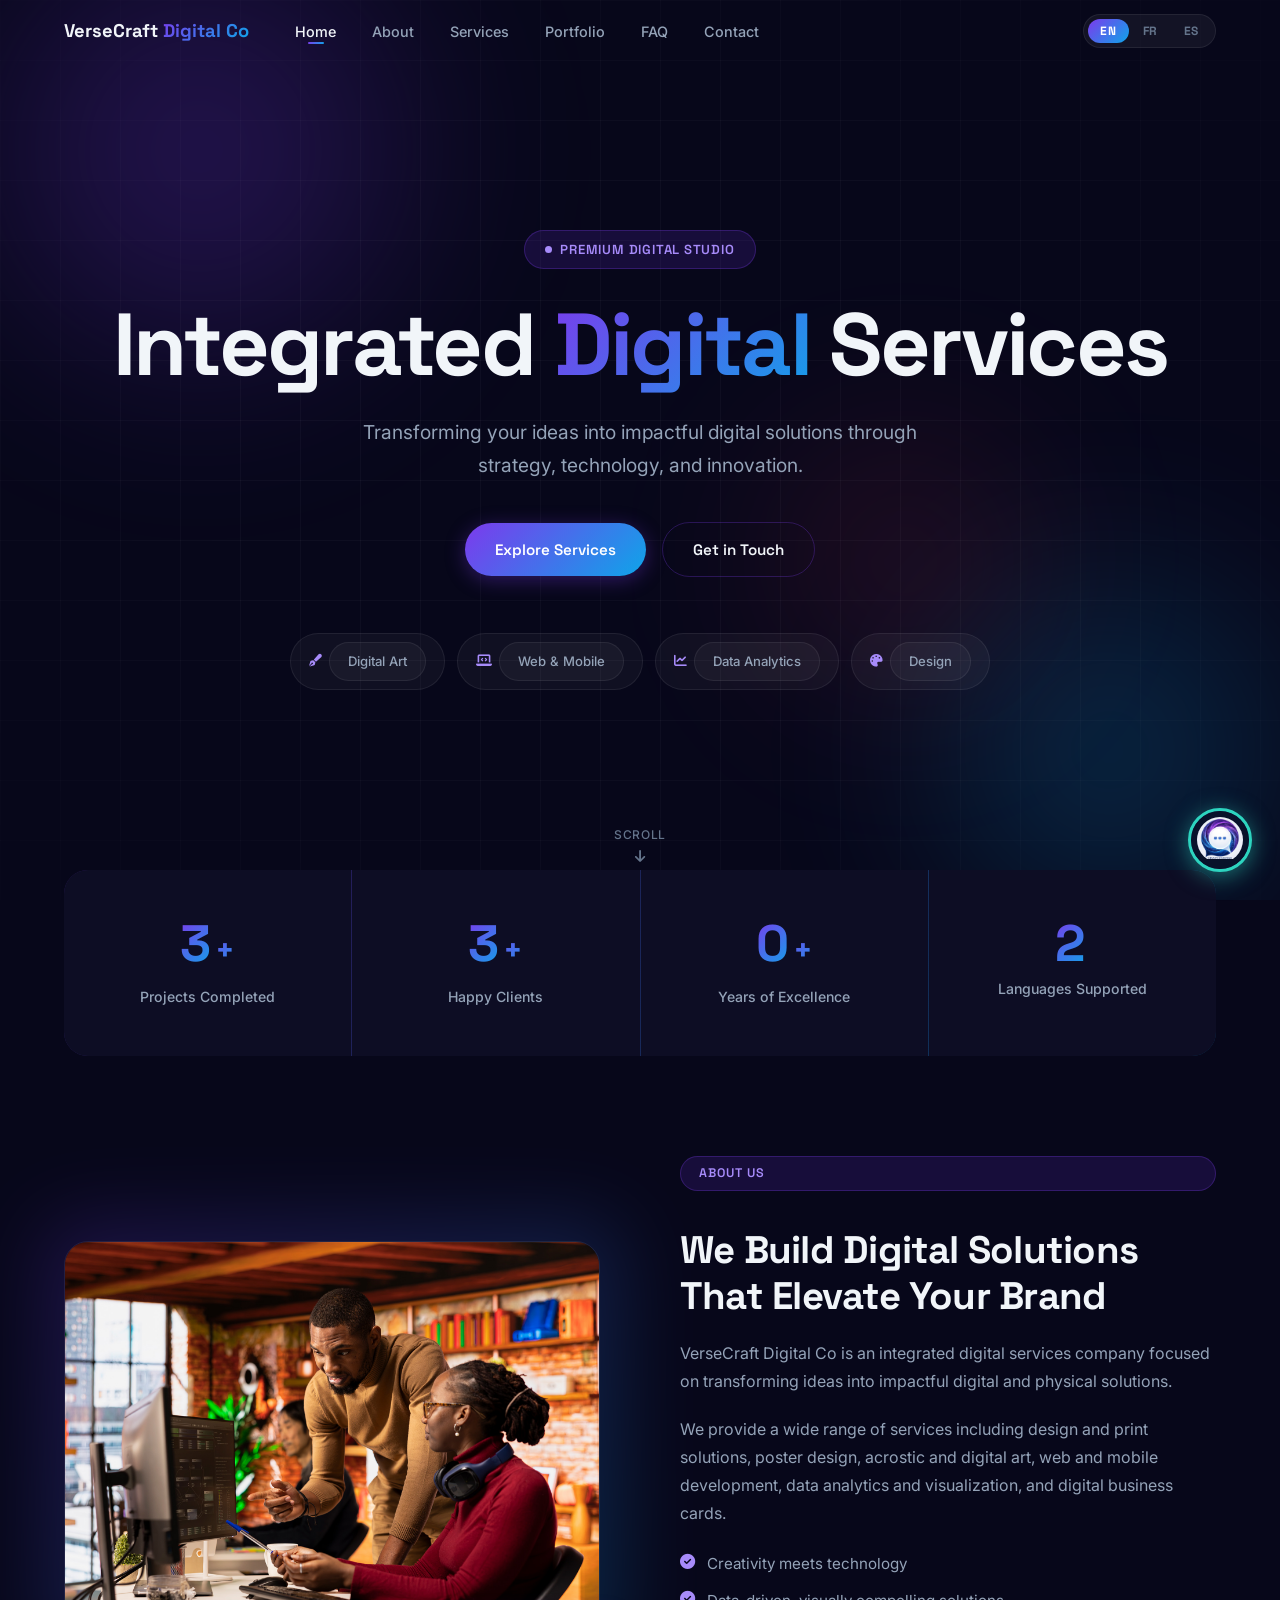
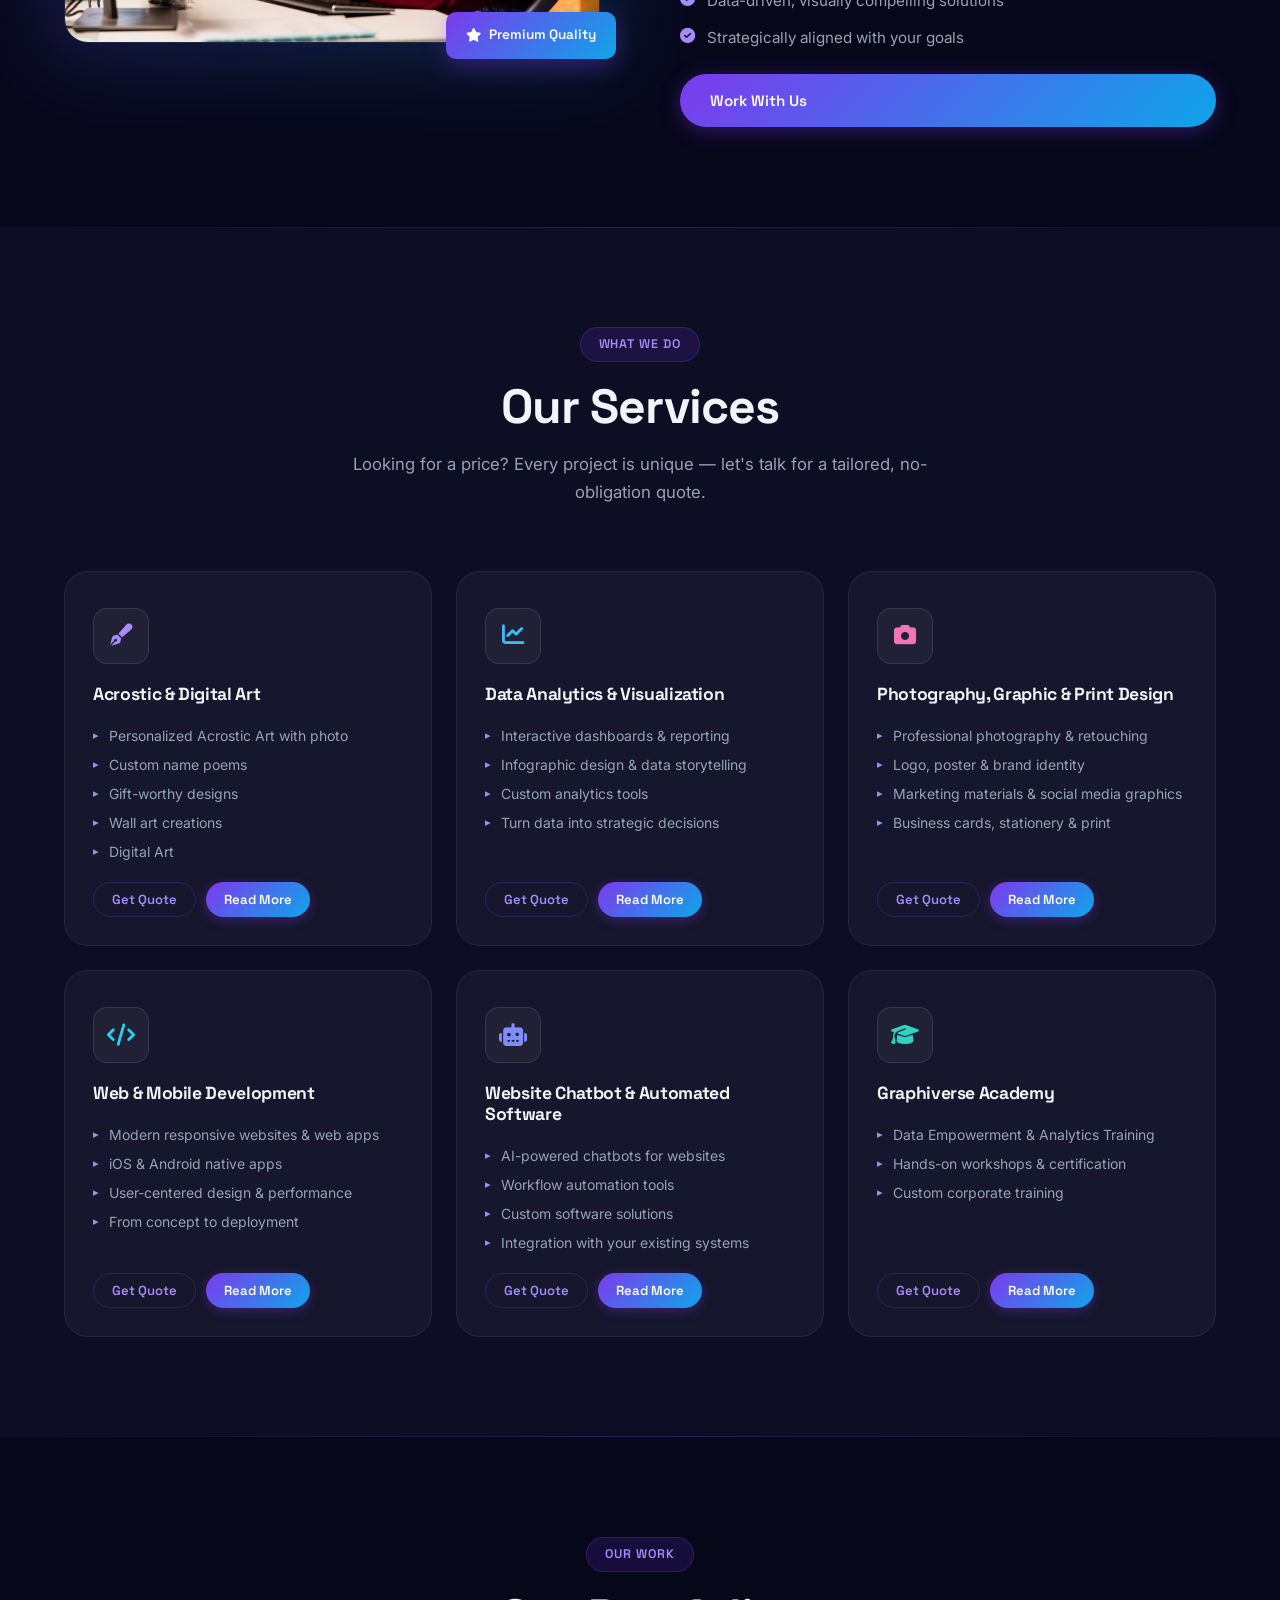
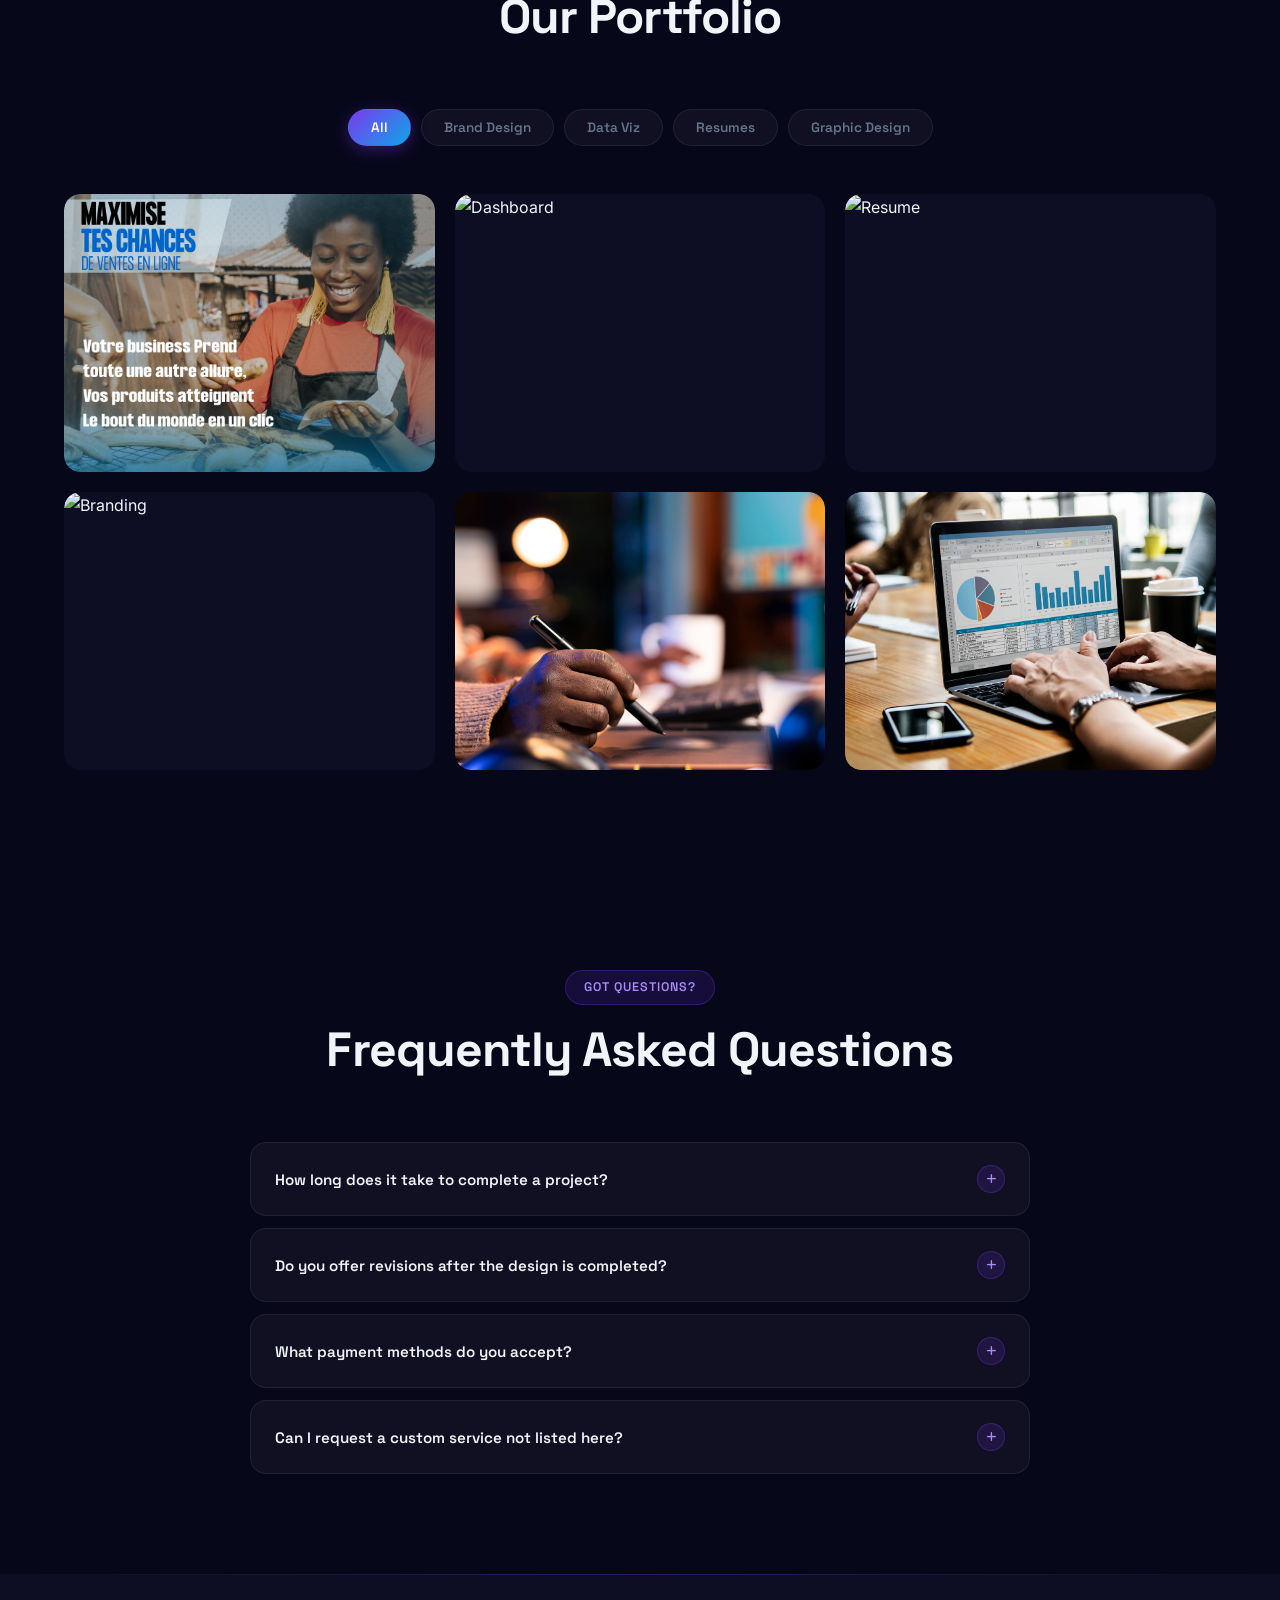
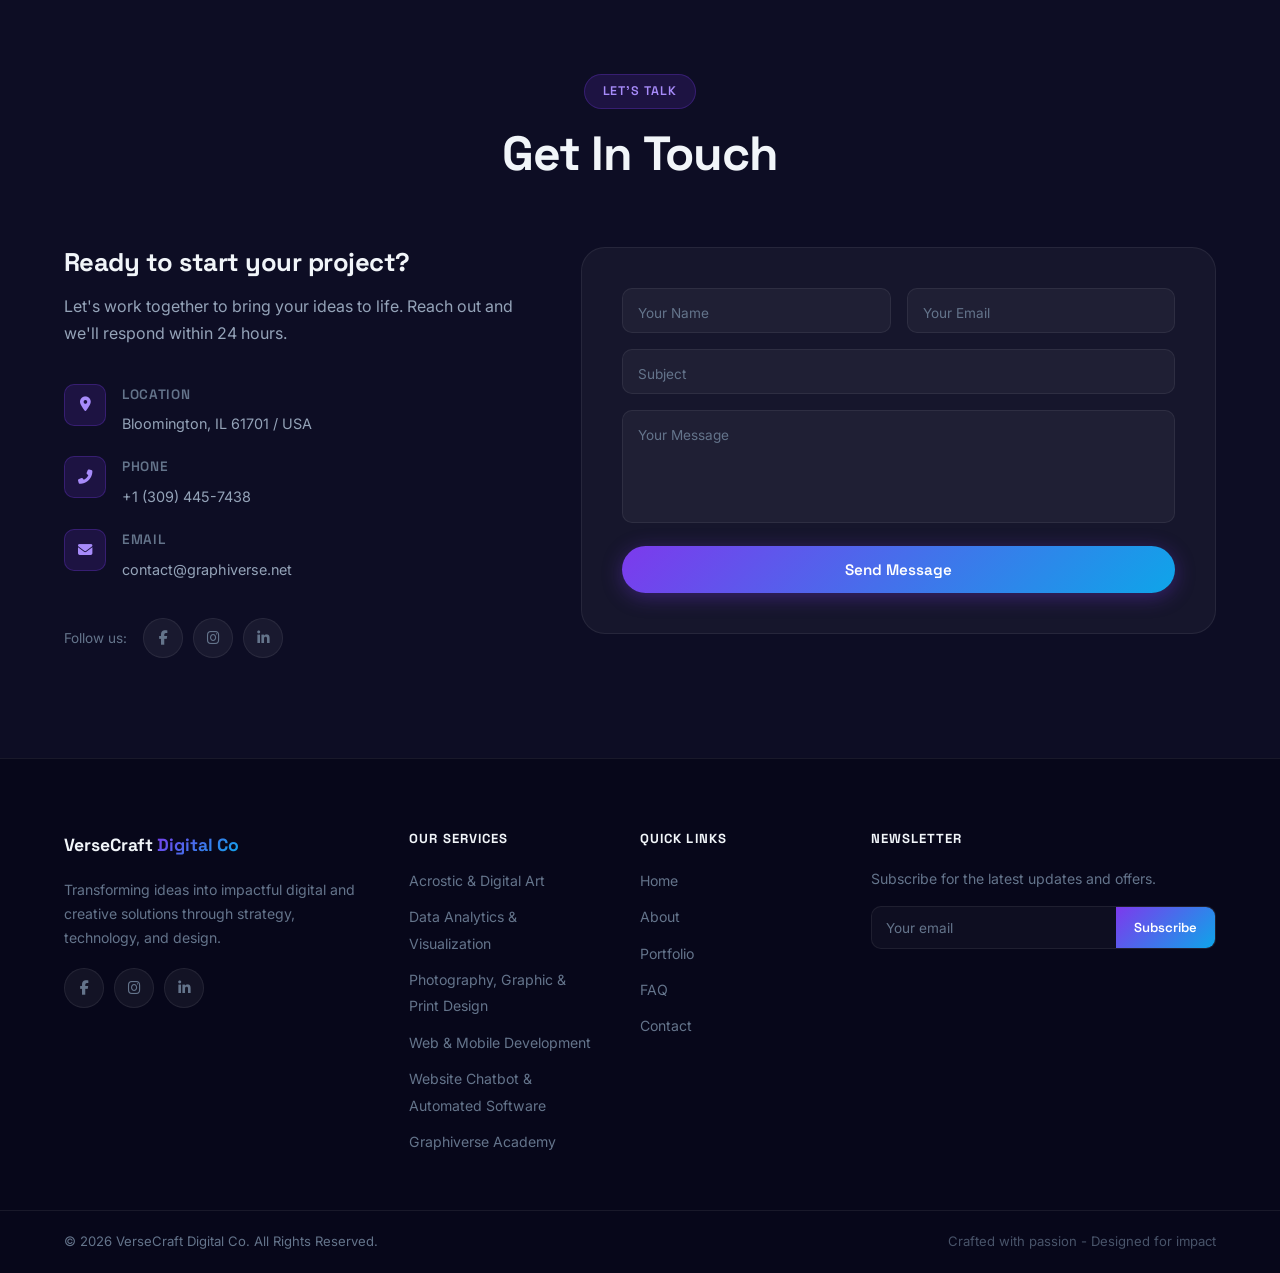
==== commit 6702d1ea: "Retouche landing pages chatbot" ====
--- a/index.html
+++ b/index.html
@@ -196,12 +196,42 @@
   border-top:1px solid rgba(255,255,255,.04);flex-shrink:0;
 }
 
-/* Mobile */
-@media(max-width:480px){
-  #vc-win{bottom:0;right:0;left:0;width:100%;max-width:100%;border-radius:20px 20px 0 0}
+/* ── Mobile — full-screen slide-up ──────────────────────── */
+@keyframes vc-slide-up{from{transform:translateY(100%)}to{transform:translateY(0)}}
+@keyframes vc-slide-down{from{transform:translateY(0)}to{transform:translateY(100%)}}
+
+@media(max-width:600px){
+  /* Full-screen window */
+  #vc-win{
+    position:fixed;top:0;left:0;right:0;bottom:0;
+    width:100vw;height:100vh;max-width:100%;
+    border-radius:0;z-index:999999;
+    /* Override desktop transform — use slide-up instead */
+    transform:translateY(100%);opacity:1;
+    transition:none;
+  }
+  #vc-win.open{
+    transform:translateY(0);opacity:1;pointer-events:all;
+    animation:vc-slide-up .32s cubic-bezier(.4,0,.2,1) forwards;
+  }
+  #vc-win.closing{
+    animation:vc-slide-down .28s cubic-bezier(.4,0,.2,1) forwards;
+  }
+  /* Messages fill all available vertical space */
+  #vc-msgs{max-height:none;flex:1}
+  /* Input row pinned to bottom, 16px font prevents iOS zoom */
+  #vc-irow{position:sticky;bottom:0;z-index:2}
+  #vc-in{font-size:16px}
+  /* Bubble stays bottom-right, slightly smaller */
   #vc-bubble{bottom:18px;right:18px}
+  /* Nudge constrained to viewport */
   #vc-nudge{right:16px;max-width:calc(100vw - 100px)}
-  #vc-msgs{max-height:42vh}
+  /* Touch-friendly tap targets */
+  #vc-root *{touch-action:manipulation;cursor:pointer}
+  /* Restore cursor for non-interactive elements */
+  #vc-msgs,#vc-msgs .vc-m,#vc-win,#vc-header,#vc-foot,
+  .vc-hinfo,#vc-in{cursor:auto}
+  #vc-in{cursor:text}
 }
 @media(prefers-reduced-motion:reduce){
   #vc-bubble,#vc-win,#vc-nudge,.vc-d,.vc-dot{transition:none!important;animation:none!important}
@@ -213,7 +243,7 @@
   <!-- Proactive speech-bubble nudge -->
   <div id="vc-nudge" role="status" aria-live="polite">
     <button id="vc-nudge-x" aria-label="Dismiss" onclick="vcDismissNudge()">&#x2715;</button>
-    <p>👋 Hi! I'm <strong>Vera</strong>. I can tell you about our services — from acrostic art and data dashboards to mobile apps and custom chatbots. What can I help you with today?</p>
+    <p>👋 Hi! I'm <strong>Vera</strong>. I can tell you about our services, from acrostic art and data dashboards to mobile apps and custom chatbots. What can I help you with today?</p>
     <div class="vc-nudge-btns">
       <button class="vc-nb" onclick="vcNudgeOpen('What services do you offer?')">Our services</button>
       <button class="vc-nb" onclick="vcNudgeOpen('How do I get a quote?')">Get a quote</button>
@@ -224,11 +254,8 @@
   <!-- Floating bubble — chat icon by default, Vera's face when open -->
   <button id="vc-bubble" onclick="vcToggle()" aria-label="Chat with Vera — VerseCraft assistant">
     <!-- Chat icon: visible when closed -->
-    <span id="vc-chat-icon" style="display:flex;align-items:center;justify-content:center;width:100%;height:100%;position:absolute;inset:0;background:#2DD4BF;border-radius:50%;">
-      <svg width="28" height="28" fill="none" viewBox="0 0 24 24" stroke="#08122A" stroke-width="2">
-        <path stroke-linecap="round" stroke-linejoin="round"
-          d="M8 10h.01M12 10h.01M16 10h.01M21 16a2 2 0 0 1-2 2H7l-4 4V6a2 2 0 0 1 2-2h14a2 2 0 0 1 2 2v10z"/>
-      </svg>
+    <span id="vc-chat-icon" style="display:flex;align-items:center;justify-content:center;width:100%;height:100%;position:absolute;inset:0;background:#08122A;border-radius:50%;overflow:hidden;">
+      <img src="[data-uri]" alt="VerseCraft" style="width:80%;height:80%;object-fit:contain;">
     </span>
     <!-- Vera's face: hidden until chat opens or nudge shows -->
     <img id="vc-face" style="display:none;position:absolute;inset:0;width:100%;height:100%;object-fit:cover;object-position:center top;border-radius:50%;" src="[data-uri]" alt="Vera, VerseCraft virtual assistant">
@@ -282,7 +309,7 @@
 (function () {
 
   // ── CONFIG — change this one line after deploying ────────────
-  var WORKER = "https://versecraft-chatbot.graphiverse.workers.dev";
+  var WORKER = "YOUR_WORKER_URL_HERE";
   // e.g.  "https://versecraft-chatbot.andy.workers.dev"
 
   // Pages where the proactive nudge is allowed to appear.
@@ -391,14 +418,27 @@
   window.vcClose = function () {
     isOpen = false;
     dismissed = true;             // one-time rule: respect the "No"
-    win.classList.remove("open");
+    // On mobile, play slide-down before removing .open
+    if (window.innerWidth <= 600) {
+      win.classList.add("closing");
+      setTimeout(function () {
+        win.classList.remove("open");
+        win.classList.remove("closing");
+        finishClose();
+      }, 290);
+    } else {
+      win.classList.remove("open");
+      finishClose();
+    }
+  };
+  function finishClose() {
     // Swap back: show chat icon, hide Vera's face + overlay
     overlay.style.display  = "none";
     faceImg.style.display  = "none";
     faceImg.style.opacity  = "1";
     chatIcon.style.display = "flex";
     bubble.setAttribute("aria-label", "Chat with Vera — VerseCraft assistant");
-  };
+  }
 
   // ── Greeting + quick replies ─────────────────────────────────
   function greet() {
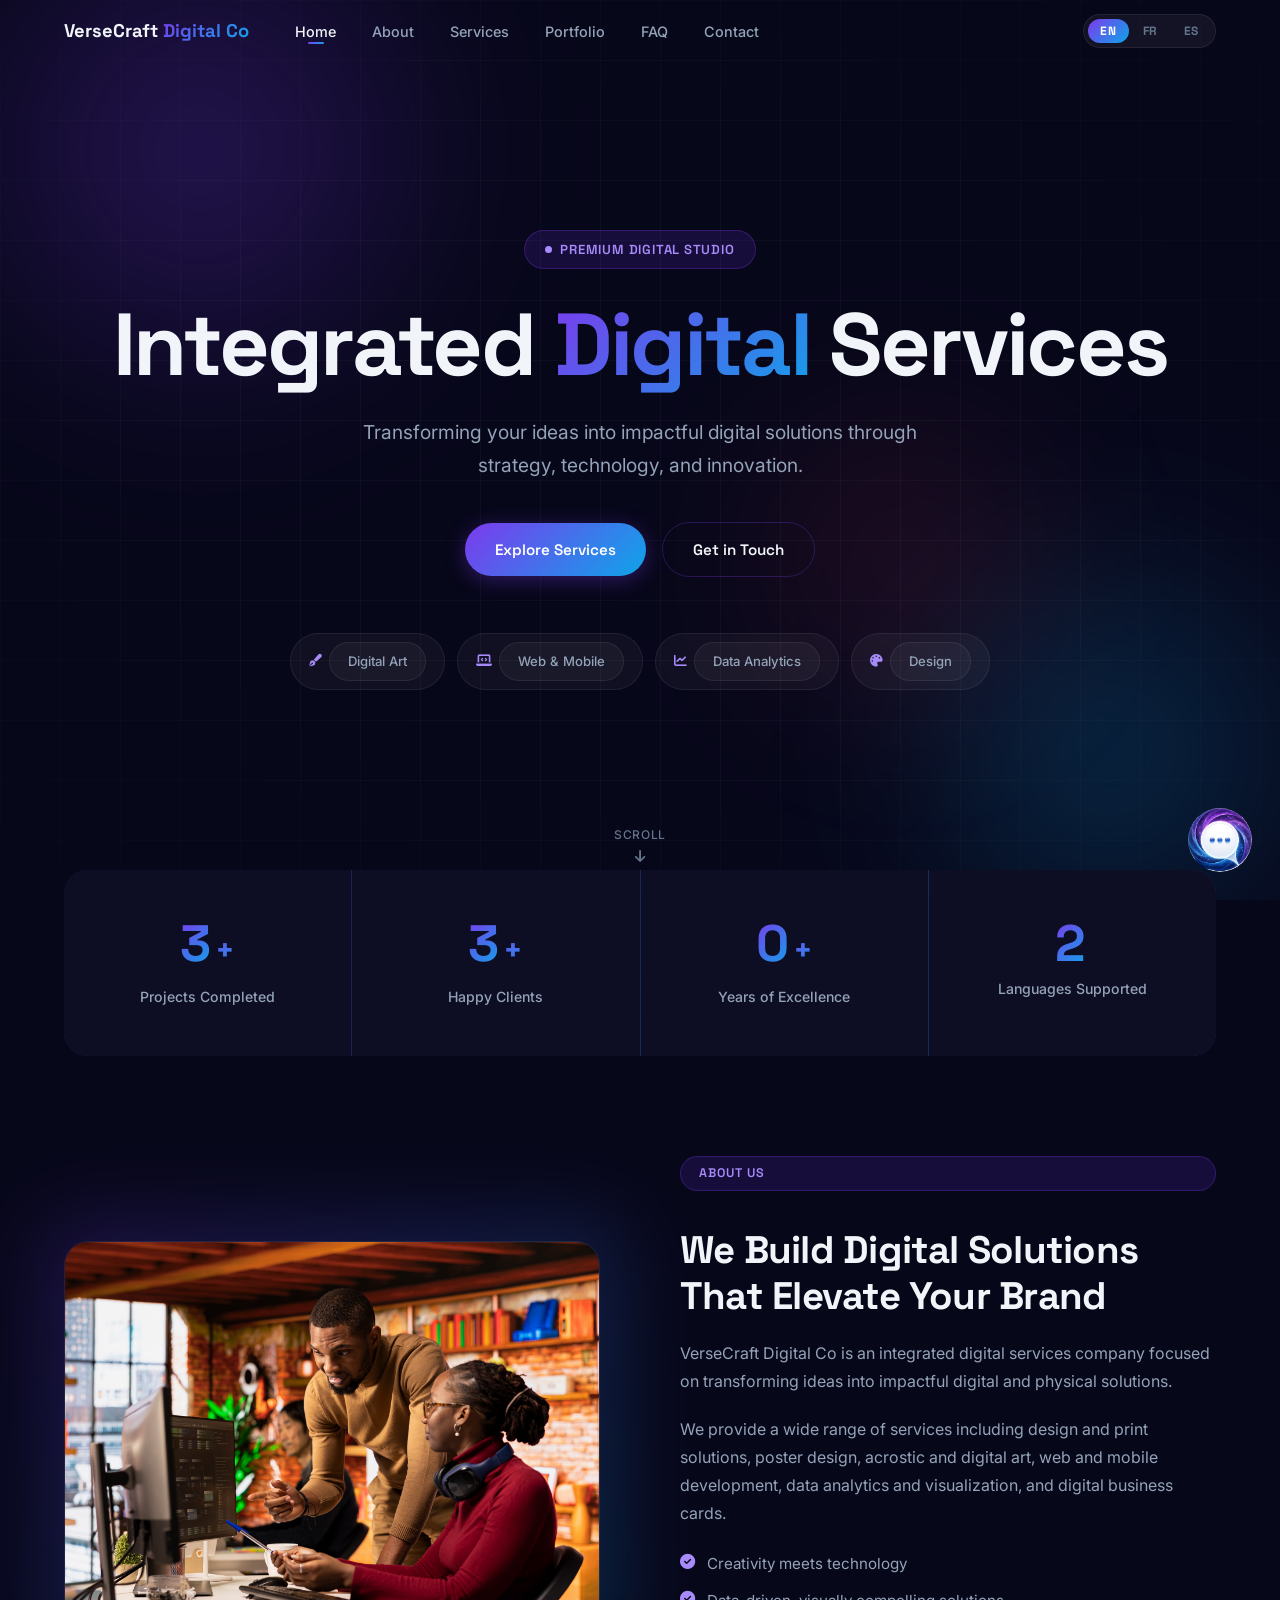
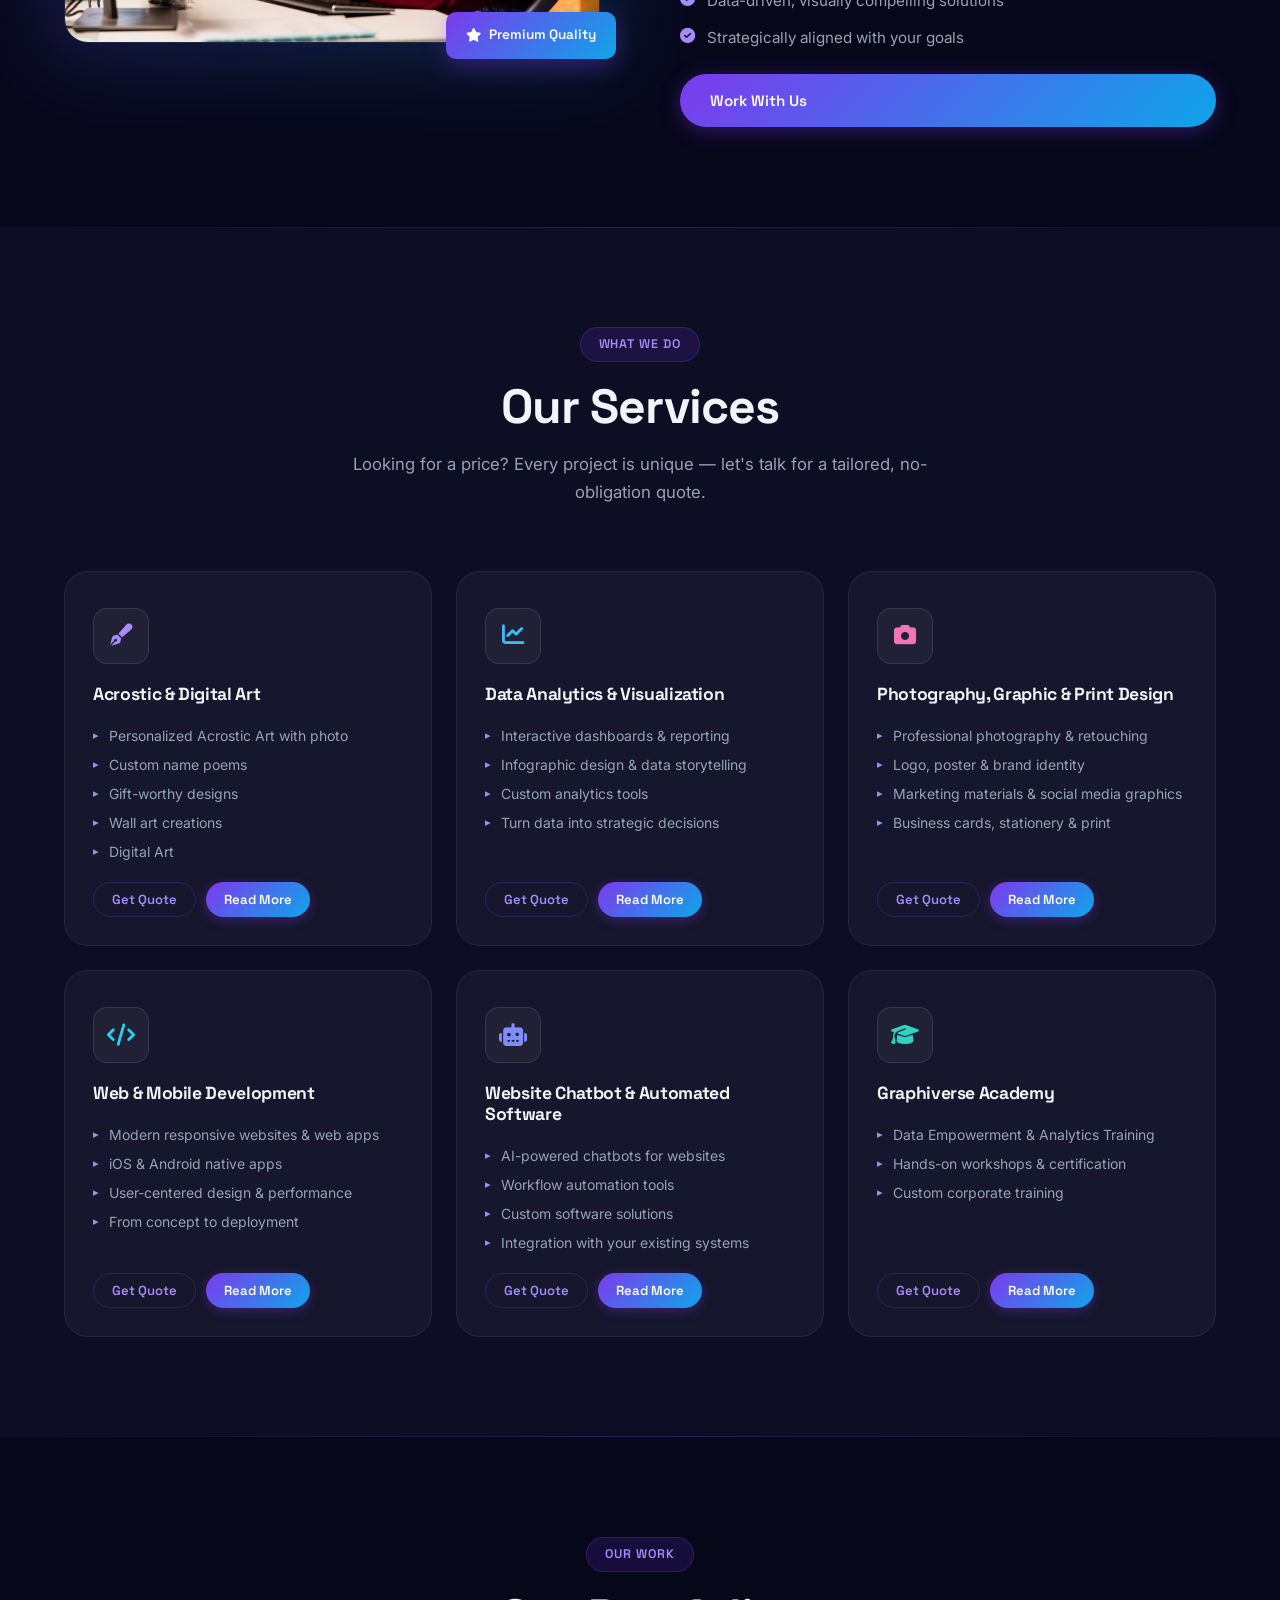
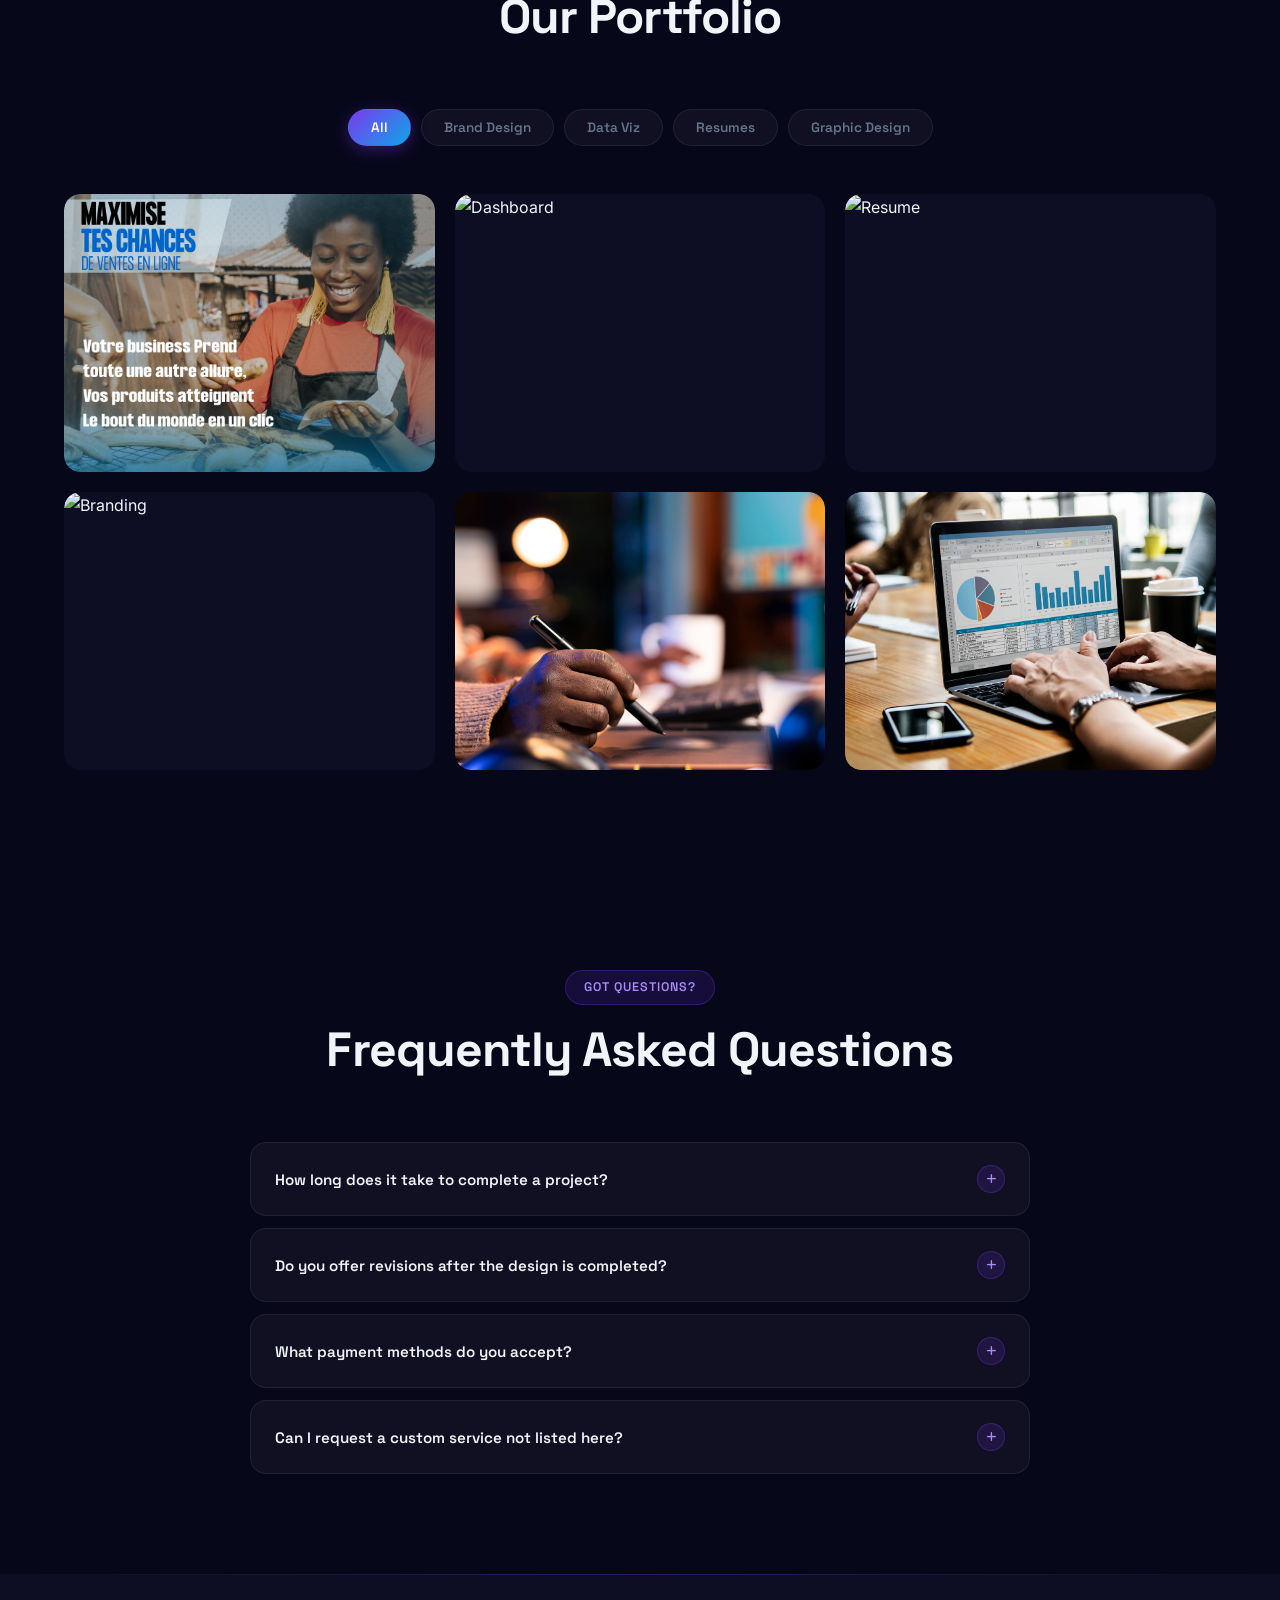
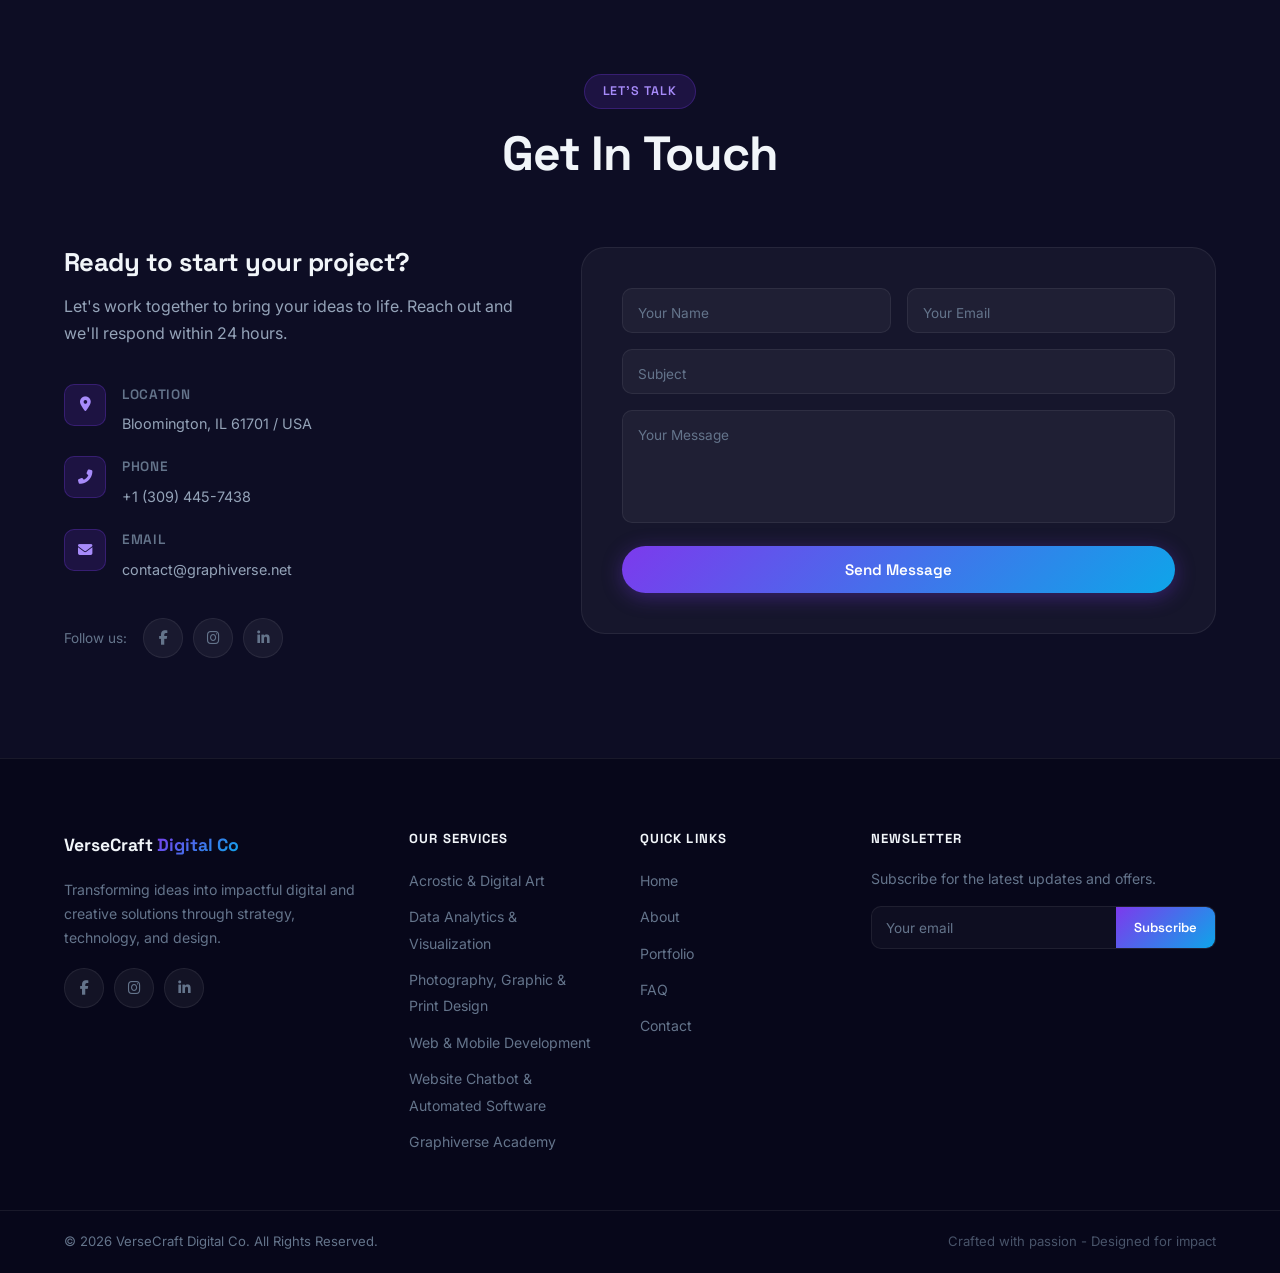
==== commit 8fa0cbc3: "Retouche landing pages chatbot_second" ====
--- a/index.html
+++ b/index.html
@@ -33,9 +33,8 @@
 #vc-bubble{
   position:fixed;bottom:28px;right:28px;z-index:9999;
   width:64px;height:64px;border-radius:50%;
-  border:3px solid #2DD4BF;background:#0F1E40;
+  border:none;background:transparent;
   cursor:pointer;overflow:hidden;padding:0;
-  box-shadow:0 4px 22px rgba(45,212,191,.5);
   transition:transform .2s,box-shadow .2s;
 }
 #vc-bubble:hover{transform:scale(1.08);box-shadow:0 6px 32px rgba(45,212,191,.65)}
@@ -254,8 +253,8 @@
   <!-- Floating bubble — chat icon by default, Vera's face when open -->
   <button id="vc-bubble" onclick="vcToggle()" aria-label="Chat with Vera — VerseCraft assistant">
     <!-- Chat icon: visible when closed -->
-    <span id="vc-chat-icon" style="display:flex;align-items:center;justify-content:center;width:100%;height:100%;position:absolute;inset:0;background:#08122A;border-radius:50%;overflow:hidden;">
-      <img src="[data-uri]" alt="VerseCraft" style="width:80%;height:80%;object-fit:contain;">
+    <span id="vc-chat-icon" style="display:flex;align-items:center;justify-content:center;width:100%;height:100%;position:absolute;inset:0;background:transparent;">
+      <img src="[data-uri]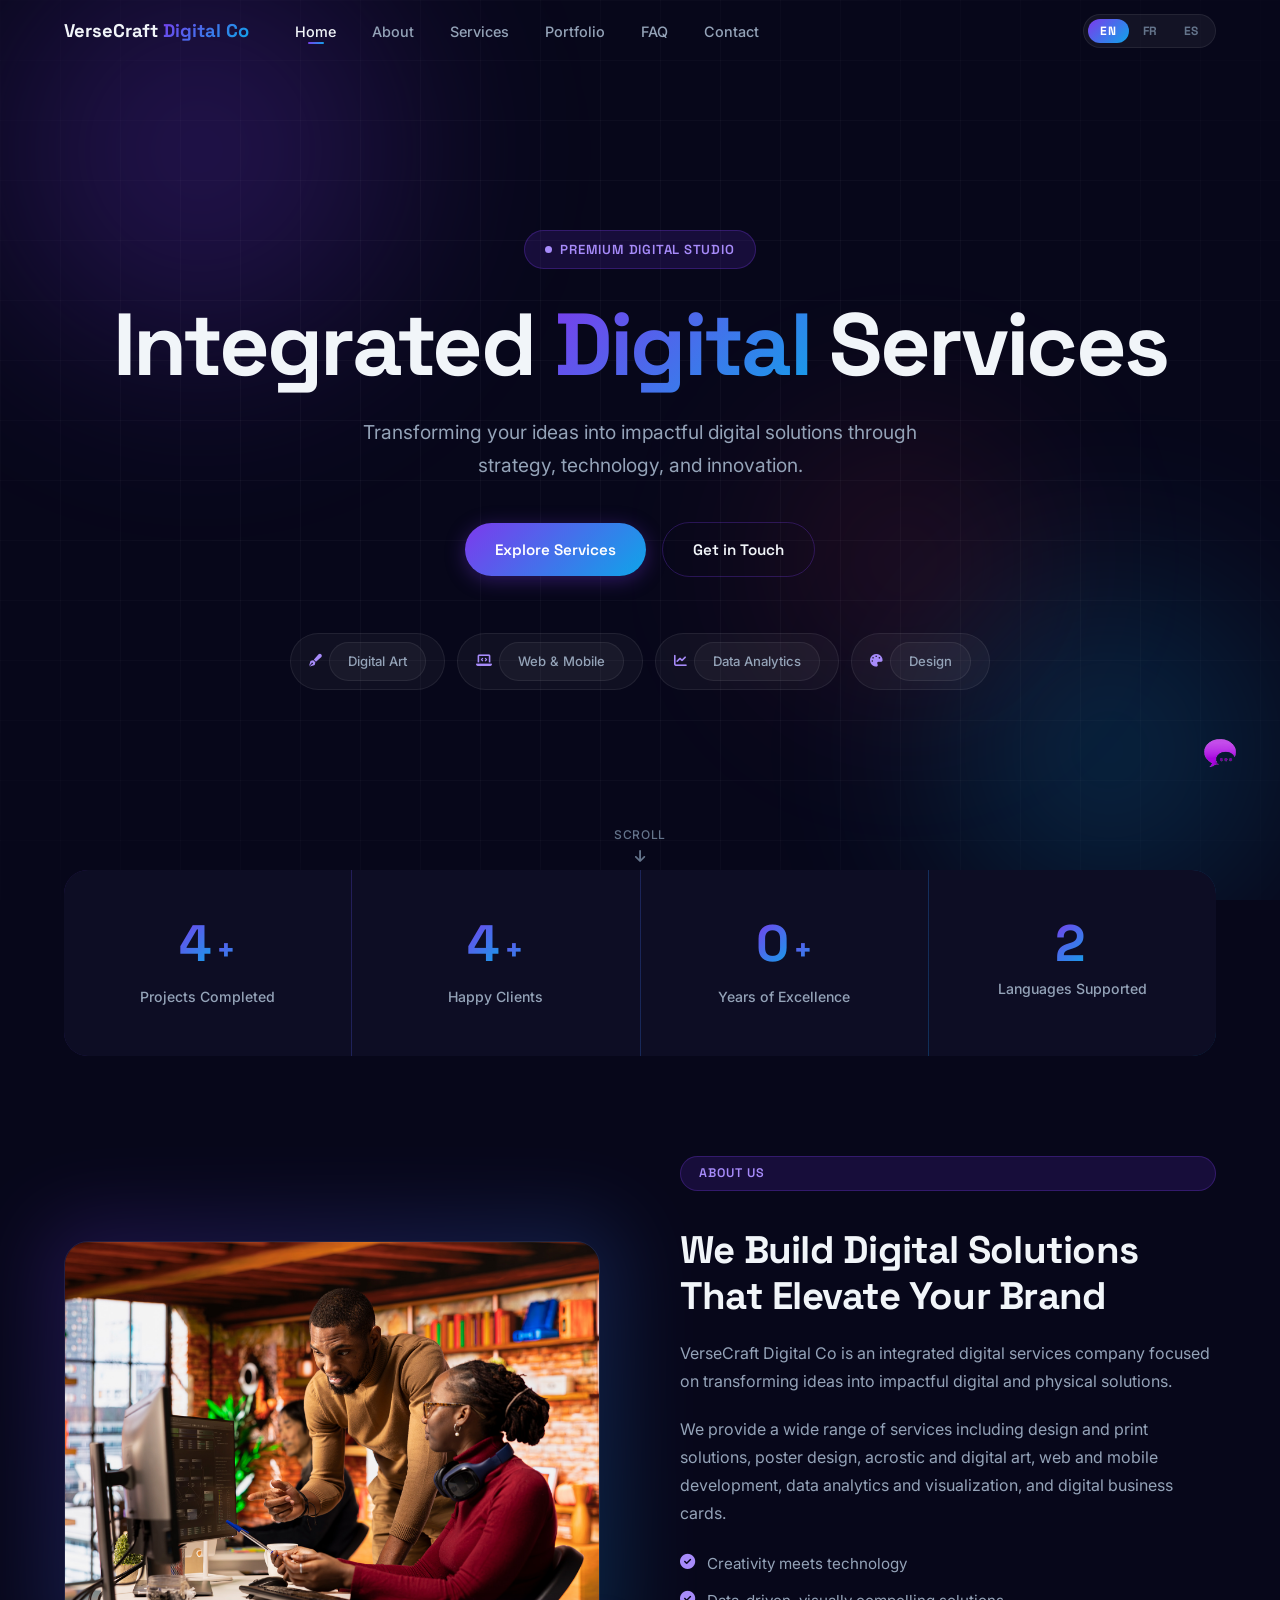
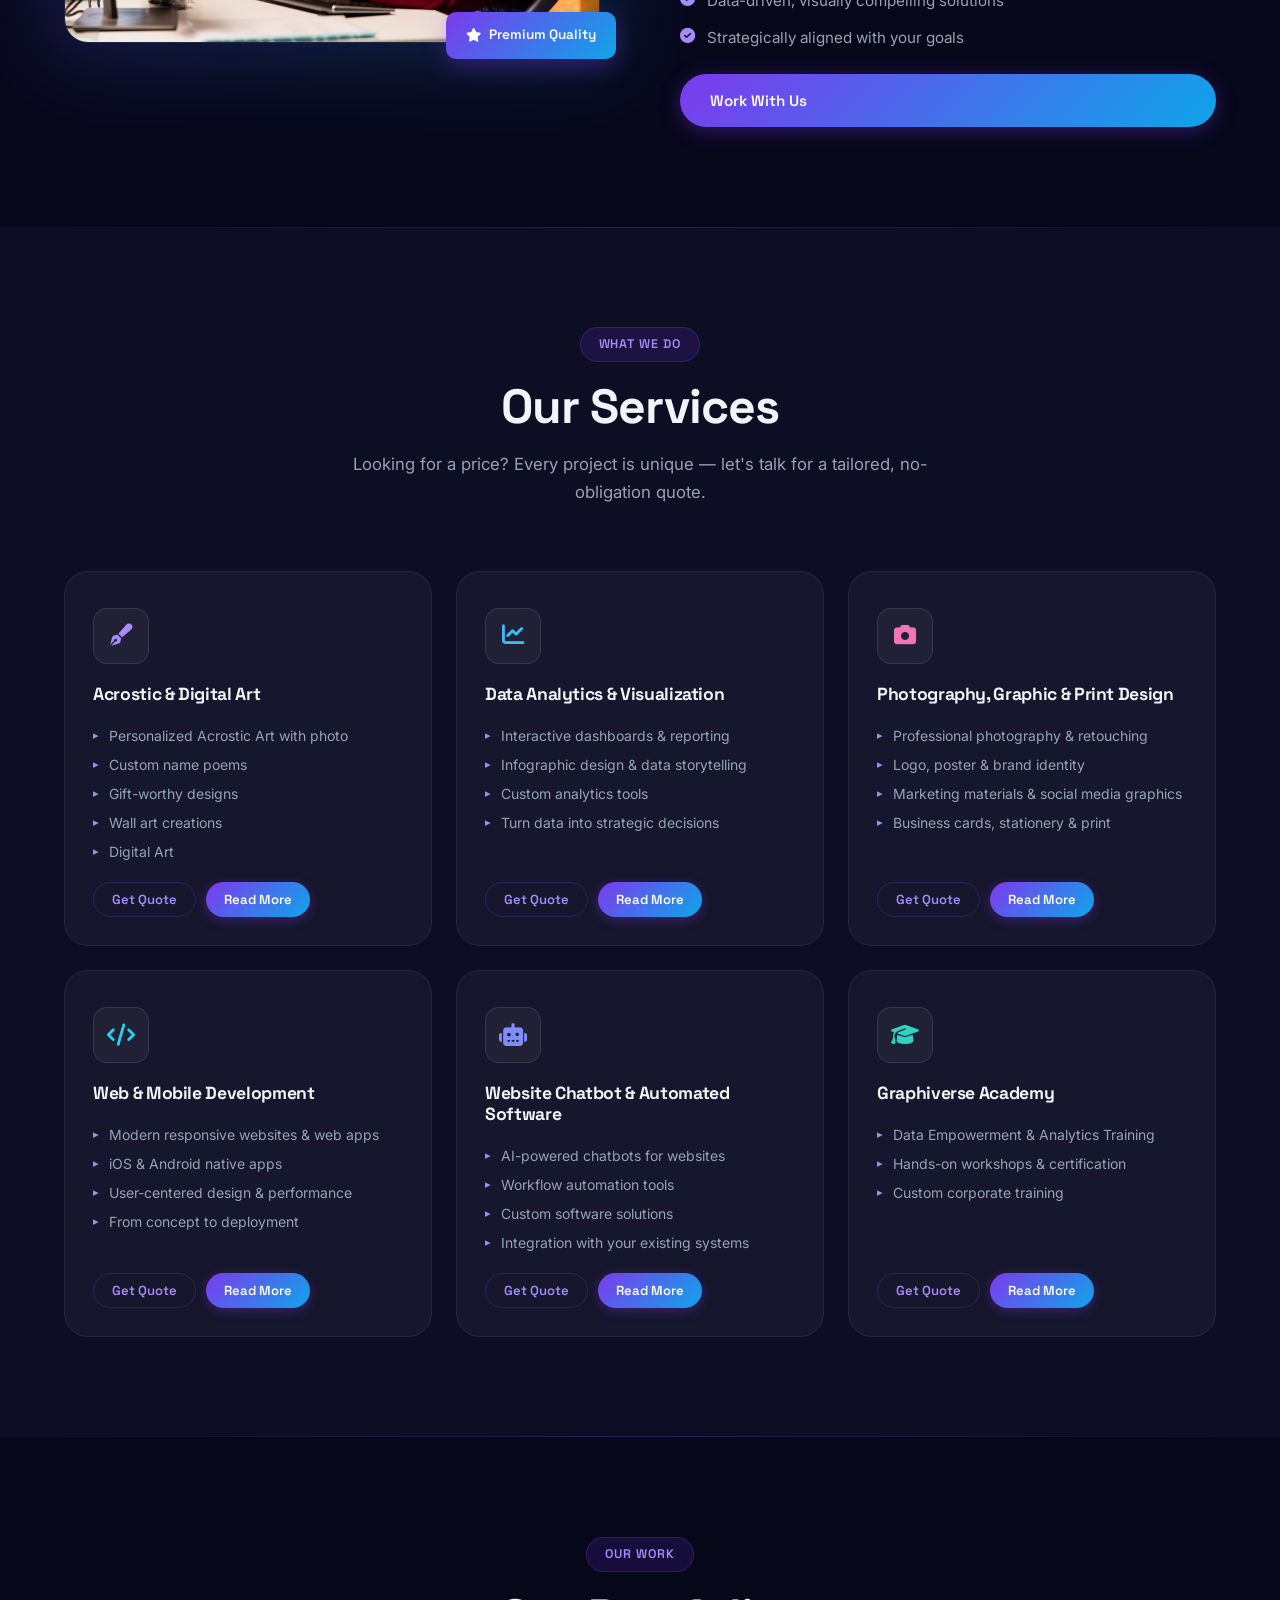
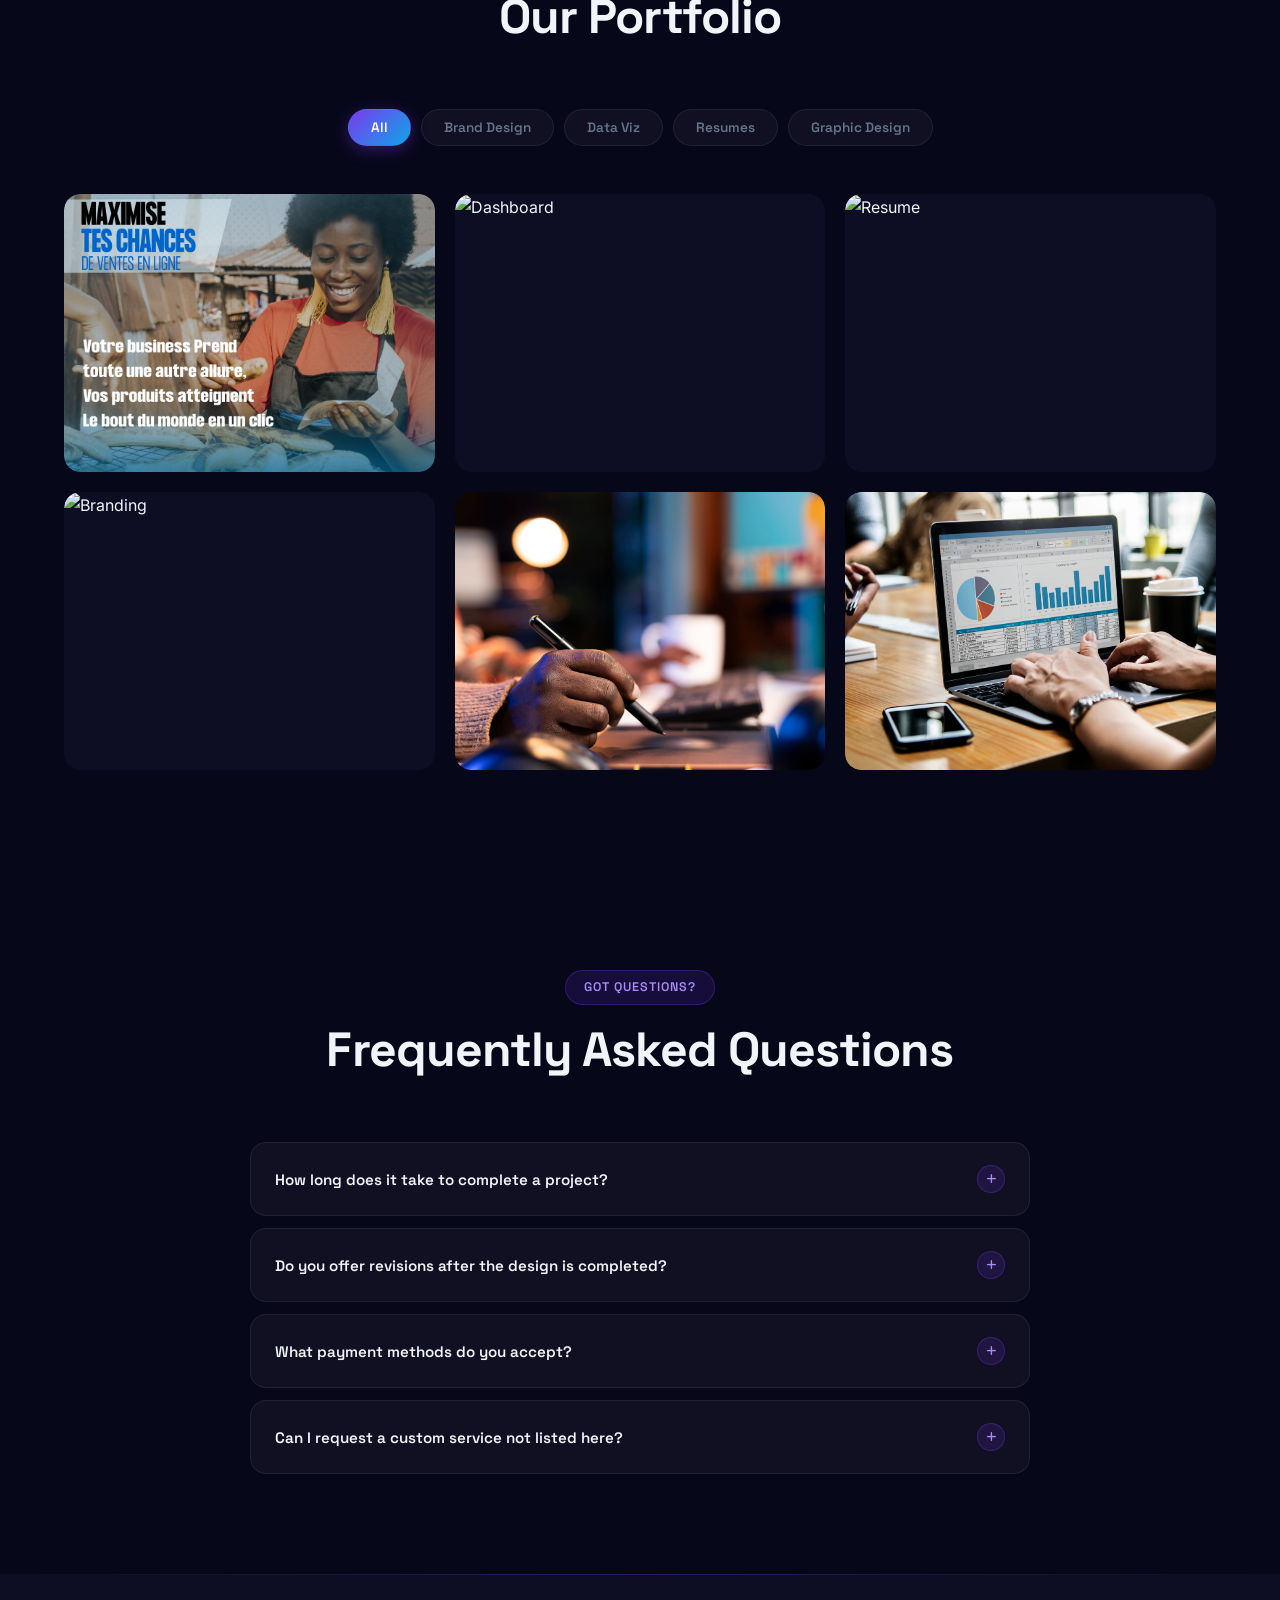
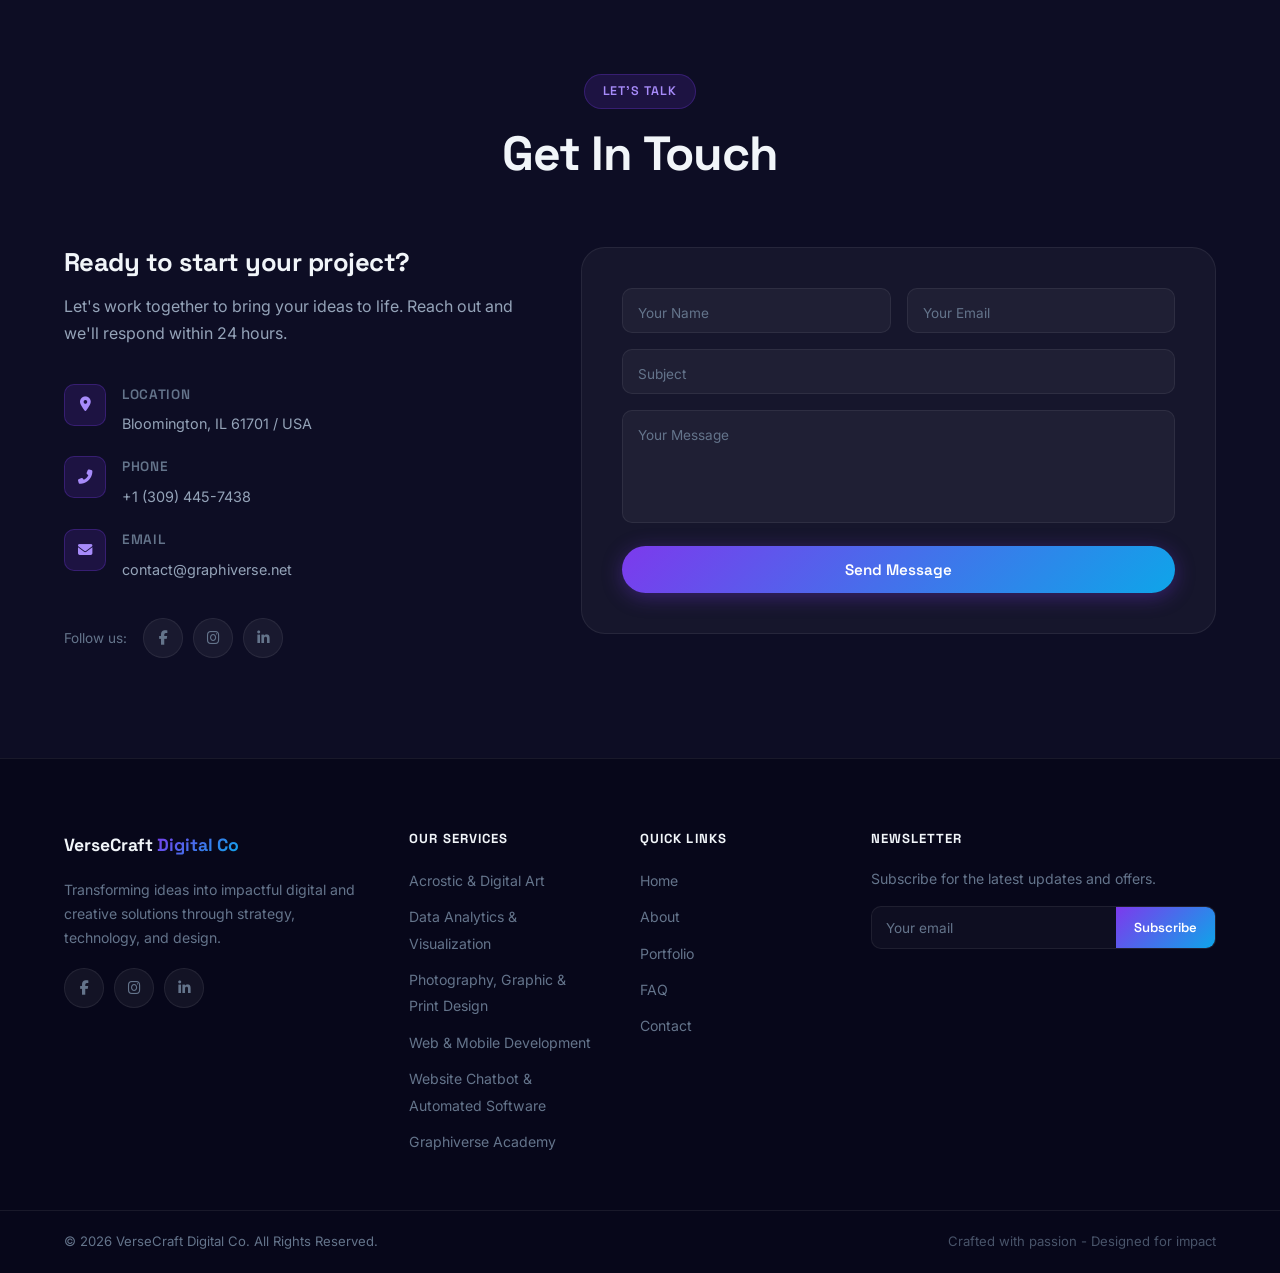
==== commit 8626572b: "Retouche landing pages chatbot_fixed" ====
--- a/index.html
+++ b/index.html
@@ -12,6 +12,7 @@
 </head>
 <body>
 
+
 <!-- ============================================================
   VerseCraft Chatbot Widget — chatbot-widget.html
   ──────────────────────────────────────────────────────────────
@@ -31,7 +32,7 @@
 
 /* ── Floating bubble ─────────────────────────────────── */
 #vc-bubble{
-  position:fixed;bottom:28px;right:28px;z-index:9999;
+  position:fixed;bottom:100px;right:28px;z-index:9999;
   width:64px;height:64px;border-radius:50%;
   border:none;background:transparent;
   cursor:pointer;overflow:hidden;padding:0;
@@ -58,7 +59,7 @@
 
 /* ── Proactive speech-bubble nudge ───────────────────── */
 #vc-nudge{
-  position:fixed;bottom:106px;right:26px;z-index:9998;
+  position:fixed;bottom:178px;right:26px;z-index:9998;
   background:#08122A;border:1px solid rgba(45,212,191,.4);
   border-radius:16px 16px 4px 16px;
   padding:14px 16px 12px;max-width:275px;
@@ -86,7 +87,7 @@
 
 /* ── Chat window ─────────────────────────────────────── */
 #vc-win{
-  position:fixed;bottom:106px;right:28px;z-index:9997;
+  position:fixed;bottom:178px;right:28px;z-index:9997;
   width:375px;max-width:calc(100vw - 32px);
   background:#08122A;border-radius:18px;
   border:1px solid rgba(255,255,255,.09);
@@ -222,7 +223,7 @@
   #vc-irow{position:sticky;bottom:0;z-index:2}
   #vc-in{font-size:16px}
   /* Bubble stays bottom-right, slightly smaller */
-  #vc-bubble{bottom:18px;right:18px}
+  #vc-bubble{bottom:90px;right:18px}
   /* Nudge constrained to viewport */
   #vc-nudge{right:16px;max-width:calc(100vw - 100px)}
   /* Touch-friendly tap targets */
@@ -254,7 +255,7 @@
   <button id="vc-bubble" onclick="vcToggle()" aria-label="Chat with Vera — VerseCraft assistant">
     <!-- Chat icon: visible when closed -->
     <span id="vc-chat-icon" style="display:flex;align-items:center;justify-content:center;width:100%;height:100%;position:absolute;inset:0;background:transparent;">
-      <img src="[data-uri]" alt="VerseCraft" style="width:100%;height:100%;object-fit:contain;">
+      <img src="[data-uri]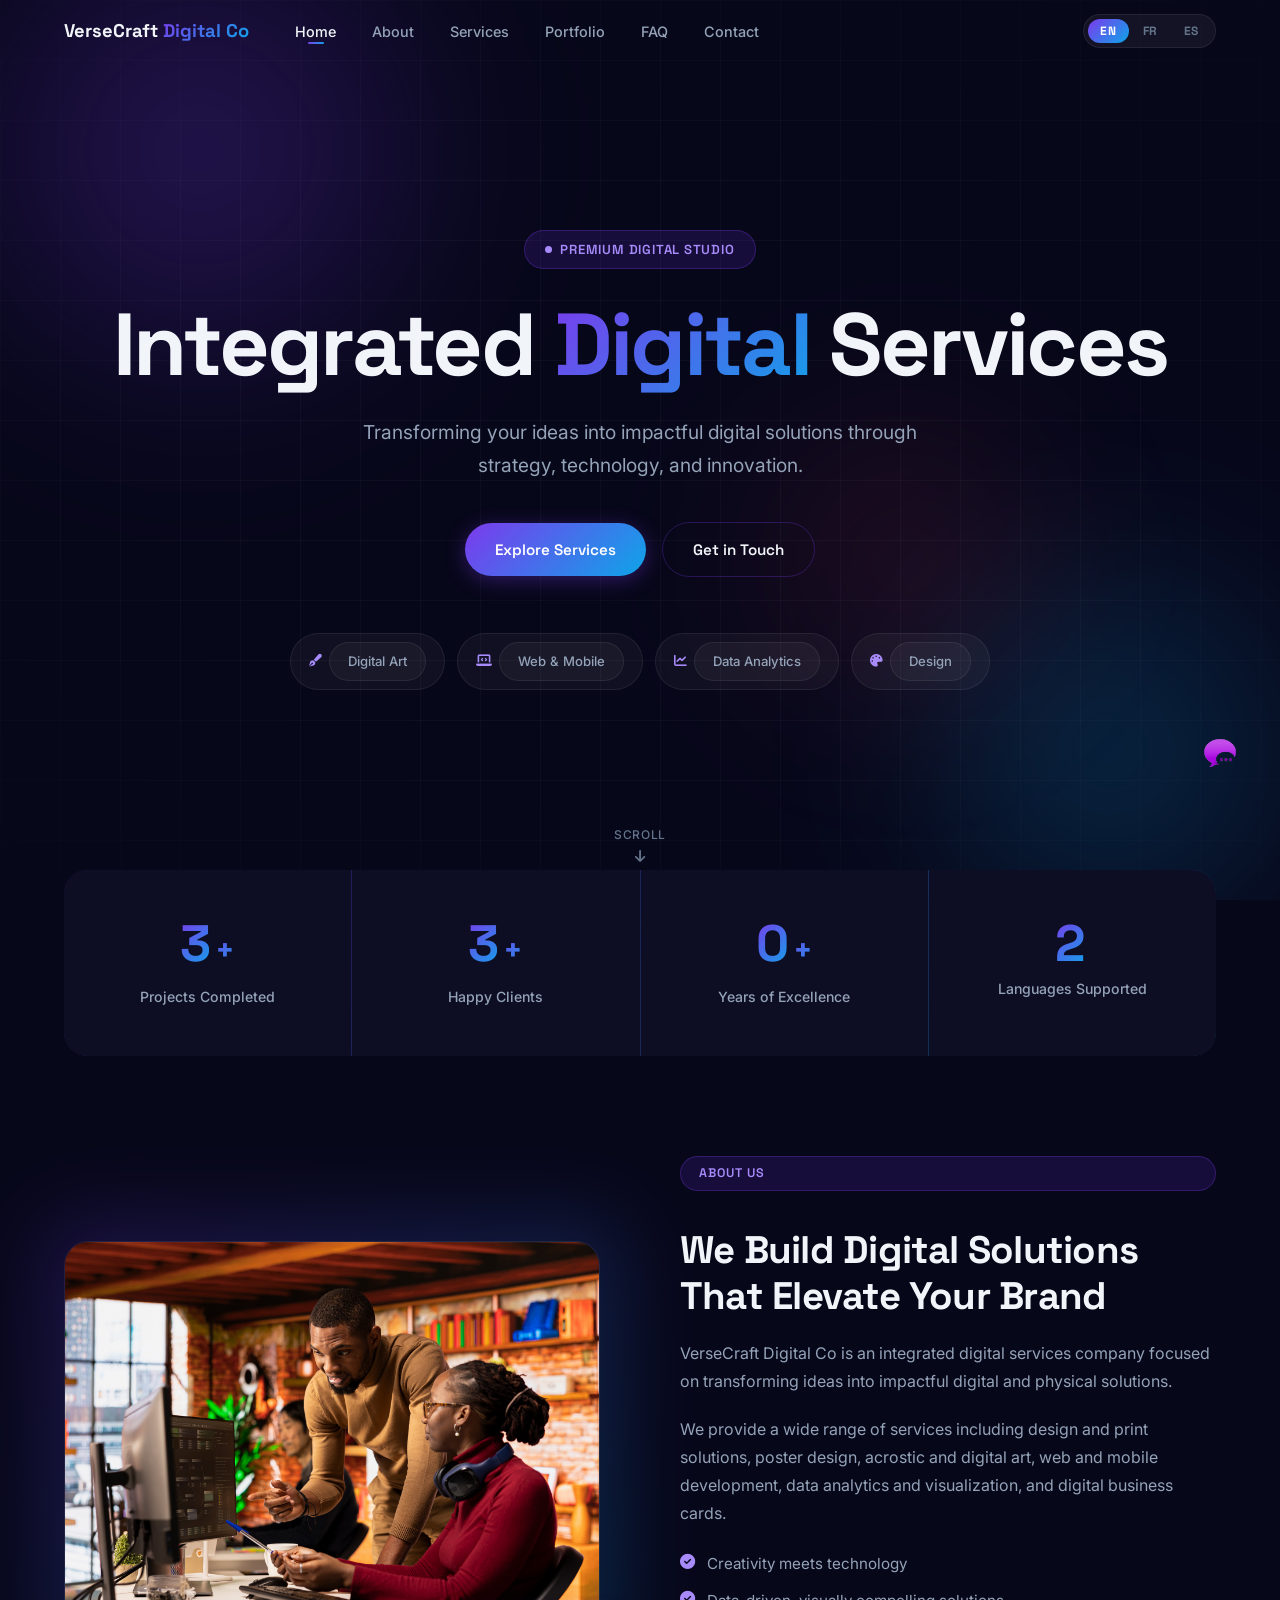
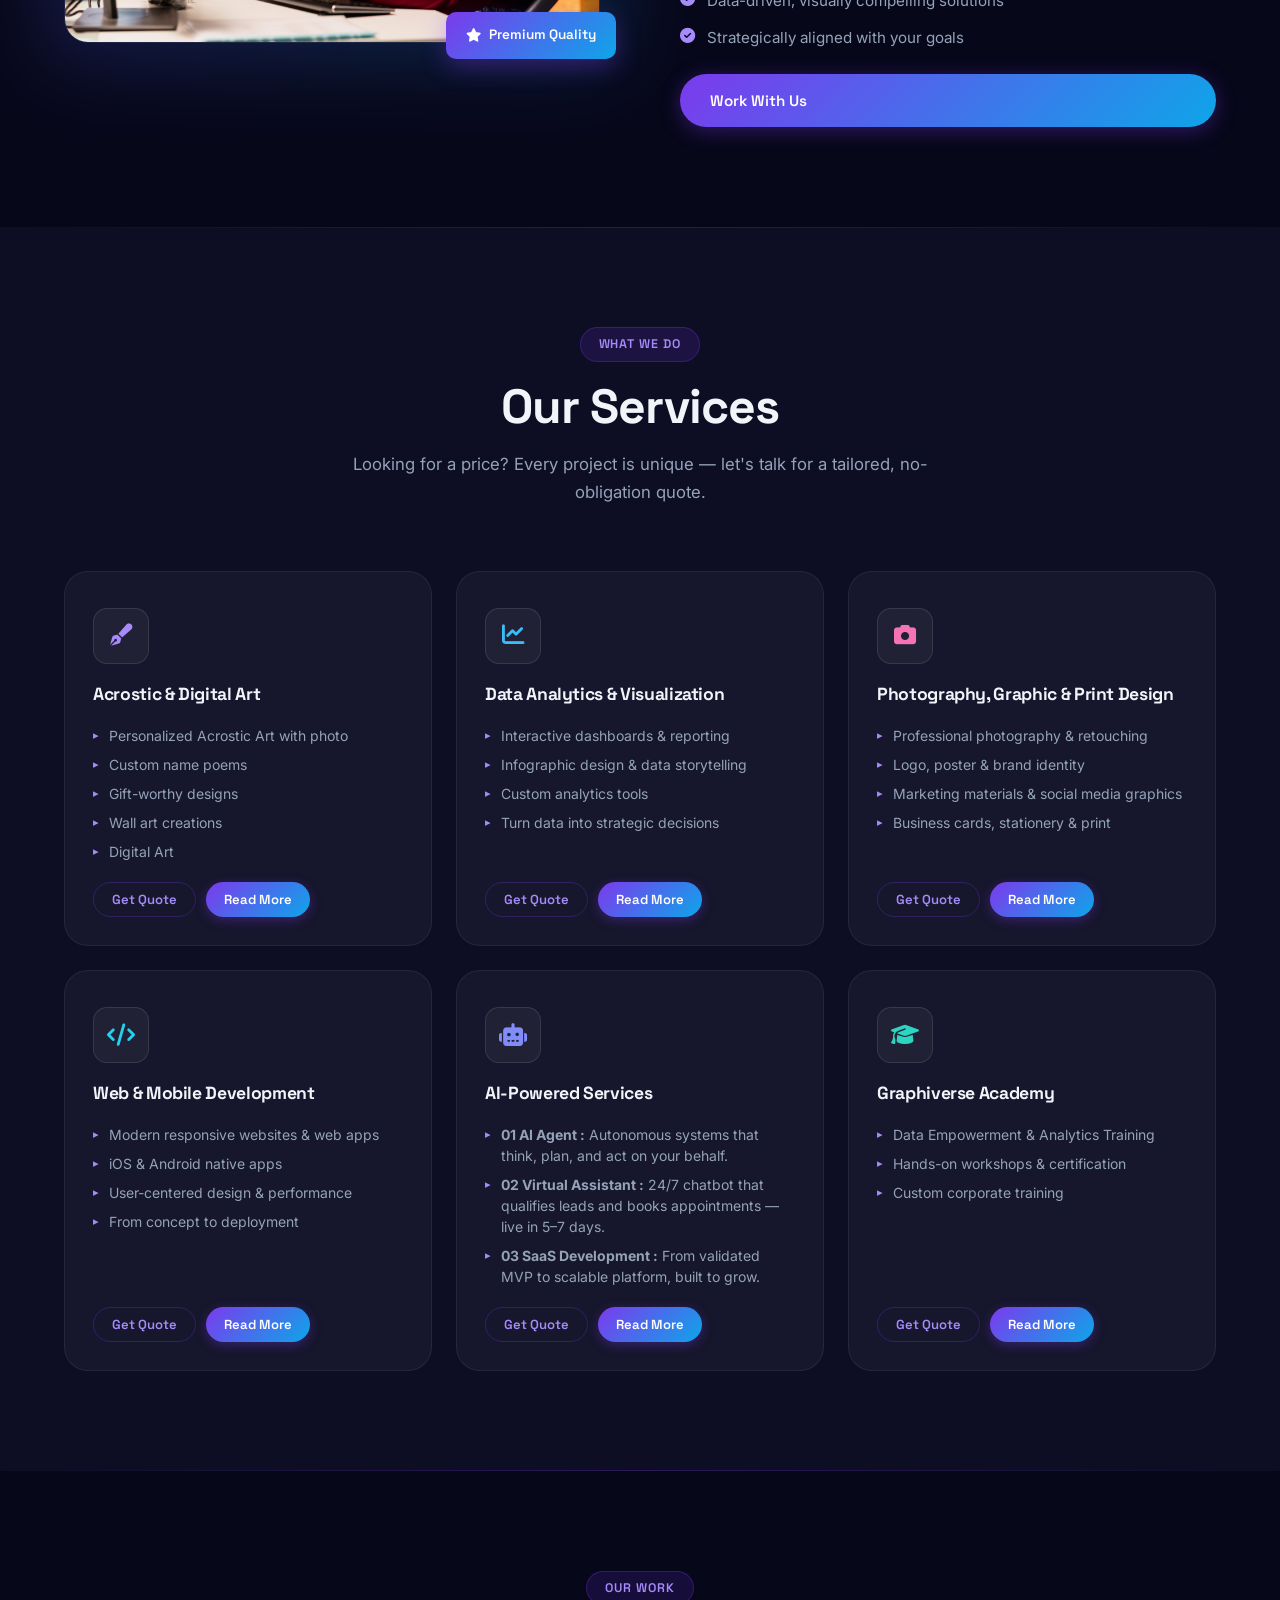
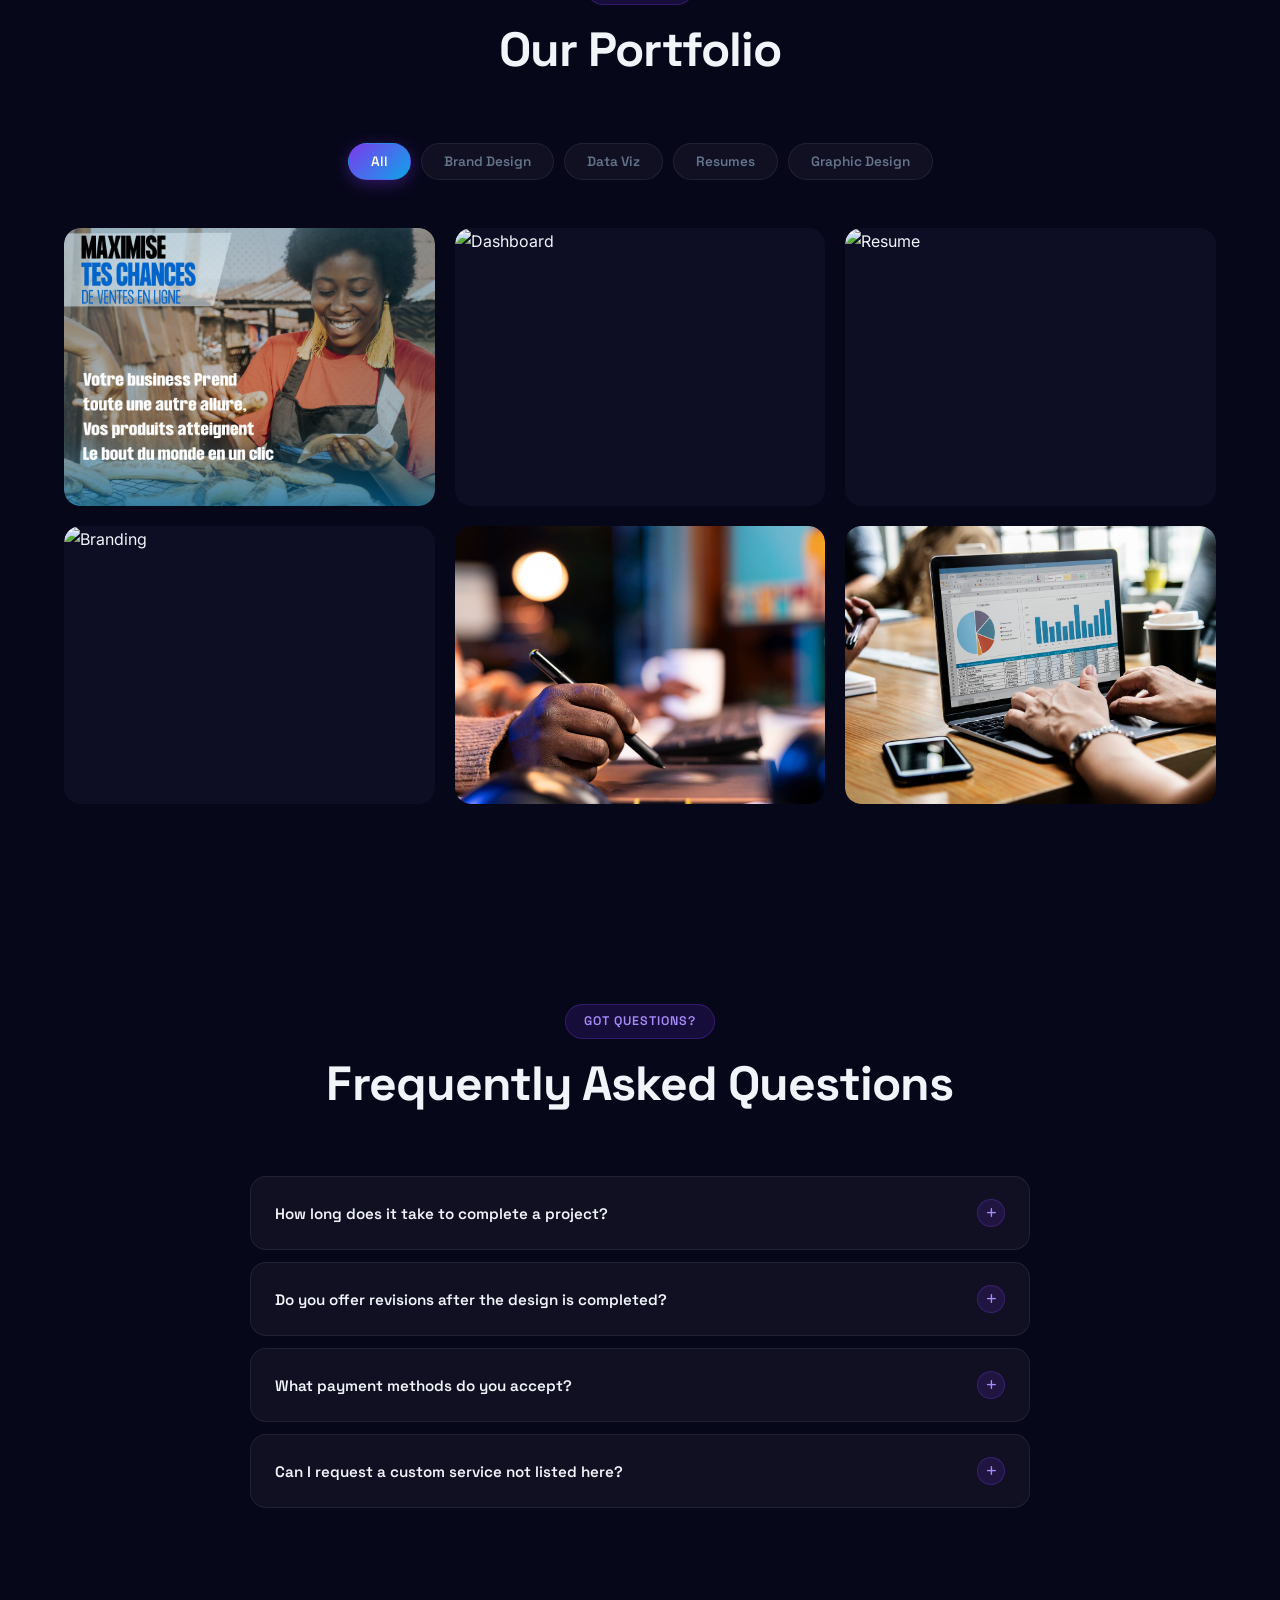
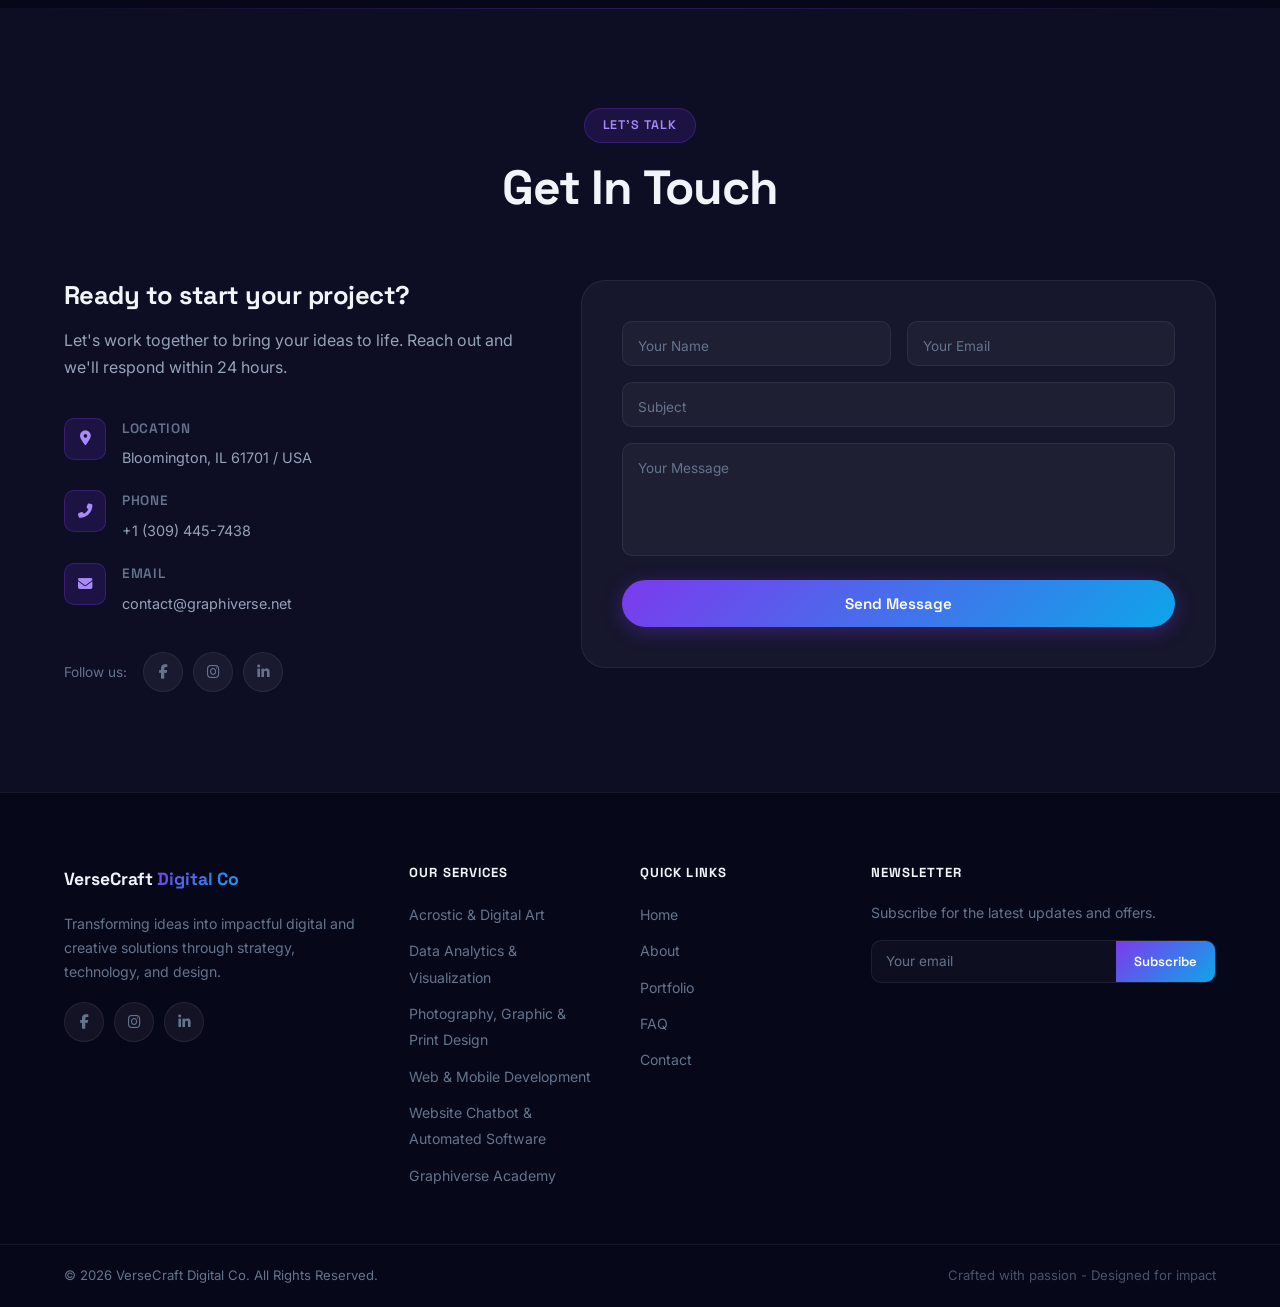
==== commit dfe08a6d: "Retouche inclu news landing page ai services" ====
--- a/index.html
+++ b/index.html
@@ -828,16 +828,15 @@
                 <div class="card-icon-wrap" style="--icon-color:#818cf8">
                     <i class="fas fa-robot"></i>
                 </div>
-                <h3 data-en="Website Chatbot &amp; Automated Software" data-fr="Chatbot Web &amp; Logiciel Automatisé" data-es="Chatbot Web y Software Automatizado">Website Chatbot &amp; Automated Software</h3>
+                <h3 data-en="AI-Powered Services" data-fr="Services Alimentés par l'IA" data-es="Servicios Impulsados por IA">AI-Powered Services</h3>
                 <ul class="service-features">
-                    <li data-en="AI-powered chatbots for websites" data-fr="Chatbots IA pour sites web" data-es="Chatbots con IA para sitios web">AI-powered chatbots for websites</li>
-                    <li data-en="Workflow automation tools" data-fr="Outils d'automatisation des flux" data-es="Herramientas de automatización de flujos">Workflow automation tools</li>
-                    <li data-en="Custom software solutions" data-fr="Solutions logicielles sur mesure" data-es="Soluciones de software personalizadas">Custom software solutions</li>
-                    <li data-en="Integration with your existing systems" data-fr="Intégration avec vos systèmes existants" data-es="Integración con sus sistemas existentes">Integration with your existing systems</li>
+                    <li data-en="01 AI Agent : Autonomous systems that think, plan, and act on your behalf." data-fr="01 AI Agent : Chatbots IA pour sites web" data-es="01 Agente de IA : Chatbots con IA para sitios web"><b>01 AI Agent :</b> Autonomous systems that think, plan, and act on your behalf.</li>
+                    <li data-en="02 Virtual Assistant : 24/7 chatbot that qualifies leads and books appointments — live in 5–7 days." data-fr="02 Assistant Virtuel : Chatbot 24h/24 et 7j/7 qui qualifie les prospects et prend des rendez-vous — opérationnel en 5 à 7 jours." data-es="02 Asistente Virtual : Chatbot 24/7 que califica prospectos y programa citas — disponible en 5–7 días."><b>02 Virtual Assistant :</b> 24/7 chatbot that qualifies leads and books appointments — live in 5–7 days.</li>
+                    <li data-en="03 SaaS Development : From validated MVP to scalable platform, built to grow." data-fr="03 Développement SaaS : Du MVP validé à la plateforme évolutive, conçu pour la croissance." data-es="03 Desarrollo de SaaS : Desde un MVP validado hasta una plataforma escalable, construida para crecer."><b>03 SaaS Development :</b> From validated MVP to scalable platform, built to grow.</li>
                 </ul>
                 <div class="card-actions">
                     <button class="btn btn-outline-sm inquire-btn" data-en="Get Quote" data-fr="Devis" data-es="Cotizar">Get Quote</button>
-                    <button class="btn btn-primary-sm read-more-btn" data-service-slug="chatbot-automation" data-en="Read More" data-fr="En Savoir Plus" data-es="Leer Más">Read More</button>
+                    <button class="btn btn-primary-sm read-more-btn" data-service-slug="AI_services_improved" data-en="Read More" data-fr="En Savoir Plus" data-es="Leer Más">Read More</button>
                 </div>
             </div>
 
